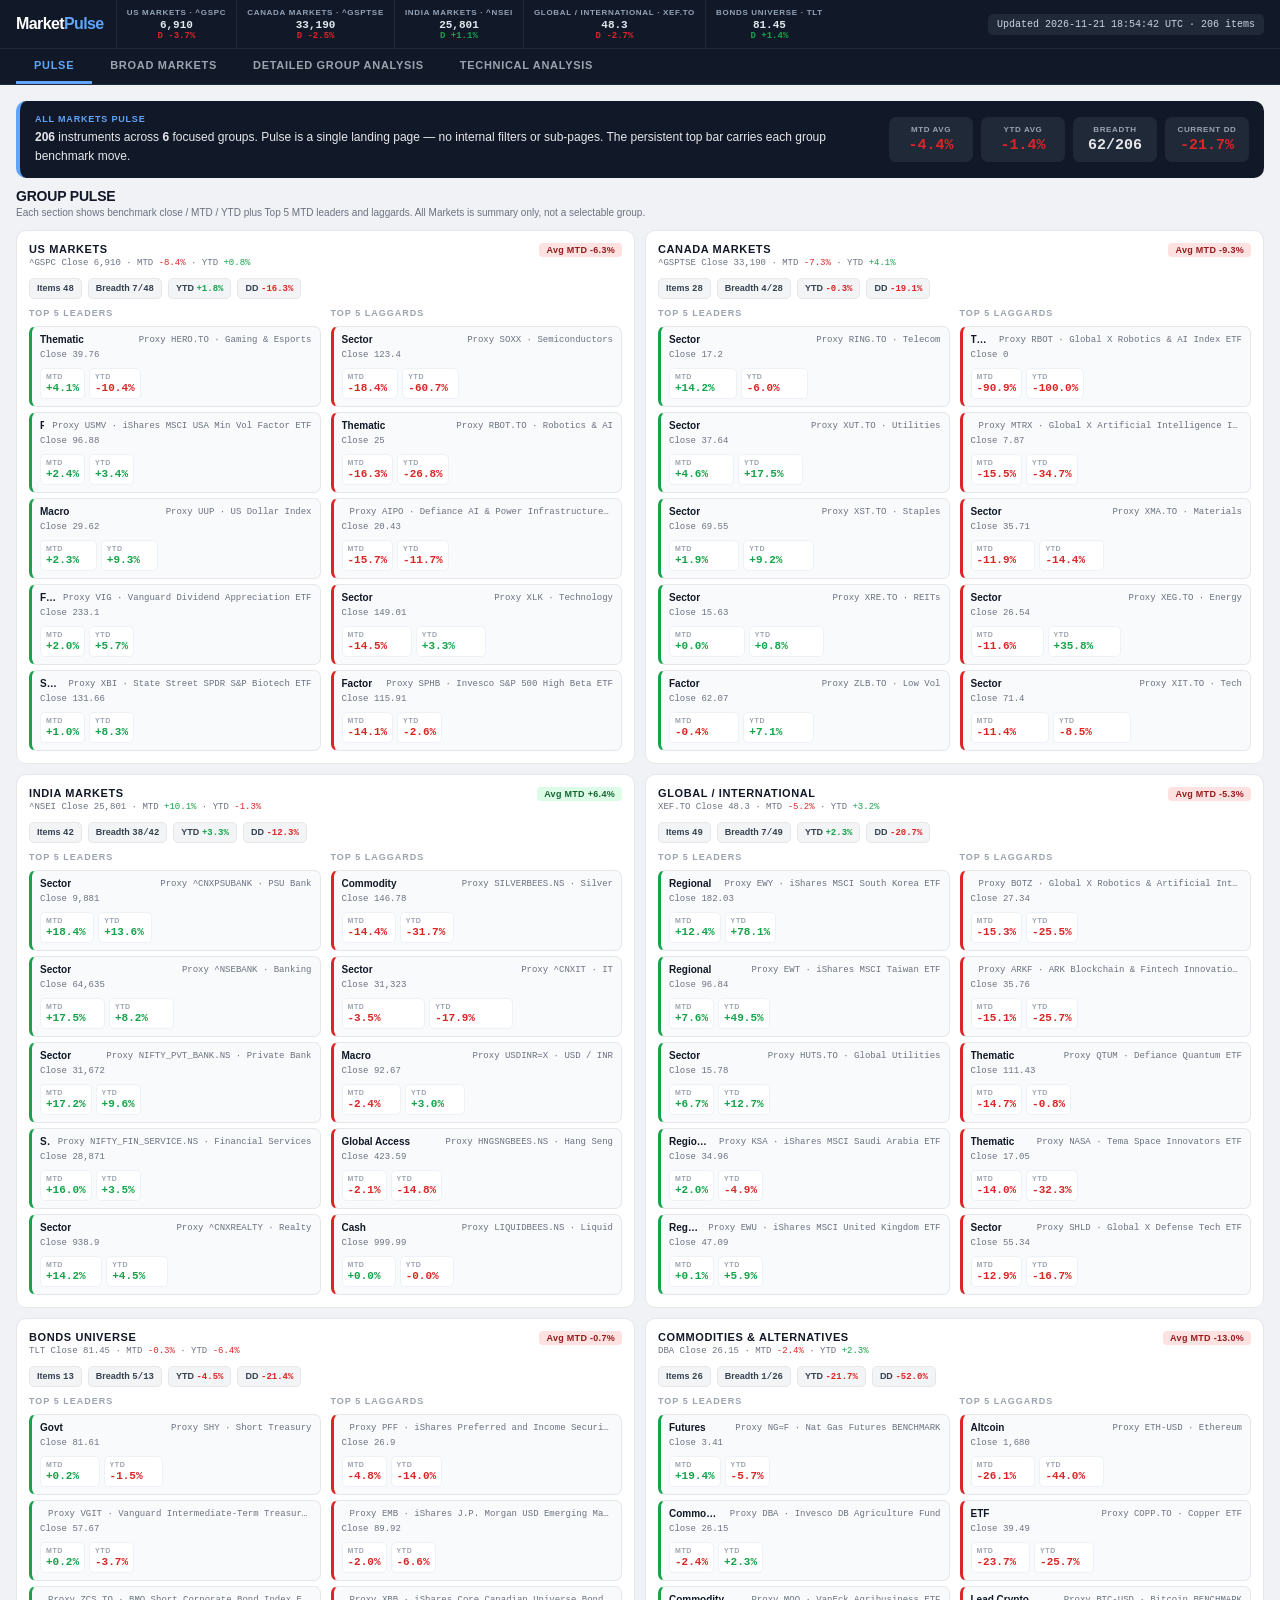
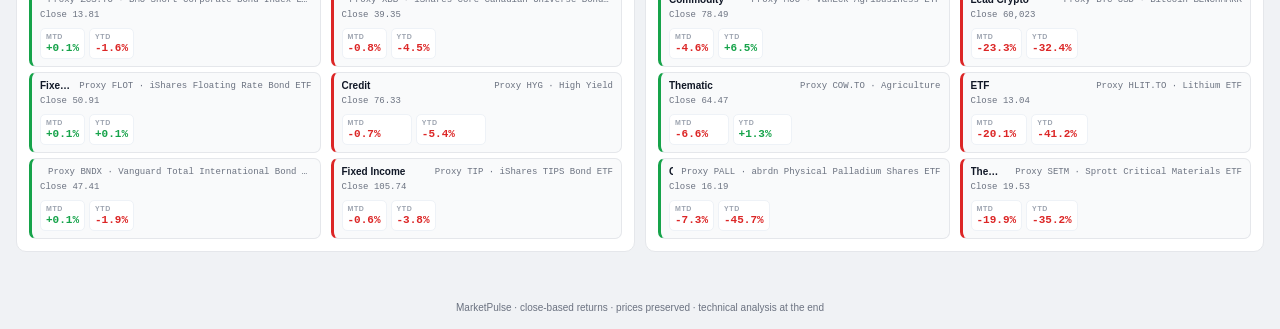
==== index.html @ fd448cfd "Add files via upload" ====
<!DOCTYPE html>
<html lang="en">
<head>
<meta charset="UTF-8" />
<meta name="viewport" content="width=device-width, initial-scale=1.0" />
<title>MarketPulse Dashboard</title>
<style>
*{box-sizing:border-box;margin:0;padding:0}body{background:#f0f2f5;color:#111827;font-family:-apple-system,BlinkMacSystemFont,'Segoe UI',Roboto,Arial,sans-serif;font-size:13px}.topbar{background:#111827;padding:0 16px;display:flex;align-items:stretch;justify-content:space-between;min-height:48px;gap:12px;position:sticky;top:0;z-index:100}.logo{font-size:16px;font-weight:900;color:#fff;letter-spacing:-.6px;display:flex;align-items:center;white-space:nowrap}.logo em{color:#60a5fa;font-style:normal}.mkt-strip{display:flex;align-items:stretch;overflow:auto;flex:1}.ms{padding:0 10px;border-left:1px solid #1e293b;display:flex;flex-direction:column;justify-content:center;min-width:98px;text-align:center;cursor:pointer;transition:background .12s}.ms:hover{background:#1e293b}.ms-n{font-size:8px;color:#94a3b8;text-transform:uppercase;letter-spacing:.7px;font-weight:800;margin-bottom:2px}.ms-p{font-size:11px;font-weight:900;font-family:'Courier New',monospace;color:#e2e8f0}.ms-v{font-size:9px;font-weight:800;font-family:'Courier New',monospace;display:flex;gap:5px;justify-content:center}.p{color:#16a34a}.n{color:#dc2626}.z{color:#9ca3af}.upd{font-size:10px;color:#cbd5e1;background:#1f2937;padding:5px 9px;border-radius:5px;font-family:'Courier New',monospace;align-self:center;white-space:nowrap}.tabs{display:flex;background:#111827;padding:0 16px;border-top:1px solid #1f2937;border-bottom:1px solid #1f2937;overflow:auto;position:sticky;top:48px;z-index:99}.tab{padding:10px 18px;font-size:11px;font-weight:800;cursor:pointer;color:#9ca3af;border-bottom:3px solid transparent;letter-spacing:.7px;text-transform:uppercase;white-space:nowrap}.tab.on{color:#60a5fa;border-bottom-color:#60a5fa}.tab:hover{color:#fff}.subbar{display:none;gap:6px;padding:9px 16px;background:#fff;border-bottom:1px solid #e5e7eb;position:sticky;top:89px;z-index:28;overflow:auto}.subbar.show{display:flex}.subpill{border:1.5px solid #e5e7eb;border-radius:999px;background:#fff;color:#6b7280;font-size:10px;font-weight:800;padding:6px 11px;cursor:pointer;white-space:nowrap}.subpill.on{background:#111827;color:#fff;border-color:#111827}.sectionbar{display:none;gap:0;padding:0 16px;background:#fff;border-bottom:1px solid #e5e7eb;position:sticky;top:130px;z-index:27;overflow:auto}.sectionbar.show{display:flex}.sectab{padding:9px 14px;font-size:11px;font-weight:700;cursor:pointer;color:#6b7280;border-bottom:2px solid transparent;white-space:nowrap}.sectab.on{color:#111827;border-bottom-color:#111827}.cnt{padding:14px 16px 24px}.grid{display:grid;gap:10px}.g2{grid-template-columns:repeat(2,minmax(0,1fr))}.g3{grid-template-columns:repeat(3,minmax(0,1fr))}.g4{grid-template-columns:repeat(4,minmax(0,1fr))}.pnl{background:#fff;border:1px solid #e5e7eb;border-radius:10px;padding:12px;margin-bottom:10px;box-shadow:0 1px 1px rgba(15,23,42,.03)}.ptl{font-size:9px;color:#9ca3af;text-transform:uppercase;letter-spacing:1px;margin-bottom:8px;font-weight:900;display:flex;align-items:center;justify-content:space-between;gap:8px}.note{background:#fffbeb;border:1px solid #fde68a;color:#78350f;border-radius:8px;padding:9px 10px;font-size:11px;font-weight:650;line-height:1.45;margin-bottom:10px}.krow{display:grid;grid-template-columns:repeat(auto-fit,minmax(112px,1fr));gap:8px;margin-bottom:10px}.kpi{background:#fff;border:1px solid #e5e7eb;border-radius:8px;padding:10px 12px;border-left:4px solid #e5e7eb}.kpi.lp{border-left-color:#16a34a}.kpi.ln{border-left-color:#dc2626}.kpi.lb{border-left-color:#2563eb}.kpi.lw{border-left-color:#d97706}.kpi.lg{border-left-color:#6b7280}.kl{font-size:9px;color:#9ca3af;text-transform:uppercase;letter-spacing:.9px;margin-bottom:4px;font-weight:900}.kv{font-size:17px;font-weight:900;font-family:'Courier New',monospace;line-height:1.1}.ks{font-size:10px;color:#6b7280;margin-top:3px;line-height:1.35}.badge{display:inline-flex;align-items:center;gap:4px;padding:2px 7px;border-radius:4px;font-size:9px;font-weight:900;letter-spacing:.3px;background:#f3f4f6;color:#374151}.bd{background:#dcfce7;color:#166534}.br{background:#fee2e2;color:#991b1b}.bb{background:#dbeafe;color:#1e40af}.bw{background:#fef3c7;color:#92400e}.card{background:#fff;border:1px solid #e5e7eb;border-radius:10px;padding:12px}.card-h{display:flex;align-items:flex-start;justify-content:space-between;gap:10px;margin-bottom:8px}.card-title{font-size:13px;font-weight:900;letter-spacing:-.2px}.card-sub{font-size:10px;color:#6b7280;margin-top:2px;font-family:'Courier New',monospace}.metric-row{display:grid;grid-template-columns:repeat(3,1fr);gap:6px;margin-top:8px}.metric{background:#f9fafb;border:1px solid #f3f4f6;border-radius:7px;padding:7px}.ml{font-size:8px;color:#9ca3af;text-transform:uppercase;font-weight:900;letter-spacing:.6px}.mv{font-size:13px;font-family:'Courier New',monospace;font-weight:900;margin-top:2px}.controls{display:flex;align-items:center;gap:8px;flex-wrap:wrap;margin-bottom:10px}.search,.select{border:1px solid #e5e7eb;border-radius:7px;padding:8px 10px;min-width:180px;font-size:12px;background:#fff}.table-wrap{overflow:auto;border:1px solid #e5e7eb;border-radius:8px;background:#fff}table{border-collapse:collapse;width:100%;font-size:11px}th{background:#f9fafb;color:#6b7280;text-transform:uppercase;letter-spacing:.5px;font-size:9px;font-weight:900;text-align:right;padding:7px 8px;border-bottom:1px solid #e5e7eb;white-space:nowrap;cursor:pointer;position:sticky;top:0;z-index:1}th:first-child,td:first-child{text-align:left}td{padding:7px 8px;border-bottom:1px solid #f3f4f6;text-align:right;font-weight:650;white-space:nowrap}td.sym{text-align:left;font-weight:900;color:#111827}tr:hover td{background:#f9fafb}.hm{border-collapse:separate;border-spacing:2px;width:100%;font-size:10px}.hm th{position:static;text-align:center;cursor:default;background:#fff;border:0;color:#9ca3af;padding:4px;font-size:9px}.hm th:first-child{text-align:left}.hm td{border:0;border-radius:3px;text-align:center;font-family:'Courier New',monospace;font-weight:900;min-width:42px;padding:5px 4px}.hm td.name{font-family:-apple-system,sans-serif;text-align:left;min-width:132px;background:#fff;color:#111827;font-weight:900}.zone{font-size:9px;font-weight:900;border-radius:4px;padding:3px 6px;display:inline-block}.zone.good{background:#dbeafe;color:#1e40af}.zone.better{background:#dcfce7;color:#166534}.zone.best{background:#d1fae5;color:#065f46}.zone.watch{background:#fef3c7;color:#92400e}.zone.risk{background:#ede9fe;color:#5b21b6}.zone.neutral{background:#f3f4f6;color:#4b5563}.zone.bad{background:#fee2e2;color:#991b1b}.small{font-size:10px;color:#6b7280}.mono{font-family:'Courier New',monospace}.footer{padding:16px;color:#6b7280;font-size:10px;text-align:center}.loading{padding:28px;text-align:center;color:#6b7280}.err{background:#fef2f2;border:1px solid #fecaca;color:#7f1d1d;border-radius:10px;padding:14px;font-size:12px;line-height:1.5}.now-banner{background:#111827;border-radius:10px;padding:13px 15px;margin-bottom:10px;display:flex;align-items:center;gap:14px;flex-wrap:wrap;color:#e5e7eb}.now-metric{text-align:center}.now-label{font-size:9px;color:#9ca3af;text-transform:uppercase;letter-spacing:.8px;font-weight:800;margin-bottom:3px}.now-val{font-size:18px;font-weight:900;font-family:'Courier New',monospace}.now-sub{font-size:9px;color:#9ca3af;margin-top:2px}.now-div{width:1px;height:42px;background:#374151;flex-shrink:0}.intel{background:#111827;color:#e5e7eb;border-radius:10px;padding:13px 15px;margin-bottom:10px;border-left:4px solid #3b82f6}.intel-l{font-size:9px;color:#60a5fa;text-transform:uppercase;letter-spacing:.8px;font-weight:900;margin-bottom:4px}.intel-t{font-size:12px;line-height:1.6}.intel-t b{color:#fff}.pulse-groups{display:grid;grid-template-columns:repeat(2,minmax(0,1fr));gap:10px}.pulse-group{background:#fff;border:1px solid #e5e7eb;border-radius:10px;padding:12px}.pg-hdr{display:flex;align-items:flex-start;justify-content:space-between;gap:8px;margin-bottom:8px}.pg-lbl{font-size:11px;font-weight:900;color:#111827;text-transform:uppercase;letter-spacing:.6px}.pg-brd{font-size:9px;color:#6b7280;font-family:'Courier New',monospace;margin-top:2px}.tile-grid{display:grid;grid-template-columns:repeat(5,minmax(0,1fr));gap:5px}.tile{border-radius:7px;padding:7px 8px;border:1px solid #e5e7eb;background:#f9fafb;min-width:0}.tile.win{border-left:3px solid #16a34a}.tile.lose{border-left:3px solid #dc2626}.tile-nm{font-size:10px;font-weight:900;white-space:nowrap;overflow:hidden;text-overflow:ellipsis}.tile-tk{font-size:9px;color:#6b7280;font-family:'Courier New',monospace;margin-top:1px;white-space:nowrap;overflow:hidden;text-overflow:ellipsis}.tile-ret{font-size:14px;font-weight:900;font-family:'Courier New',monospace;margin-top:3px}.tile-price{font-size:9px;color:#6b7280;margin-top:2px;font-family:'Courier New',monospace}.tile-metrics{display:grid;grid-template-columns:1fr 1fr;gap:4px;margin-top:5px}.tile-metric{background:#fff;border:1px solid #eef2f7;border-radius:5px;padding:4px 5px}.tile-metric .ml{font-size:7px}.tile-metric .mv{font-size:11px}.proxy-line{font-size:8px;color:#64748b;font-family:'Courier New',monospace;margin-top:2px;white-space:nowrap;overflow:hidden;text-overflow:ellipsis}.asset-hero{display:grid;grid-template-columns:1.4fr .6fr;gap:10px;margin-bottom:10px}.bar-row{display:grid;grid-template-columns:100px 1fr 70px;gap:8px;align-items:center;margin:6px 0}.bar-track{height:8px;background:#f3f4f6;border-radius:999px;overflow:hidden}.bar-fill{height:100%;border-radius:999px;background:#111827}.seas-grid{display:grid;grid-template-columns:repeat(12,1fr);gap:4px}.seas-card{border:1px solid #e5e7eb;border-radius:7px;padding:7px;background:#fff;text-align:center}.seas-m{font-size:8px;color:#9ca3af;text-transform:uppercase;font-weight:900}.seas-v{font-size:12px;font-family:'Courier New',monospace;font-weight:900;margin-top:4px}.year-grid{display:grid;grid-template-columns:repeat(auto-fill,minmax(82px,1fr));gap:5px}.year-card{border-radius:6px;padding:7px;text-align:center;font-family:'Courier New',monospace;font-weight:900}.year-card .yr{font-size:9px;opacity:.75}.year-card .rv{font-size:13px;margin-top:2px}.datawarn{background:#fef2f2;border:1px solid #fecaca;color:#7f1d1d;border-radius:8px;padding:9px 10px;font-size:11px;font-weight:650;margin-bottom:10px}.hide{display:none!important}@media(max-width:1000px){.g2,.g3,.g4,.pulse-groups,.asset-hero{grid-template-columns:1fr}.tile-grid{grid-template-columns:repeat(2,minmax(0,1fr))}.metric-row{grid-template-columns:repeat(2,1fr)}.topbar{flex-wrap:wrap;height:auto}.upd{margin:6px 0}.tabs{top:72px}.subbar{top:113px}.sectionbar{top:154px}.cnt{padding:10px}.mkt-strip{order:3;flex-basis:100%}.ms{min-width:108px}.search,.select{min-width:100%;width:100%}}

/* Pulse page 1 only: index(16)-style tile dashboard */
.pulse-wrap{padding:2px 0 10px}
.pulse-title-row{display:flex;align-items:flex-start;justify-content:space-between;gap:12px;margin-bottom:10px;flex-wrap:wrap}
.pulse-title{font-size:14px;font-weight:900;letter-spacing:-.2px;color:#111827;text-transform:uppercase}
.pulse-sub{font-size:10px;color:#6b7280;margin-top:2px;line-height:1.35}
.pulse-summary{background:#111827;color:#e5e7eb;border-radius:10px;padding:13px 15px;margin-bottom:10px;border-left:4px solid #60a5fa;display:flex;gap:16px;align-items:center;flex-wrap:wrap}
.pulse-summary .ps-main{min-width:220px;flex:1}.ps-label{font-size:9px;color:#60a5fa;text-transform:uppercase;letter-spacing:.8px;font-weight:900;margin-bottom:4px}.ps-text{font-size:12px;line-height:1.55;color:#e5e7eb}.ps-metrics{display:grid;grid-template-columns:repeat(4,minmax(82px,1fr));gap:8px;min-width:360px}.ps-box{background:#1f2937;border-radius:7px;padding:8px 10px;text-align:center}.ps-box-l{font-size:8px;color:#9ca3af;text-transform:uppercase;font-weight:900;letter-spacing:.6px}.ps-box-v{font-size:15px;font-weight:900;font-family:'Courier New',monospace;margin-top:3px}.pulse-only-groups{display:grid;grid-template-columns:repeat(2,minmax(0,1fr));gap:10px}.pulse-leader-wrap{display:grid;grid-template-columns:1fr 1fr;gap:10px}.tile-list{display:grid;grid-template-columns:1fr;gap:5px}.tile-list .tile{display:grid;grid-template-columns:minmax(0,1.2fr) auto;gap:3px 8px;align-items:center}.tile-list .tile-ret{text-align:right;margin-top:0}.tile-list .tile-price{grid-column:1 / -1}.pg-stats{display:flex;gap:6px;flex-wrap:wrap;margin:7px 0 9px}.pg-stat{background:#f3f4f6;border:1px solid #e5e7eb;border-radius:5px;padding:4px 7px;font-size:9px;font-weight:800;color:#374151}.pg-stat .mono{font-weight:900}.pg-benchmarks{font-size:9px;color:#6b7280;font-family:'Courier New',monospace;margin-top:2px;line-height:1.45}
@media(max-width:1000px){.pulse-only-groups,.pulse-leader-wrap{grid-template-columns:1fr}.ps-metrics{grid-template-columns:repeat(2,minmax(82px,1fr));min-width:0;width:100%}}

</style>
</head>
<body>
<div class="topbar"><div class="logo">Market<em>Pulse</em></div><div class="mkt-strip" id="mktStrip"></div><div class="upd" id="updated">Loading…</div></div>
<div class="tabs" id="tabs"><div class="tab on" data-view="pulse">Pulse</div><div class="tab" data-view="broad">Broad Markets</div><div class="tab" data-view="detail">Detailed Group Analysis</div><div class="tab" data-view="technical">Technical Analysis</div></div>
<div class="subbar" id="subbar"></div><div class="sectionbar" id="sectionbar"></div><div class="cnt" id="app"><div class="loading">Loading MarketPulse JSON…</div></div><div class="footer">MarketPulse · close-based returns · prices preserved · technical analysis at the end</div>
<script>
const DATA_PATHS=['data/market_pulse_combined.json','./data/market_pulse_combined.json','market_pulse_combined.json','./market_pulse_combined.json'];
const LAST_PATHS=['data/last_updated.json','./data/last_updated.json','last_updated.json','./last_updated.json'];
const TECH_PATHS=['data/technical_summary.json','./data/technical_summary.json','technical_summary.json','./technical_summary.json'];
const MONTHS=['Jan','Feb','Mar','Apr','May','Jun','Jul','Aug','Sep','Oct','Nov','Dec'];
const GROUP_ORDER=['US Markets','Canada Markets','India Markets','Global / International','Gold','Silver & Other Metals','Crude Oil & Commodities','Natural Gas','Bonds Universe','Crypto'];
const GROUP_LABELS={
  US:'US Markets','US Markets':'US Markets',
  Canada:'Canada Markets','Canada Markets':'Canada Markets',
  India:'India Markets','India Markets':'India Markets',
  Global:'Global / International','Global / International':'Global / International',
  Gold:'Gold',
  SilverMetals:'Silver & Other Metals','Silver & Metals':'Silver & Other Metals','Silver & Other Metals':'Silver & Other Metals',
  CrudeOil:'Crude Oil & Commodities','Crude Oil':'Crude Oil & Commodities','Crude Oil & Commodities':'Crude Oil & Commodities',
  NaturalGas:'Natural Gas','Natural Gas':'Natural Gas',
  Bonds:'Bonds Universe','Bonds Universe':'Bonds Universe',
  Crypto:'Crypto'
};
const BENCH={
  'US Markets':'^GSPC','Canada Markets':'^GSPTSE','India Markets':'^NSEI','Global / International':'XEF.TO',
  Gold:'GC=F','Silver & Other Metals':'SI=F','Crude Oil & Commodities':'CL=F','Natural Gas':'NG=F','Bonds Universe':'TLT',Crypto:'BTC-USD',
  US:'^GSPC',Canada:'^GSPTSE',India:'^NSEI',Global:'XEF.TO',SilverMetals:'SI=F',CrudeOil:'CL=F',NaturalGas:'NG=F',Bonds:'TLT'
};
const MAJOR_SYMS=['^GSPC','^GSPTSE','^NSEI','XEF.TO','GC=F','SI=F','CL=F','NG=F','TLT','SHY','BTC-USD','ETH-USD'];
let STATE={ma18Group:'ALL',data:null,last:null,techRaw:null,techMap:{},groups:[],items:[],view:'pulse',group:'ALL',broadKey:'CROSS',broadSection:'overview',techGroup:'ALL',techTf:'monthly',techCoverage:'complete',sort:{},filter:''};
async function fetchFirst(paths,optional=false){let e;for(const p of paths){try{const r=await fetch(p+'?v='+Date.now(),{cache:'no-store'});if(r.ok)return await r.json();e=new Error(p+' '+r.status)}catch(x){e=x}}if(optional)return null;throw e||new Error('No JSON found')}
function num(v){if(v===null||v===undefined||v==='')return null;if(typeof v==='number')return isFinite(v)?v:null;const n=parseFloat(String(v).replace('%','').replace('+','').replace(/,/g,''));return isFinite(n)?n:null}
function get(o,paths,f=null){for(const p of paths){let x=o;for(const k of p.split('.')){if(x&&Object.prototype.hasOwnProperty.call(x,k))x=x[k];else{x=undefined;break}}if(x!==undefined&&x!==null&&x!=='')return x}return f}
function fmt(v,d=1){const n=num(v);return n===null?'—':(n>=0?'+':'')+n.toFixed(d)+'%'}function money(v){const n=num(v);if(n===null)return'—';return n>=1000?n.toLocaleString(undefined,{maximumFractionDigits:0}):n.toLocaleString(undefined,{maximumFractionDigits:2})}function cls(v){const n=num(v);return n===null?'z':n>=0?'p':'n'}function avg(a){const x=a.map(num).filter(v=>v!==null);return x.length?x.reduce((p,c)=>p+c,0)/x.length:null}function esc(s){return String(s??'').replace(/[&<>"']/g,m=>({'&':'&amp;','<':'&lt;','>':'&gt;','"':'&quot;',"'":'&#39;'}[m]))}
function cy(){return new Date().getFullYear()}function cm(){return new Date().getMonth()}function itemName(i){return i.name||i.display_name||i.long_name||i.symbol||'Unknown'}function sectorTargetName(i){return get(i,['variant','exposure_detail','sector_name','display_sector','mapped_sector','target_sector','proxy_for','underlying_sector','classification.sector','meta.sector_name','sector_group','subsector'],null)}function proxyLine(i){const target=sectorTargetName(i),nm=itemName(i);if(target&&String(target)!==String(nm))return `${esc(target)} · ${esc(i.symbol)} / ${esc(nm)}`;return `${esc(i.symbol)}`}function normKey(x){return String(x||'').toLowerCase().replace(/[^a-z0-9]/g,'')}function canonicalGroupKey(x){const k=normKey(x);for(const [raw,label] of Object.entries(GROUP_LABELS)){if(normKey(raw)===k||normKey(label)===k)return label}return x||'Group'}function groupName(g){return canonicalGroupKey(g?.market_group||g?.display_name||g?.name||'Group')}function groupBenchSymbol(g){const key=canonicalGroupKey(g?.market_group||g?.display_name||g?.name);return BENCH[key]||BENCH[g?.market_group]||g?.benchmark_symbol}function safeSym(s){return String(s||'').replace(/\^/g,'').replace(/=/g,'').replace(/\./g,'_').toUpperCase()}
function ret(i,k){return num(get(i,[`returns.${k}`,`returns.${k.toUpperCase()}`,`kpi.${k}`,`kpi.${k.toUpperCase()}`,k,`${k}_pct`,`return_${k}`]))}function mtd(i){return ret(i,'mtd')}function ytd(i){return ret(i,'ytd')}function r1m(i){return ret(i,'r1m')}function r3m(i){return ret(i,'r3m')}function close(i){return num(get(i,['last_close','close','price','last_price','current_price','Current_Price','kpi.close','kpi.last_close']))}function daily(i){return num(get(i,['returns.r1d','returns.d1','returns.day','returns.daily','returns.daily_pct','returns.one_day','returns.1d','kpi.r1d','kpi.d1','kpi.day','kpi.daily','r1d','d1','day_change_pct','daily_change_pct','pct_change','change_pct','regularMarketChangePercent','price_change_pct']))}
function dd(i){return num(get(i,['drawdown.current_drawdown','drawdown.current_drawdown_pct','drawdown.current_dd','drawdown.current_dd_pct','drawdown.curdd','drawdown.curdd_pct','kpi.curdd','kpi.current_dd','kpi.current_drawdown','current_dd','current_drawdown','curdd','dd','drawdown.max_drawdown','maxdd','kpi.maxdd']))}
function maxdd(i){return num(get(i,['drawdown.max_drawdown','drawdown.max_drawdown_pct','drawdown.maxdd','drawdown.maxdd_pct','kpi.maxdd','maxdd','max_drawdown']))}
function signal(i,tf=STATE.techTf){const raw=get(i,[`signals.${tf}.combined_signal`,`signals.${tf}.technical_signal`,`signals.${tf}.signal`,`technicals.${tf}.technical_signal`,`technicals.${tf}.signal`,`technical.${tf}.technical_signal`,`technical.${tf}.signal`,'signals.primary','signals.signal','signals.zone','signal','technicals.signal','technical.signal','zone','technical.zone','support_zone'],null);if(raw&&String(raw)!=='—')return raw;const loc=(typeof priceVsLevels==='function')?priceVsLevels(i):{label:'Level unavailable'};if(loc.label&&loc.label!=='Level unavailable')return loc.label;const m=num(mtd(i)),y=num(ytd(i)),d=num(dd(i));if(m!==null||y!==null){if((m??0)>0&&(y??0)>0)return 'Positive momentum';if((m??0)<0&&(y??0)<0)return 'Weak momentum';if((m??0)>0&&(y??0)<0)return 'Short-term rebound';if((m??0)<0&&(y??0)>0)return 'Pullback in uptrend'}if(d!==null&&d<-20)return 'Deep drawdown';return 'Data pending'}
function monthAvg(i){const mi=cm(),m=MONTHS[mi].toLowerCase();let v=num(get(i,[`seasonality.monthly_avg.${m}`,`seasonality.monthly_average.${m}`,`seasonality.avg_by_month.${m}`,`seasonality.avg.${mi}`,`seasonality.${m}.avg`,`seas.avg.${mi}`,`seas.monthly_avg.${m}`,`seasonality.current_month_avg`,`seasonality.selected_month_avg`]));if(v!==null)return v;const years=get(i,['monthly_returns_by_year','monthly_returns','monthly'],null);if(years&&typeof years==='object'){return avg(Object.keys(years).filter(y=>+y<cy()).map(y=>{const r=years[y];return Array.isArray(r)?r[mi]:(r[MONTHS[mi]]??r[m]??r[String(mi+1)])}))}return null}
function posRate(i,mi=cm()){const m=MONTHS[mi].toLowerCase();return num(get(i,[`seasonality.pos_rate.${m}`,`seasonality.positive_rate.${m}`,`seasonality.monthly_pos_rate.${m}`,`seas.posRate.${mi}`,`seasonality.posRate.${mi}`]))}
function avgAnnual(i){let v=num(get(i,['annual_return_stats.average','annual_return_stats.avg','annual_return_stats.mean','returns.avg_annual','avg_annual','kpi.avg_annual']));if(v!==null)return v;const y=get(i,['annual_returns_by_year','annual_returns','annual'],null);return y&&typeof y==='object'?avg(Object.values(y)):null}
function annualObj(i){return get(i,['annual_returns_by_year','annual_returns','annual'],{})||{}}function monthlyObj(i){return get(i,['monthly_returns_by_year','monthly_returns','monthly'],{})||{}}
function annual(i,yr){return num(annualObj(i)[yr])}function monthly(i,yr,mi){const row=monthlyObj(i)[yr];if(!row)return null;return num(Array.isArray(row)?row[mi]:(row[MONTHS[mi]]??row[MONTHS[mi].toLowerCase()]??row[String(mi+1)]))}
function heatColor(v){const n=num(v);if(n===null)return'background:#f3f4f6;color:#9ca3af';const a=Math.min(Math.abs(n),12)/12;return n>=0?`background:rgba(22,163,74,${.12+a*.55});color:#14532d`:`background:rgba(220,38,38,${.12+a*.55});color:#7f1d1d`}
function zbadge(s){const x=String(s||'').toLowerCase();if(x.includes('best'))return'<span class="zone best">Best Buy</span>';if(x.includes('better'))return'<span class="zone better">Better Buy</span>';if(x.includes('good'))return'<span class="zone good">Good Buy</span>';if(x.includes('risk'))return'<span class="zone risk">Risk On</span>';if(x.includes('watch'))return'<span class="zone watch">Watch</span>';if(x.includes('below')||x.includes('weak'))return'<span class="zone bad">'+esc(s)+'</span>';return'<span class="zone neutral">'+esc(s||'—')+'</span>'}
function norm(d){let groups=(d.groups||[]).map(g=>({...g,market_group:g.market_group||g.name||g.display_name}));if(!groups.length&&Array.isArray(d.items)){const by={};d.items.forEach(i=>{const mg=i.market_group||i.group||'Other';(by[mg]||(by[mg]={market_group:mg,display_name:mg,items:[]})).items.push(i)});groups=Object.values(by)}const items=[];groups.forEach(g=>(g.items||[]).forEach(it=>items.push({...it,market_group:canonicalGroupKey(it.market_group||g.market_group),sector_group:it.sector_group||it.category||it.type||g.sector_group,group_display_name:groupName(g),group_benchmark_symbol:groupBenchSymbol(g)})));groups=groups.map(g=>({...g,market_group:canonicalGroupKey(g.market_group),display_name:groupName(g),benchmark_symbol:groupBenchSymbol(g)}));return{groups,items}}
function buildTechMap(raw){
  const map={};
  const add=(record,fallbackSymbol)=>{
    if(!record||typeof record!=='object'||Array.isArray(record))return;
    const symbol=record.symbol||record.ticker||record.Symbol||record.Ticker||fallbackSymbol;
    // Only index complete technical-summary records. Nested rotation objects
    // may repeat the symbol but must never replace the parent technical record.
    if(!symbol||!record.technicals)return;
    map[String(symbol).toUpperCase()]=record;
    map[safeSym(symbol)]=record;
  };
  if(raw&&raw.items&&typeof raw.items==='object'&&!Array.isArray(raw.items)){
    Object.entries(raw.items).forEach(([symbol,record])=>add(record,symbol));
    return map;
  }
  if(Array.isArray(raw)){raw.forEach(record=>add(record));return map;}
  if(raw&&typeof raw==='object')Object.entries(raw).forEach(([symbol,record])=>add(record,symbol));
  return map;
}
function techRec(i){return STATE.techMap[String(i.symbol||'').toUpperCase()]||STATE.techMap[safeSym(i.symbol)]||{}}
function techVal(i,k,tf=STATE.techTf){const r=techRec(i);const paths=[`technical.${tf}.levels.${k}`,`technical.${tf}.${k}`,`technicals.${tf}.levels.${k}`,`technicals.${tf}.${k}`,`technical.levels.${k}`,`technical.${k}`,`technicals.levels.${k}`,`technicals.${k}`,`levels.${tf}.${k}`,`levels.${k}`,`pivot_points.${tf}.${k}`,`pivot_points.${k}`,`${tf}.${k}`,k,k.toUpperCase()];const v=get(i,paths,null);if(v!==null)return v;return get(r,paths,null)}
function level(i,k,tf=STATE.techTf){return num(techVal(i,k,tf))}
function cprText(i,tf=STATE.techTf){const lo=level(i,'cpr_low',tf)??level(i,'bc',tf)??level(i,'bottom_central',tf);const hi=level(i,'cpr_high',tf)??level(i,'tc',tf)??level(i,'top_central',tf);const pos=techVal(i,'cpr_position',tf)||techVal(i,'position',tf)||techVal(i,'cpr',tf);if(lo!==null&&hi!==null)return `${money(lo)}–${money(hi)}`;return pos||'—'}
function priceVsLevels(i){const c=num(close(i)),p=level(i,'pivot'),s1=level(i,'s1'),s2=level(i,'s2'),r1=level(i,'r1'),r2=level(i,'r2');if(c===null||p===null||s1===null||s2===null||r1===null||r2===null)return{label:'Level unavailable',cls:'muted',detail:''};if(c>r2)return{label:'Above R2',cls:'pos',detail:`Close ${money(c)} > R2 ${money(r2)}`};if(c>r1)return{label:'Between R1-R2',cls:'pos',detail:`R1 ${money(r1)} < Close ${money(c)} < R2 ${money(r2)}`};if(c>p)return{label:'Between Pivot-R1',cls:'neu',detail:`Pivot ${money(p)} < Close ${money(c)} < R1 ${money(r1)}`};if(c>=s1)return{label:'Between S1-Pivot',cls:'warn',detail:`S1 ${money(s1)} <= Close ${money(c)} <= Pivot ${money(p)}`};if(c>=s2)return{label:'Between S2-S1',cls:'neg',detail:`S2 ${money(s2)} <= Close ${money(c)} < S1 ${money(s1)}`};return{label:'Below S2',cls:'neg',detail:`Close ${money(c)} < S2 ${money(s2)}`}}
function hasClose(i){return close(i)!==null}
function hasReturns(i){return ['daily','mtd','ytd','r1m','r3m','r6m','r1y','weekly','monthly','annual'].some(k=>ret(i,k)!==null)}
function hasTechLevels(i,tf=STATE.techTf){return ['pivot','s1','s2','r1','r2','bc','tc','cpr_low','cpr_high'].some(k=>level(i,k,tf)!==null)}
function techCoverage(i,tf=STATE.techTf){const c=hasClose(i),r=hasReturns(i),t=hasTechLevels(i,tf);if(c&&r&&t)return 'complete';if(c||r||t)return 'partial';return 'pending'}
function coverageSummary(items,tf=STATE.techTf){return items.reduce((a,i)=>{a[techCoverage(i,tf)]++;return a},{complete:0,partial:0,pending:0})}

function setUpdated(){const ts=STATE.last?.generated_at||STATE.data?.generated_at,count=STATE.last?.universe_count||STATE.data?.universe_count||STATE.items.length;document.getElementById('updated').textContent=ts?`Updated ${String(ts).replace('T',' ').replace('+00:00',' UTC')} · ${count} items`:`${count} items`}
function groupBench(g){const sym=groupBenchSymbol(g);return (g.items||[]).find(i=>String(i.symbol)===String(sym))||(g.items||[]).find(i=>String(i.benchmark_ticker)===String(sym))||(g.items||[]).find(i=>String(i.role||'').toLowerCase().includes('benchmark'))||(g.items||[]).find(i=>MAJOR_SYMS.includes(String(i.symbol)))||(g.items||[])[0]}
function benchmarks(){return STATE.groups.map(g=>{const b=groupBench(g);return b?{...b,display_group:groupName(g),asset_key:(g.market_group+'_'+b.symbol).replace(/[^A-Za-z0-9_]/g,'_')}:null}).filter(Boolean)}
function broadAssets(){const arr=[];const seen=new Set();function add(i,label){if(!i||!i.symbol)return;const key=String(i.symbol).toUpperCase();if(seen.has(key))return;seen.add(key);arr.push({...i,display_group:label||i.group_display_name||i.market_group,asset_key:safeSym(i.symbol)})}benchmarks().forEach(b=>add(b,b.display_group));STATE.items.forEach(i=>{const role=String(i.role||i.type||i.category||'').toLowerCase();if(MAJOR_SYMS.includes(String(i.symbol))||role.includes('benchmark')||role.includes('major')||role.includes('market')||role.includes('index'))add(i,i.group_display_name)});return arr}
function groupByAny(names){const set=names.map(normKey);return STATE.groups.find(g=>set.includes(normKey(g.market_group))||set.includes(normKey(groupName(g)))||set.includes(normKey(canonicalGroupKey(g.market_group))))}
function topStripItems(){const order=[
  {label:'US Markets',names:['US Markets','US']},{label:'Canada Markets',names:['Canada Markets','Canada','TSX']},{label:'India Markets',names:['India Markets','India']},{label:'Global / International',names:['Global / International','Global']},
  {label:'Gold',names:['Gold']},{label:'Silver & Other Metals',names:['Silver & Other Metals','SilverMetals','Silver','Metals']},{label:'Crude Oil & Commodities',names:['Crude Oil & Commodities','CrudeOil','Crude Oil','Oil']},
  {label:'Natural Gas',names:['Natural Gas','NaturalGas','Nat Gas']},{label:'Bonds Universe',names:['Bonds Universe','Bonds','Bond']},{label:'Crypto',names:['Crypto']}
];
  const seen=new Set(),out=[];
  order.forEach(o=>{const g=groupByAny(o.names);const b=g?groupBench(g):null;if(b&&b.symbol&&!seen.has(String(b.symbol).toUpperCase())){seen.add(String(b.symbol).toUpperCase());out.push({...b,display_group:o.label,asset_key:safeSym(b.symbol)})}});
  return out;
}
function buildStrip(){const benches=topStripItems();const el=document.getElementById('mktStrip');if(!el)return;el.innerHTML=benches.map(b=>{const d=daily(b);return`<div class="ms" onclick="showBroadAsset('${esc(b.asset_key)}')"><div class="ms-n">${esc(b.display_group||b.market_group)} · ${esc(b.symbol)}</div><div class="ms-p">${money(close(b))}</div><div class="ms-v ${cls(d)}">D ${fmt(d)}</div></div>`}).join('')}
function kpi(label,val,sub='',type='lg',pct=true){return`<div class="kpi ${type}"><div class="kl">${label}</div><div class="kv ${pct?cls(val):''}">${pct?fmt(val):esc(val)}</div>${sub?`<div class="ks">${sub}</div>`:''}</div>`}
function itemsForGroupKey(key){if(key==='ALL')return STATE.items;return STATE.items.filter(i=>i.market_group===key)}function summaries(items){return{m:avg(items.map(mtd)),y:avg(items.map(ytd)),ma:avg(items.map(monthAvg)),aa:avg(items.map(avgAnnual)),cd:avg(items.map(dd)),md:avg(items.map(maxdd)),pos:items.filter(i=>num(mtd(i))>=0).length,neg:items.filter(i=>num(mtd(i))<0).length,top:[...items].filter(i=>mtd(i)!==null).sort((a,b)=>mtd(b)-mtd(a)),bot:[...items].filter(i=>mtd(i)!==null).sort((a,b)=>mtd(a)-mtd(b))}}
function assetLabel(i){const sym=String(i.symbol||'');const map={'^GSPC':'S&P 500','^GSPTSE':'TSX Composite','^NSEI':'Nifty 50','XEF.TO':'Global EAFE','GC=F':'Gold','SI=F':'Silver','CL=F':'Crude Oil','NG=F':'Natural Gas','TLT':'Long Bonds','SHY':'Short Bonds','BTC-USD':'Bitcoin','ETH-USD':'Ethereum'};return map[sym]||i.display_group||groupName(i)||i.market_group||sym}
function renderSubbars(){const sb=document.getElementById('subbar'),sec=document.getElementById('sectionbar');sb.className='subbar';sec.className='sectionbar';sb.innerHTML='';sec.innerHTML='';if(STATE.view==='broad'){const assets=broadAssets();sb.classList.add('show');sb.innerHTML=`<button class="subpill ${STATE.broadKey==='CROSS'?'on':''}" onclick="setBroadAsset('CROSS')">Cross-Asset</button>`+assets.map(a=>`<button class="subpill ${STATE.broadKey===a.asset_key?'on':''}" onclick="setBroadAsset('${esc(a.asset_key)}')">${esc(assetLabel(a))}</button>`).join('')}else if(STATE.view==='detail'){sb.classList.add('show');sb.innerHTML=STATE.groups.map(g=>`<button class="subpill ${STATE.group===g.market_group?'on':''}" onclick="setGroup('${esc(g.market_group)}')">${esc(groupName(g))}</button>`).join('')}}
function setView(v){STATE.view=v;STATE.filter='';if(v==='detail'&&(STATE.group==='ALL'||!STATE.groups.some(g=>g.market_group===STATE.group)))STATE.group=STATE.groups[0]?.market_group||'ALL';document.querySelectorAll('.tab').forEach(t=>t.classList.toggle('on',t.dataset.view===v));render()}function setGroup(g){STATE.group=g;STATE.filter='';render()}function setBroadAsset(k){STATE.broadKey=k;STATE.filter='';render()}function setBroadSection(s){STATE.broadSection=s;render()}function showBroadAsset(k){STATE.view='broad';STATE.broadKey=k;document.querySelectorAll('.tab').forEach(t=>t.classList.toggle('on',t.dataset.view==='broad'));render()}document.getElementById('tabs').addEventListener('click',e=>{const t=e.target.closest('.tab');if(t)setView(t.dataset.view)});window.setGroup=setGroup;window.setBroadAsset=setBroadAsset;window.setBroadSection=setBroadSection;window.showBroadAsset=showBroadAsset;
function render(){buildStrip();renderSubbars();if(STATE.view==='pulse')renderPulse();if(STATE.view==='broad')renderBroad();if(STATE.view==='detail')renderDetail();if(STATE.view==='technical')renderTechnical()}
function renderPulse(){const all=summaries(STATE.items),pg=pulseGroups();document.getElementById('app').innerHTML=`<div class="pulse-wrap"><div class="pulse-summary"><div class="ps-main"><div class="ps-label">All Markets Pulse</div><div class="ps-text"><b>${STATE.items.length}</b> instruments across <b>${STATE.groups.length}</b> focused groups. Pulse is a single landing page — no internal filters or sub-pages. The persistent top bar carries each group benchmark move.</div></div><div class="ps-metrics"><div class="ps-box"><div class="ps-box-l">MTD Avg</div><div class="ps-box-v ${cls(all.m)}">${fmt(all.m)}</div></div><div class="ps-box"><div class="ps-box-l">YTD Avg</div><div class="ps-box-v ${cls(all.y)}">${fmt(all.y)}</div></div><div class="ps-box"><div class="ps-box-l">Breadth</div><div class="ps-box-v">${all.pos}/${STATE.items.length}</div></div><div class="ps-box"><div class="ps-box-l">Current DD</div><div class="ps-box-v ${cls(all.cd)}">${fmt(all.cd)}</div></div></div></div><div class="pulse-title-row"><div><div class="pulse-title">Group Pulse</div><div class="pulse-sub">Each section shows benchmark close / MTD / YTD plus Top 5 MTD leaders and laggards. All Markets is summary only, not a selectable group.</div></div></div><div class="pulse-only-groups">${pg.map(groupPulse).join('')}</div></div>`}
function benchmarkGrid(items){return`<div class="grid g4">${items.map(i=>`<div class="card"><div class="card-h"><div><div class="card-title">${esc(i.display_group||i.market_group)}</div><div class="card-sub">${esc(i.symbol)} · Close ${money(close(i))}</div></div><span class="badge ${mtd(i)>=0?'bd':'br'}">MTD ${fmt(mtd(i))}</span></div><div class="metric-row"><div class="metric"><div class="ml">YTD</div><div class="mv ${cls(ytd(i))}">${fmt(ytd(i))}</div></div><div class="metric"><div class="ml">Cur DD</div><div class="mv ${cls(dd(i))}">${fmt(dd(i))}</div></div><div class="metric"><div class="ml">Signal</div><div class="mv">${zbadge(signal(i))}</div></div></div></div>`).join('')}</div>`}
function pulseGroups(){
  const ordered=[...STATE.groups].sort((a,b)=>{
    const ai=GROUP_ORDER.indexOf(groupName(a)),bi=GROUP_ORDER.indexOf(groupName(b));
    return (ai<0?99:ai)-(bi<0?99:bi);
  });
  return ordered.map(g=>({...g,pulse_label:groupName(g),benchmarks:[groupBench(g)].filter(Boolean)}));
}
function benchmarkLineForPulse(g){const bs=(g.benchmarks&&g.benchmarks.length?g.benchmarks:[groupBench(g)].filter(Boolean));if(!bs.length)return'Benchmark —';return bs.slice(0,4).map(b=>`${esc(b.symbol)} Close ${money(close(b))} · MTD <span class="${cls(mtd(b))}">${fmt(mtd(b))}</span> · YTD <span class="${cls(ytd(b))}">${fmt(ytd(b))}</span>`).join('<br>')}
function groupPulse(g){const items=g.items||[],s=summaries(items);return`<div class="pulse-group"><div class="pg-hdr"><div><div class="pg-lbl">${esc(g.pulse_label||groupName(g))}</div><div class="pg-benchmarks">${benchmarkLineForPulse(g)}</div></div><span class="badge ${s.m>=0?'bd':'br'}">Avg MTD ${fmt(s.m)}</span></div><div class="pg-stats"><span class="pg-stat">Items <span class="mono">${items.length}</span></span><span class="pg-stat">Breadth <span class="mono">${s.pos}/${items.length}</span></span><span class="pg-stat">YTD <span class="mono ${cls(s.y)}">${fmt(s.y)}</span></span><span class="pg-stat">DD <span class="mono ${cls(s.cd)}">${fmt(s.cd)}</span></span></div><div class="pulse-leader-wrap"><div><div class="ptl">Top 5 leaders</div><div class="tile-list">${tiles(s.top.slice(0,5),'win')}</div></div><div><div class="ptl">Top 5 laggards</div><div class="tile-list">${tiles(s.bot.slice(0,5),'lose')}</div></div></div></div>`}
function pulseDisplayName(i){return get(i,['sector_name','sector_group','display_sector','mapped_sector','target_sector','proxy_for','underlying_sector','classification.sector','meta.sector_name'],null)||itemName(i)}
function pulseProxyLine(i){const title=pulseDisplayName(i),nm=itemName(i);const proxy=get(i,['proxy_symbol','proxy_ticker','using_proxy','proxy_used'],null);if(String(title)!==String(nm))return `Proxy ${esc(i.symbol)} · ${esc(nm)}`;if(proxy)return `Proxy ${esc(proxy)}`;return esc(i.symbol)}
function tiles(items,type){return items.length?items.map(i=>`<div class="tile ${type}"><div class="tile-nm">${esc(pulseDisplayName(i))}</div><div class="tile-tk">${pulseProxyLine(i)}</div><div class="tile-price">Close ${money(close(i))}</div><div class="tile-metrics"><div class="tile-metric"><div class="ml">MTD</div><div class="mv ${cls(mtd(i))}">${fmt(mtd(i))}</div></div><div class="tile-metric"><div class="ml">YTD</div><div class="mv ${cls(ytd(i))}">${fmt(ytd(i))}</div></div></div></div>`).join(''):'<div class="small">No data</div>'}
function selectedAsset(){return broadAssets().find(a=>a.asset_key===STATE.broadKey)||broadAssets()[0]}
function renderBroad(){if(STATE.broadKey==='CROSS')return renderCrossAsset();const i=selectedAsset();if(!i){document.getElementById('app').innerHTML='<div class="err">No broad market assets found.</div>';return}renderBroadOverview(i)}
function assetHero(i){return`<div class="now-banner"><div class="now-metric"><div class="now-label">${esc(i.display_group||i.market_group)}</div><div class="now-val">${esc(i.symbol)}</div><div class="now-sub">${esc(itemName(i))}</div></div><div class="now-div"></div><div class="now-metric"><div class="now-label">Close</div><div class="now-val">${money(close(i))}</div><div class="now-sub">latest price</div></div><div class="now-metric"><div class="now-label">MTD</div><div class="now-val ${cls(mtd(i))}">${fmt(mtd(i))}</div><div class="now-sub">current month</div></div><div class="now-metric"><div class="now-label">YTD</div><div class="now-val ${cls(ytd(i))}">${fmt(ytd(i))}</div><div class="now-sub">current year</div></div><div class="now-metric"><div class="now-label">Current DD</div><div class="now-val ${cls(dd(i))}">${fmt(dd(i))}</div><div class="now-sub">drawdown now</div></div></div>`}
function renderBroadOverview(i){document.getElementById('app').innerHTML=`${assetHero(i)}<div class="note"><b>Broad Markets overview:</b> one page per benchmark/asset. This page combines current metrics, now-vs-history, calendar returns, monthly heatmap, seasonality, drawdown, and support levels.</div><div class="grid g3"><div class="pnl"><div class="ptl">Current metrics</div><div class="krow">${kpi('MTD',mtd(i),'Close-based','lb')}${kpi('YTD',ytd(i),'Close-based','lb')}${kpi(MONTHS[cm()]+' Avg',monthAvg(i),'Historical month','lw')}${kpi('Avg annual',avgAnnual(i),'Historical annual','lg')}${kpi('Current DD',dd(i),'Now','ln')}${kpi('Max DD',maxdd(i),'Worst historical','ln')}</div></div><div class="pnl"><div class="ptl">Now vs history</div>${compareRows(i)}</div><div class="pnl"><div class="ptl">Signal / support snapshot</div>${supportTable([i])}</div></div><div class="pnl"><div class="ptl">Calendar year + monthly heatmap — recent years first</div>${singleCalendarHeatmap(i)}</div><div class="grid g2"><div class="pnl"><div class="ptl">Seasonality</div>${seasonalityGrid(i)}</div><div class="pnl"><div class="ptl">Drawdown profile</div><div class="krow">${kpi('Current DD',dd(i),'Now','ln')}${kpi('Max DD',maxdd(i),'Historical max','ln')}${kpi('MTD',mtd(i),'Momentum','lb')}${kpi('YTD',ytd(i),'Trend','lb')}</div></div></div>`}
function compareRows(i){const pairs=[['MTD vs month avg',mtd(i),monthAvg(i)],['YTD vs avg annual',ytd(i),avgAnnual(i)],['Current DD vs Max DD',dd(i),maxdd(i)]];return pairs.map(p=>{const d=(num(p[1])!==null&&num(p[2])!==null)?num(p[1])-num(p[2]):null;return`<div class="bar-row"><div class="small"><b>${p[0]}</b></div><div class="bar-track"><div class="bar-fill" style="width:${Math.min(100,Math.abs(d??0)*3+8)}%;background:${(d??0)>=0?'#16a34a':'#dc2626'}"></div></div><div class="mono ${cls(d)}">${fmt(d)}</div></div>`}).join('')}
function renderBroadHistory(i){document.getElementById('app').innerHTML=`${assetHero(i)}<div class="grid g2"><div class="pnl"><div class="ptl">Now vs history</div>${compareRows(i)}<div class="krow" style="margin-top:10px">${kpi('Current YTD',ytd(i),'vs historical avg','lb')}${kpi('Avg annual',avgAnnual(i),'Long-term','lg')}${kpi('Current MTD',mtd(i),'vs current month avg','lb')}${kpi(MONTHS[cm()]+' avg',monthAvg(i),'Seasonal','lw')}</div></div><div class="pnl"><div class="ptl">Recent annual returns</div>${yearCards(i)}</div></div>`}
function renderBroadCalendar(i){document.getElementById('app').innerHTML=`${assetHero(i)}<div class="pnl"><div class="ptl">Calendar year returns — recent years first</div>${yearCards(i)}</div><div class="pnl"><div class="ptl">Monthly heatmap — recent years first</div>${monthlyHeatmap([i],true)}</div>`}
function renderBroadSeasonality(i){document.getElementById('app').innerHTML=`${assetHero(i)}<div class="pnl"><div class="ptl">Monthly seasonality</div>${seasonalityGrid(i)}</div><div class="pnl"><div class="ptl">Current month context</div><div class="krow">${kpi('Current MTD',mtd(i),'Current month','lb')}${kpi(MONTHS[cm()]+' avg',monthAvg(i),'Historical average','lw')}${kpi('Positive rate',posRate(i),MONTHS[cm()]+' history','lg')}${kpi('MTD - Avg',(mtd(i)??0)-(monthAvg(i)??0),'Above/below normal','lb')}</div></div>`}
function renderBroadDrawdown(i){document.getElementById('app').innerHTML=`${assetHero(i)}<div class="grid g2"><div class="pnl"><div class="ptl">Drawdown profile</div><div class="krow">${kpi('Current DD',dd(i),'Now','ln')}${kpi('Max DD',maxdd(i),'Historical max','ln')}${kpi('MTD',mtd(i),'Momentum','lb')}${kpi('YTD',ytd(i),'Trend','lb')}</div></div><div class="pnl"><div class="ptl">Support / technical snapshot</div>${supportTable([i])}</div></div>`}
function renderCrossAsset(){const assets=broadAssets(),rows=assets.map(i=>({Asset:assetLabel(i),Symbol:i.symbol,Close:close(i),MTD:mtd(i),YTD:ytd(i),MonthAvg:monthAvg(i),AvgAnnual:avgAnnual(i),CurrentDD:dd(i),MaxDD:maxdd(i),Signal:signal(i),_item:i}));document.getElementById('app').innerHTML=`<div class="note"><b>Cross-Asset:</b> Annual + Monthly Snapshot for broad assets only. This excludes the full detailed instrument universe.</div><div class="pnl"><div class="ptl">Cross-Asset comparison <span>${rows.length} broad assets</span></div>${sortableTable(rows,'cross')}</div><div class="pnl"><div class="ptl">Annual + monthly snapshot — broad assets only</div>${monthlyHeatmap(assets,false)}</div>`}
function miniRows(items,fn){return items.map(i=>`<div style="display:flex;justify-content:space-between;border-bottom:1px solid #f3f4f6;padding:6px 0"><span><b>${esc(i.display_group||itemName(i))}</b> <span class="small mono">${esc(i.symbol)}</span> <span class="small">Close ${money(close(i))}</span></span><b class="${cls(fn(i))} mono">${fmt(fn(i))}</b></div>`).join('')||'<div class="small">No data available.</div>'}
function yearCards(i){const yrs=Object.keys(annualObj(i)).map(Number).filter(Boolean).sort((a,b)=>b-a);return`<div class="year-grid">${yrs.slice(0,28).map(y=>{const v=annual(i,y);return`<div class="year-card" style="${heatColor(v)}"><div class="yr">${y}</div><div class="rv">${fmt(v)}</div></div>`}).join('')||'<div class="small">No annual data.</div>'}</div>`}
function seasonalityGrid(i){return`<div class="seas-grid">${MONTHS.map((m,mi)=>{let v=num(get(i,[`seasonality.monthly_avg.${m.toLowerCase()}`,`seas.avg.${mi}`,`seasonality.avg.${mi}`]));if(v===null){const yrs=monthlyObj(i);v=avg(Object.keys(yrs).filter(y=>+y<cy()).map(y=>monthly(i,y,mi)))}return`<div class="seas-card"><div class="seas-m">${m}</div><div class="seas-v ${cls(v)}">${fmt(v)}</div><div class="small">${posRate(i,mi)!==null?fmt(posRate(i,mi),0):''}</div></div>`}).join('')}</div>`}
function singleCalendarHeatmap(i){return`<div class="grid g2"><div>${yearCards(i)}</div><div>${monthlyHeatmap([i],true)}</div></div>`}
function monthlyHeatmap(items,single=false){const years=single?Object.keys(monthlyObj(items[0]||{})).map(Number).filter(Boolean).sort((a,b)=>b-a).slice(0,16):[cy()];return`<div class="table-wrap"><table class="hm"><tr><th>${single?'Year':'Instrument'}</th>${single?'': '<th>Close</th><th>YTD</th>'}${MONTHS.map(m=>`<th>${m}</th>`).join('')}</tr>${single?years.map(y=>`<tr><td class="name">${y}</td>${MONTHS.map((m,mi)=>{const v=monthly(items[0],y,mi);return`<td style="${heatColor(v)}">${v===null?'—':fmt(v)}</td>`}).join('')}</tr>`).join(''):items.map(i=>`<tr><td class="name">${esc(i.symbol)}<div class="small">${esc(i.display_group||itemName(i)).slice(0,36)}</div></td><td>${money(close(i))}</td><td style="${heatColor(ytd(i))}">${fmt(ytd(i))}</td>${MONTHS.map((m,mi)=>{const v=monthly(i,cy(),mi),show=v??(mi===cm()?mtd(i):null);return`<td style="${heatColor(show)}">${show===null?'—':fmt(show)}</td>`}).join('')}</tr>`).join('')}</table></div>`}
function renderDetail(){const g=STATE.groups.find(x=>x.market_group===STATE.group)||STATE.groups[0],items=g?.items||[],bench=groupBench(g||{});const leaders=[...items].filter(i=>mtd(i)!==null).sort((a,b)=>mtd(b)-mtd(a)).slice(0,10),lags=[...items].filter(i=>mtd(i)!==null).sort((a,b)=>mtd(a)-mtd(b)).slice(0,10);const rows=items.map(i=>({Symbol:i.symbol,Name:itemName(i),Close:close(i),MTD:mtd(i),YTD:ytd(i),'MTD vs Benchmark':bench?(mtd(i)-mtd(bench)):null,MonthAvg:monthAvg(i),AvgAnnual:avgAnnual(i),CurrentDD:dd(i),Signal:signal(i),_item:i}));const s=summaries(items);document.getElementById('app').innerHTML=`<div class="intel"><div class="intel-l">${esc(groupName(g))} intelligence summary</div><div class="intel-t"><b>${esc(groupName(g))}</b> average MTD is <b class="${cls(s.m)}">${fmt(s.m)}</b> versus benchmark <b>${esc(bench?.symbol||'—')}</b> MTD <b class="${cls(mtd(bench||{}))}">${fmt(mtd(bench||{}))}</b>. Breadth is <b>${s.pos}/${items.length}</b> positive. Current average drawdown is <b class="${cls(s.cd)}">${fmt(s.cd)}</b>. Benchmark close: <b>${money(close(bench||{}))}</b>.</div></div><div class="grid g2"><div class="pnl"><div class="ptl">Top 10 leaders <span>Close + MTD</span></div>${leaderList(leaders,bench)}</div><div class="pnl"><div class="ptl">Top 10 laggards <span>Close + MTD</span></div>${leaderList(lags,bench)}</div></div><div class="pnl"><div class="ptl">Group instruments — returns, MTD vs benchmark, drawdown, zones</div>${controls('detail')}${sortableTable(rows,'detail')}</div><div class="pnl"><div class="ptl">Combined Annual + Monthly heatmap — ${esc(groupName(g))}</div>${monthlyHeatmap(items.slice(0,80),false)}</div><div class="grid g2"><div class="pnl"><div class="ptl">Drawdown analysis</div>${drawdownTable(items)}</div><div class="pnl"><div class="ptl">Support zones</div>${supportTable(items)}</div></div>`}
function leaderList(items,bench){return items.length?items.map((i,idx)=>{const rel=bench?(mtd(i)-mtd(bench)):null;return`<div style="display:grid;grid-template-columns:28px 1fr 76px 76px 82px;gap:8px;align-items:center;border-bottom:1px solid #f3f4f6;padding:6px 0"><b class="small">${idx+1}</b><span><b>${esc(sectorTargetName(i)||itemName(i))}</b><br><span class="small mono">${proxyLine(i)} · Close ${money(close(i))}</span></span><b class="mono ${cls(mtd(i))}">${fmt(mtd(i))}</b><span class="mono">${money(close(i))}</span><b class="mono ${cls(rel)}">${fmt(rel)}</b></div>`}).join(''):'<div class="small">No data available.</div>'}
function controls(scope){return`<div class="controls"><input class="search" placeholder="Filter symbol/name…" value="${esc(STATE.filter)}" oninput="STATE.filter=this.value;render()"></div>`}



function technicalSignalRecord(i,key){
  const r=techRec(i);
  const t=r?.technicals||{};
  return t[key]||null;
}
function compactPivot(rec){
  if(!rec)return '—';
  const vals=[rec.r2,rec.r1,rec.pivot,rec.s1,rec.s2];
  if(vals.some(v=>v===null||v===undefined||!Number.isFinite(Number(v))))return '—';
  return vals.map(v=>Number(v).toFixed(2)).join('-');
}

function rotationRecord(i){return techRec(i)?.rotation||null}
function rrgPoint(rrg){return rrg&&typeof rrg==='object'?rrg:null}
function rotationDirection(rrg){
  const trail=Array.isArray(rrg?.trail)?rrg.trail:[];
  if(trail.length<2)return '—';
  const a=trail[trail.length-2],b=trail[trail.length-1];
  if(a.quadrant!==b.quadrant)return `${String(a.quadrant||'').replace('_',' ')} → ${String(b.quadrant||'').replace('_',' ')}`;
  const dx=num(b.rs_ratio)-num(a.rs_ratio),dy=num(b.rs_momentum)-num(a.rs_momentum);
  if(dx>0&&dy>0)return 'Strengthening';
  if(dx<0&&dy<0)return 'Weakening';
  if(dx>0&&dy<0)return 'Mixed · RS up';
  if(dx<0&&dy>0)return 'Mixed · Momentum up';
  return 'Stable';
}
function combinedInterpretation(daily,weekly,quadrant){
  const bull=s=>['Risk On','Good Buy','Better Buy','Best Buy'].includes(String(s||''));
  const bear=s=>['Risk Off'].includes(String(s||''));
  const db=bull(daily),wb=bull(weekly),dw=bear(daily),ww=bear(weekly);
  if(!quadrant)return 'Rotation unavailable';
  if(quadrant==='leading'&&db&&wb)return 'Aligned strength · daily, weekly and relative trend';
  if(quadrant==='improving'&&db)return 'Emerging strength · daily confirmation';
  if(quadrant==='weakening'&&(db||wb))return 'Technical strength · relative momentum fading';
  if(quadrant==='lagging'&&dw&&ww)return 'Aligned weakness · technical and relative trend';
  if((quadrant==='leading'||quadrant==='improving')&&!(db&&wb))return 'Relative strength positive · technical confirmation pending';
  if((quadrant==='lagging'||quadrant==='weakening')&&(db||wb))return 'Technical rebound · relative trend remains weak';
  return 'Mixed signals · wait for confirmation';
}
function rrgQuadrantLabel(q){return q?String(q).replaceAll('_',' ').replace(/\b\w/g,c=>c.toUpperCase()):'Unavailable'}
function renderTechnical(){
  const groups=['ALL',...STATE.groups.map(g=>g.market_group)];
  let base=STATE.techGroup==='ALL'?STATE.items:STATE.items.filter(i=>i.market_group===STATE.techGroup);
  const cov=coverageSummary(base,STATE.techTf);
  let items=base;
  if(STATE.techCoverage&&STATE.techCoverage!=='all')items=base.filter(i=>techCoverage(i,STATE.techTf)===STATE.techCoverage);
  const rows=items.map(i=>{
    const daily=technicalSignalRecord(i,'daily_signal');
    const weekly=technicalSignalRecord(i,'weekly_signal');
    const rotation=rotationRecord(i);
    const priceRrg=rrgPoint(rotation?.return_rrg);
    const volumeRrg=rrgPoint(rotation?.volume_rrg);
    const q=priceRrg?.quadrant||null;
    return {
      Group:i.market_group,
      Symbol:i.symbol,
      'Name ▲':itemName(i),
      Close:close(i),
      MTD:mtd(i),
      YTD:ytd(i),
      CurrentDD:dd(i),
      MaxDD:maxdd(i),
      'Daily Signal ▲':daily?.signal||'Watch',
      'Daily Signal Levels':daily?.signal_level||'Unavailable',
      'Weekly Signal ▲':weekly?.signal||'Watch',
      'Weekly Signal Levels':weekly?.signal_level||'Unavailable',
      'Daily Pivot':compactPivot(daily),
      'Weekly Pivot':compactPivot(weekly),
      Coverage:techCoverage(i,STATE.techTf),
      'Price RRG':rrgQuadrantLabel(q),
      'RS-Ratio':priceRrg?.rs_ratio??null,
      'RS-Momentum':priceRrg?.rs_momentum??null,
      'Volume RRG':rrgQuadrantLabel(volumeRrg?.quadrant),
      'Rotation Direction':techRec(i)?.combined_interpretation?.rotation_direction?.replaceAll('_',' ')||rotationDirection(priceRrg),
      'Combined Interpretation':techRec(i)?.combined_interpretation?.interpretation||combinedInterpretation(daily?.signal,weekly?.signal,q),
      _item:i
    };
  });
  const rotationCount=base.filter(i=>rotationRecord(i)?.return_rrg).length;
  document.getElementById('app').innerHTML=`
    <div class="pnl">
      <div class="ptl">
        Technical Analysis — one table, table-level filters
        <span>${rows.length} shown · ${cov.complete} complete · ${cov.partial} partial · ${cov.pending} pending · ${rotationCount}/${base.length} with price Rotation</span>
      </div>
      <div class="controls">
        <select class="select" onchange="STATE.techGroup=this.value;STATE.filter='';render()">
          ${groups.map(g=>`<option value="${esc(g)}" ${STATE.techGroup===g?'selected':''}>${esc(g==='ALL'?'All Markets':g)}</option>`).join('')}
        </select>
        <select class="select" onchange="STATE.techTf=this.value;render()">
          <option value="weekly" ${STATE.techTf==='weekly'?'selected':''}>Weekly</option>
          <option value="monthly" ${STATE.techTf==='monthly'?'selected':''}>Monthly</option>
          <option value="annual" ${STATE.techTf==='annual'?'selected':''}>Annual</option>
        </select>
        <select class="select" onchange="STATE.techCoverage=this.value;STATE.filter='';render()">
          <option value="complete" ${STATE.techCoverage==='complete'?'selected':''}>Complete technical rows</option>
          <option value="partial" ${STATE.techCoverage==='partial'?'selected':''}>Partial / price rows</option>
          <option value="pending" ${STATE.techCoverage==='pending'?'selected':''}>Data pending rows</option>
          <option value="all" ${STATE.techCoverage==='all'?'selected':''}>All ${base.length} instruments</option>
        </select>
        <input class="search" placeholder="Filter symbol/name/rotation…" value="${esc(STATE.filter)}" oninput="STATE.filter=this.value;render()">
      </div>
      ${sortableTable(rows,'technical')}
    </div>`;
}
function sortableTable(rows,key){const f=(STATE.filter||'').toLowerCase();if(f)rows=rows.filter(r=>Object.values(r).some(v=>String(v??'').toLowerCase().includes(f)));const cols=Object.keys(rows[0]||{}).filter(c=>c!=='_item'),sort=STATE.sort[key]||{col:null,dir:1};if(sort.col)rows=[...rows].sort((a,b)=>{const av=a[sort.col],bv=b[sort.col],an=num(av),bn=num(bv);if(an!==null&&bn!==null)return(an-bn)*sort.dir;return String(av??'').localeCompare(String(bv??''))*sort.dir});return`<div class="table-wrap"><table><tr>${cols.map(c=>`<th onclick="sortTable('${key}','${esc(c)}')">${esc(c)} ${sort.col===c?(sort.dir>0?'▲':'▼'):''}</th>`).join('')}</tr>${rows.map(r=>`<tr>${cols.map(c=>cell(c,r[c])).join('')}</tr>`).join('')||'<tr><td>No rows</td></tr>'}</table></div>`}
function cell(c,v){
  if(c==='Signal'||c==='Price vs Levels'||c==='Daily Signal ▲'||c==='Weekly Signal ▲')
    return `<td>${zbadge(v)}</td>`;

  if(c==='Daily Signal Levels'||c==='Weekly Signal Levels')
    return `<td class="small muted">${esc(v||'Unavailable')}</td>`;

  if(c==='Daily Pivot'||c==='Weekly Pivot')
    return `<td class="mono">${esc(v??'—')}</td>`;

  if(c==='RS-Ratio'||c==='RS-Momentum')
    return `<td class="mono">${v===null||v===undefined?'—':num(v).toFixed(2)}</td>`;

  if(c==='Price RRG'||c==='Volume RRG')
    return `<td>${v==='Unavailable'?'—':`<span class="zone ${String(v).toLowerCase()==='leading'?'best':String(v).toLowerCase()==='improving'?'better':String(v).toLowerCase()==='weakening'?'watch':String(v).toLowerCase()==='lagging'?'bad':'neutral'}">${esc(v)}</span>`}</td>`;

  if(c==='Rotation Direction'||c==='Combined Interpretation')
    return `<td class="small" style="text-align:left;white-space:normal;min-width:170px;max-width:280px">${esc(v||'—')}</td>`;

  if(c==='Level Detail')
    return `<td class="small muted">${esc(v||'')}</td>`;

  if(['Close','Pivot','S1','S2','R1','R2'].includes(c))
    return `<td class="mono">${money(v)}</td>`;

  if(['MTD','YTD','MonthAvg','AvgAnnual','CurrentDD','MaxDD','DD','MTD vs Benchmark'].includes(c))
    return `<td class="${cls(v)} mono">${fmt(v)}</td>`;

  if(['Name','Name ▲','Symbol','Benchmark','Asset'].includes(c))
    return `<td class="sym ${c.startsWith('Name')||c==='Asset'?'':'mono'}">${esc(v)}</td>`;

  return `<td>${esc(v??'—')}</td>`;
}function sortTable(key,col){const s=STATE.sort[key]||{};STATE.sort[key]={col,dir:s.col===col?-(s.dir||1):-1};render()}window.sortTable=sortTable;
function drawdownTable(items){return sortableTable(items.map(i=>({Symbol:i.symbol,Name:itemName(i),Close:close(i),CurrentDD:dd(i),MaxDD:maxdd(i),MTD:mtd(i),YTD:ytd(i),_item:i})).sort((a,b)=>(a.CurrentDD??0)-(b.CurrentDD??0)).slice(0,30),'drawdown')}
function supportTable(items){return sortableTable(items.map(i=>({Symbol:i.symbol,Close:close(i),Signal:signal(i),Pivot:level(i,'pivot'),S1:level(i,'s1'),S2:level(i,'s2'),R1:level(i,'r1'),R2:level(i,'r2'),CPR:cprText(i),_item:i})).slice(0,50),'support')}
async function init(){try{const[data,last,tech]=await Promise.all([fetchFirst(DATA_PATHS),fetchFirst(LAST_PATHS,true),fetchFirst(TECH_PATHS,true)]);const n=norm(data);STATE.data=data;STATE.last=last;STATE.techRaw=tech;STATE.techMap=buildTechMap(tech);STATE.groups=n.groups;STATE.items=n.items;STATE.group=STATE.groups[0]?.market_group||'ALL';setUpdated();buildStrip();render()}catch(e){document.getElementById('app').innerHTML=`<div class="err"><b>Unable to load MarketPulse data.</b><br>${esc(e.message)}<br><br>Expected JSON paths: ${DATA_PATHS.join(', ')}</div>`}}init();
</script>
</body></html>
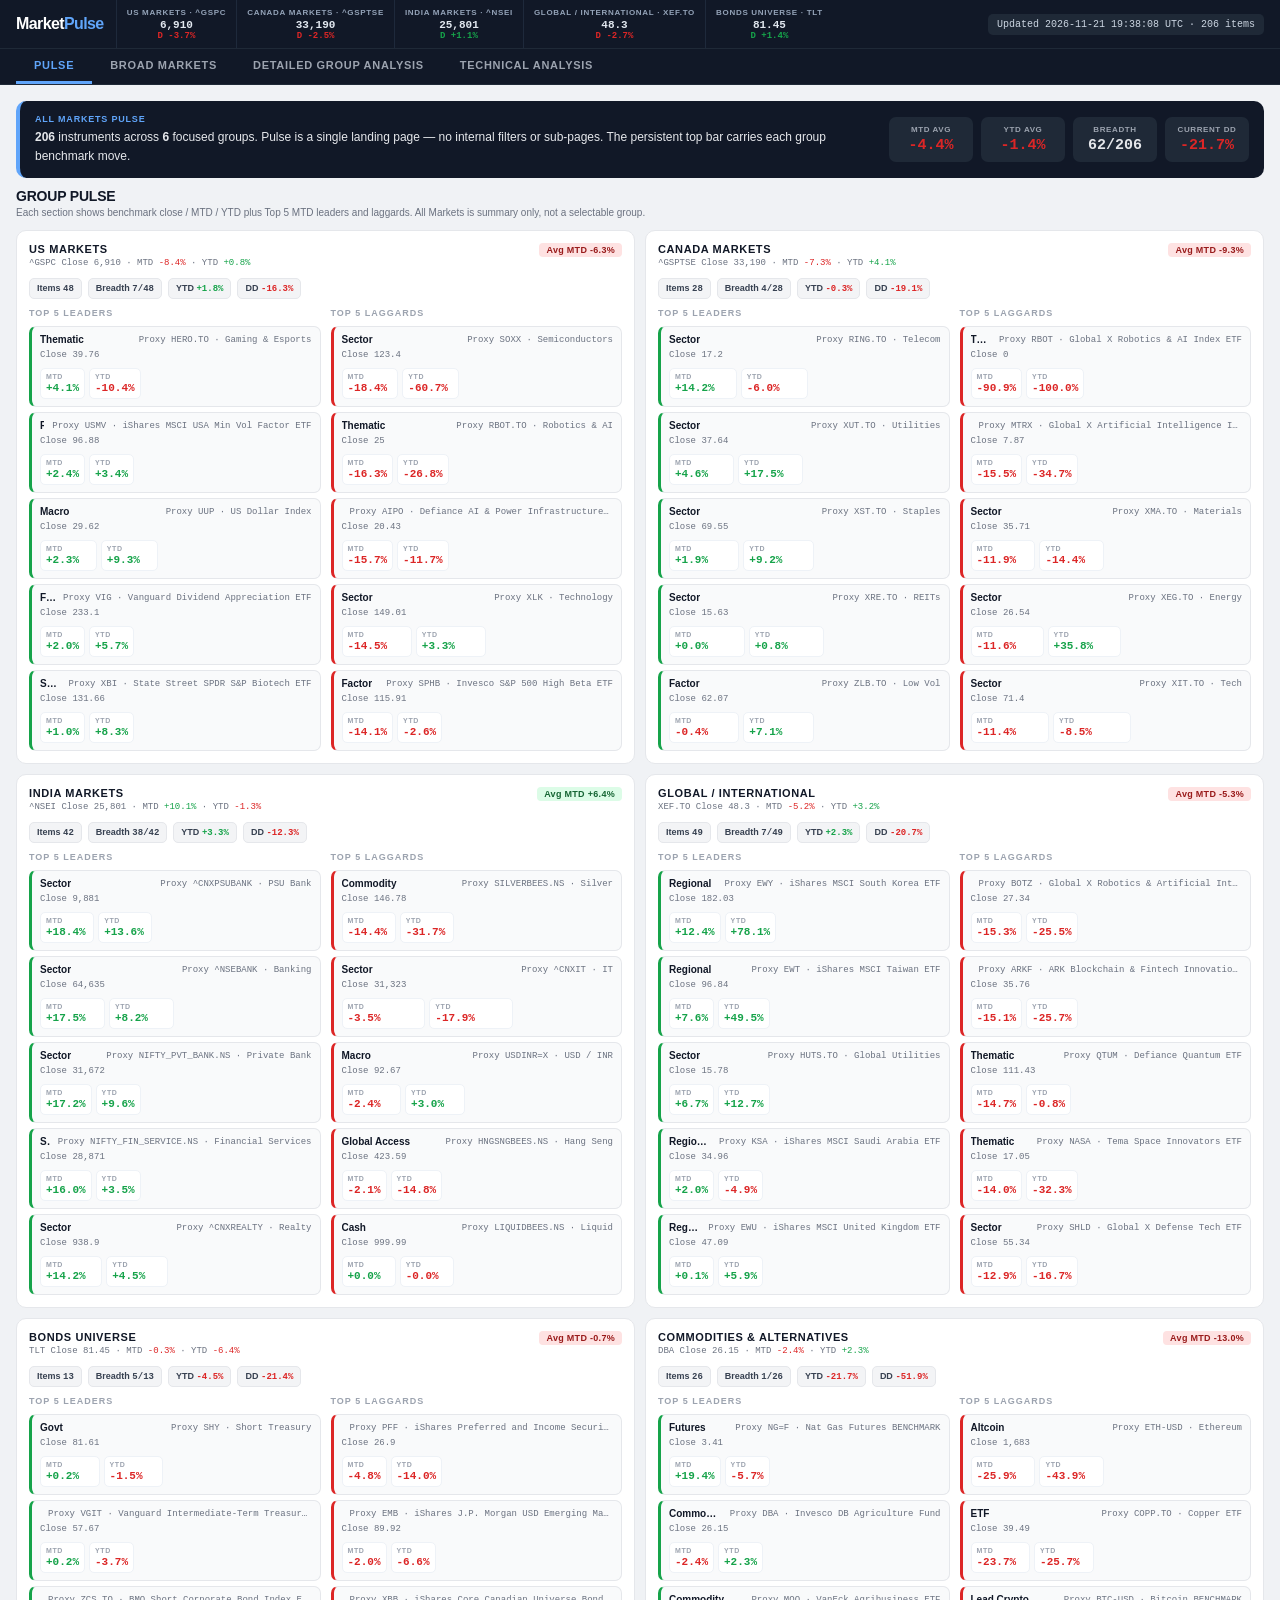
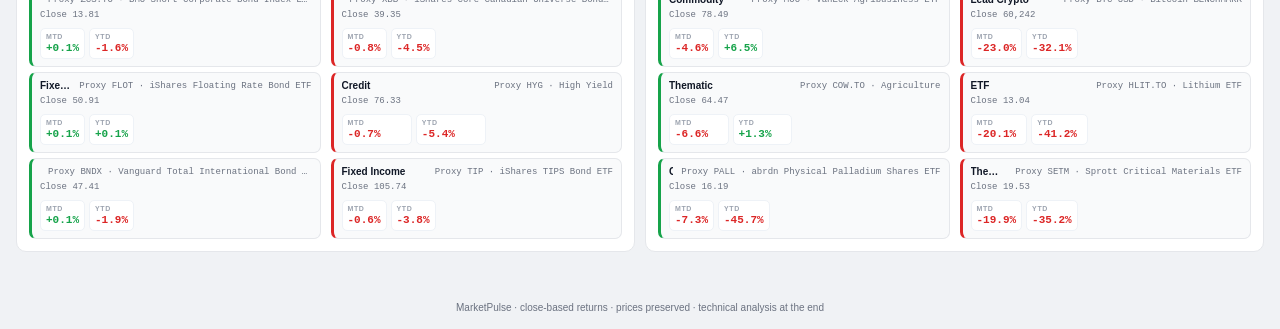
==== commit d99bd220: "Add files via upload" ====
--- a/index.html
+++ b/index.html
@@ -16,6 +16,18 @@
 .pulse-summary .ps-main{min-width:220px;flex:1}.ps-label{font-size:9px;color:#60a5fa;text-transform:uppercase;letter-spacing:.8px;font-weight:900;margin-bottom:4px}.ps-text{font-size:12px;line-height:1.55;color:#e5e7eb}.ps-metrics{display:grid;grid-template-columns:repeat(4,minmax(82px,1fr));gap:8px;min-width:360px}.ps-box{background:#1f2937;border-radius:7px;padding:8px 10px;text-align:center}.ps-box-l{font-size:8px;color:#9ca3af;text-transform:uppercase;font-weight:900;letter-spacing:.6px}.ps-box-v{font-size:15px;font-weight:900;font-family:'Courier New',monospace;margin-top:3px}.pulse-only-groups{display:grid;grid-template-columns:repeat(2,minmax(0,1fr));gap:10px}.pulse-leader-wrap{display:grid;grid-template-columns:1fr 1fr;gap:10px}.tile-list{display:grid;grid-template-columns:1fr;gap:5px}.tile-list .tile{display:grid;grid-template-columns:minmax(0,1.2fr) auto;gap:3px 8px;align-items:center}.tile-list .tile-ret{text-align:right;margin-top:0}.tile-list .tile-price{grid-column:1 / -1}.pg-stats{display:flex;gap:6px;flex-wrap:wrap;margin:7px 0 9px}.pg-stat{background:#f3f4f6;border:1px solid #e5e7eb;border-radius:5px;padding:4px 7px;font-size:9px;font-weight:800;color:#374151}.pg-stat .mono{font-weight:900}.pg-benchmarks{font-size:9px;color:#6b7280;font-family:'Courier New',monospace;margin-top:2px;line-height:1.45}
 @media(max-width:1000px){.pulse-only-groups,.pulse-leader-wrap{grid-template-columns:1fr}.ps-metrics{grid-template-columns:repeat(2,minmax(82px,1fr));min-width:0;width:100%}}
 
+
+/* Technical Analysis index table: presentation-only layout improvements */
+.index-table-wrap{max-height:calc(100vh - 250px);min-height:320px;overflow:auto;overscroll-behavior:contain}
+.index-table{border-collapse:separate;border-spacing:0;width:max-content;min-width:100%}
+.index-table th{position:sticky;top:0;z-index:5;background:#f9fafb}
+.index-table th:first-child{position:sticky;left:0;top:0;z-index:8;background:#eef2f7;text-align:left;box-shadow:2px 0 0 #e5e7eb;min-width:112px}
+.index-table td:first-child{position:sticky;left:0;z-index:3;background:#fff;text-align:left;box-shadow:2px 0 0 #eef2f7;min-width:112px;font-family:'Courier New',monospace;font-weight:900}
+.index-table tr:hover td:first-child{background:#f9fafb}
+.index-table td{background:#fff}
+.index-table .sym{cursor:help}
+.index-table th:last-child,.index-table td:last-child{padding-left:12px;padding-right:12px}
+@media(max-width:1000px){.index-table-wrap{max-height:calc(100vh - 220px)}}
 </style>
 </head>
 <body>
@@ -204,8 +216,8 @@
     const volumeRrg=rrgPoint(rotation?.volume_rrg);
     const q=priceRrg?.quadrant||null;
     return {
+      Symbol:i.symbol,
       Group:i.market_group,
-      Symbol:i.symbol,
       'Name ▲':itemName(i),
       Close:close(i),
       MTD:mtd(i),
@@ -255,7 +267,7 @@
       ${sortableTable(rows,'technical')}
     </div>`;
 }
-function sortableTable(rows,key){const f=(STATE.filter||'').toLowerCase();if(f)rows=rows.filter(r=>Object.values(r).some(v=>String(v??'').toLowerCase().includes(f)));const cols=Object.keys(rows[0]||{}).filter(c=>c!=='_item'),sort=STATE.sort[key]||{col:null,dir:1};if(sort.col)rows=[...rows].sort((a,b)=>{const av=a[sort.col],bv=b[sort.col],an=num(av),bn=num(bv);if(an!==null&&bn!==null)return(an-bn)*sort.dir;return String(av??'').localeCompare(String(bv??''))*sort.dir});return`<div class="table-wrap"><table><tr>${cols.map(c=>`<th onclick="sortTable('${key}','${esc(c)}')">${esc(c)} ${sort.col===c?(sort.dir>0?'▲':'▼'):''}</th>`).join('')}</tr>${rows.map(r=>`<tr>${cols.map(c=>cell(c,r[c])).join('')}</tr>`).join('')||'<tr><td>No rows</td></tr>'}</table></div>`}
+function sortableTable(rows,key){const f=(STATE.filter||'').toLowerCase();if(f)rows=rows.filter(r=>Object.values(r).some(v=>String(v??'').toLowerCase().includes(f)));const cols=Object.keys(rows[0]||{}).filter(c=>c!=='_item'),sort=STATE.sort[key]||{col:null,dir:1};if(sort.col)rows=[...rows].sort((a,b)=>{const av=a[sort.col],bv=b[sort.col],an=num(av),bn=num(bv);if(an!==null&&bn!==null)return(an-bn)*sort.dir;return String(av??'').localeCompare(String(bv??''))*sort.dir});const indexTable=key==='technical';const tableClass=indexTable?' class="index-table"':'';const wrapClass=indexTable?'table-wrap index-table-wrap':'table-wrap';return`<div class="${wrapClass}"><table${tableClass}><tr>${cols.map(c=>`<th onclick="sortTable('${key}','${esc(c)}')">${esc(c)} ${sort.col===c?(sort.dir>0?'▲':'▼'):''}</th>`).join('')}</tr>${rows.map(r=>`<tr${indexTable&&r.Symbol?` title="Symbol: ${esc(r.Symbol)}"`:''}>${cols.map(c=>{const html=cell(c,r[c]);return indexTable&&(c==='Name ▲'||c==='Name')&&r.Symbol?html.replace('<td',`<td title="Symbol: ${esc(r.Symbol)}"`,1):html}).join('')}</tr>`).join('')||'<tr><td>No rows</td></tr>'}</table></div>`}
 function cell(c,v){
   if(c==='Signal'||c==='Price vs Levels'||c==='Daily Signal ▲'||c==='Weekly Signal ▲')
     return `<td>${zbadge(v)}</td>`;
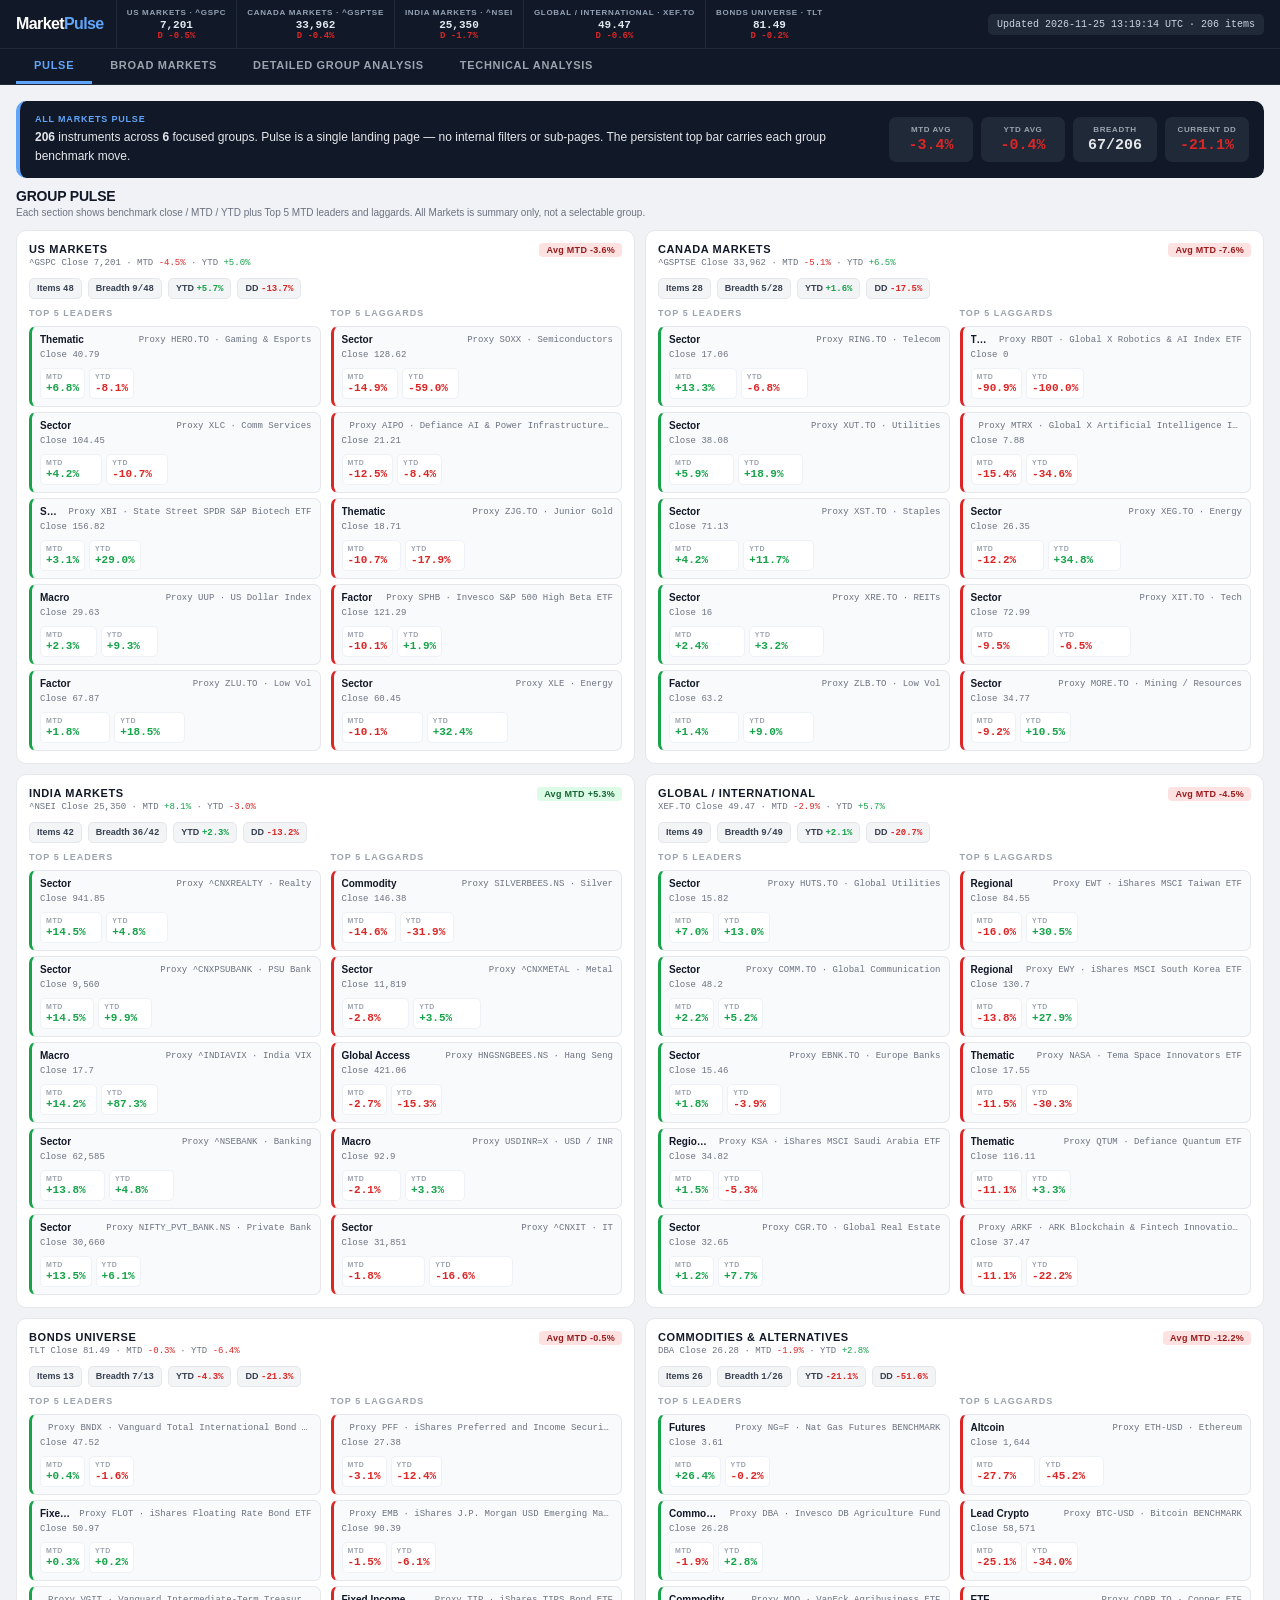
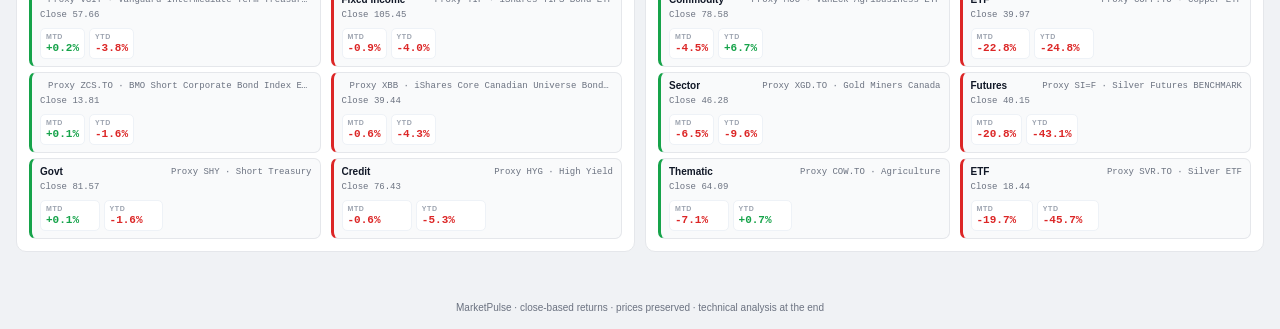
==== commit 96e5c679: "Add files via upload" ====
--- a/index.html
+++ b/index.html
@@ -5,19 +5,8 @@
 <meta name="viewport" content="width=device-width, initial-scale=1.0" />
 <title>MarketPulse Dashboard</title>
 <style>
-*{box-sizing:border-box;margin:0;padding:0}body{background:#f0f2f5;color:#111827;font-family:-apple-system,BlinkMacSystemFont,'Segoe UI',Roboto,Arial,sans-serif;font-size:13px}.topbar{background:#111827;padding:0 16px;display:flex;align-items:stretch;justify-content:space-between;min-height:48px;gap:12px;position:sticky;top:0;z-index:100}.logo{font-size:16px;font-weight:900;color:#fff;letter-spacing:-.6px;display:flex;align-items:center;white-space:nowrap}.logo em{color:#60a5fa;font-style:normal}.mkt-strip{display:flex;align-items:stretch;overflow:auto;flex:1}.ms{padding:0 10px;border-left:1px solid #1e293b;display:flex;flex-direction:column;justify-content:center;min-width:98px;text-align:center;cursor:pointer;transition:background .12s}.ms:hover{background:#1e293b}.ms-n{font-size:8px;color:#94a3b8;text-transform:uppercase;letter-spacing:.7px;font-weight:800;margin-bottom:2px}.ms-p{font-size:11px;font-weight:900;font-family:'Courier New',monospace;color:#e2e8f0}.ms-v{font-size:9px;font-weight:800;font-family:'Courier New',monospace;display:flex;gap:5px;justify-content:center}.p{color:#16a34a}.n{color:#dc2626}.z{color:#9ca3af}.upd{font-size:10px;color:#cbd5e1;background:#1f2937;padding:5px 9px;border-radius:5px;font-family:'Courier New',monospace;align-self:center;white-space:nowrap}.tabs{display:flex;background:#111827;padding:0 16px;border-top:1px solid #1f2937;border-bottom:1px solid #1f2937;overflow:auto;position:sticky;top:48px;z-index:99}.tab{padding:10px 18px;font-size:11px;font-weight:800;cursor:pointer;color:#9ca3af;border-bottom:3px solid transparent;letter-spacing:.7px;text-transform:uppercase;white-space:nowrap}.tab.on{color:#60a5fa;border-bottom-color:#60a5fa}.tab:hover{color:#fff}.subbar{display:none;gap:6px;padding:9px 16px;background:#fff;border-bottom:1px solid #e5e7eb;position:sticky;top:89px;z-index:28;overflow:auto}.subbar.show{display:flex}.subpill{border:1.5px solid #e5e7eb;border-radius:999px;background:#fff;color:#6b7280;font-size:10px;font-weight:800;padding:6px 11px;cursor:pointer;white-space:nowrap}.subpill.on{background:#111827;color:#fff;border-color:#111827}.sectionbar{display:none;gap:0;padding:0 16px;background:#fff;border-bottom:1px solid #e5e7eb;position:sticky;top:130px;z-index:27;overflow:auto}.sectionbar.show{display:flex}.sectab{padding:9px 14px;font-size:11px;font-weight:700;cursor:pointer;color:#6b7280;border-bottom:2px solid transparent;white-space:nowrap}.sectab.on{color:#111827;border-bottom-color:#111827}.cnt{padding:14px 16px 24px}.grid{display:grid;gap:10px}.g2{grid-template-columns:repeat(2,minmax(0,1fr))}.g3{grid-template-columns:repeat(3,minmax(0,1fr))}.g4{grid-template-columns:repeat(4,minmax(0,1fr))}.pnl{background:#fff;border:1px solid #e5e7eb;border-radius:10px;padding:12px;margin-bottom:10px;box-shadow:0 1px 1px rgba(15,23,42,.03)}.ptl{font-size:9px;color:#9ca3af;text-transform:uppercase;letter-spacing:1px;margin-bottom:8px;font-weight:900;display:flex;align-items:center;justify-content:space-between;gap:8px}.note{background:#fffbeb;border:1px solid #fde68a;color:#78350f;border-radius:8px;padding:9px 10px;font-size:11px;font-weight:650;line-height:1.45;margin-bottom:10px}.krow{display:grid;grid-template-columns:repeat(auto-fit,minmax(112px,1fr));gap:8px;margin-bottom:10px}.kpi{background:#fff;border:1px solid #e5e7eb;border-radius:8px;padding:10px 12px;border-left:4px solid #e5e7eb}.kpi.lp{border-left-color:#16a34a}.kpi.ln{border-left-color:#dc2626}.kpi.lb{border-left-color:#2563eb}.kpi.lw{border-left-color:#d97706}.kpi.lg{border-left-color:#6b7280}.kl{font-size:9px;color:#9ca3af;text-transform:uppercase;letter-spacing:.9px;margin-bottom:4px;font-weight:900}.kv{font-size:17px;font-weight:900;font-family:'Courier New',monospace;line-height:1.1}.ks{font-size:10px;color:#6b7280;margin-top:3px;line-height:1.35}.badge{display:inline-flex;align-items:center;gap:4px;padding:2px 7px;border-radius:4px;font-size:9px;font-weight:900;letter-spacing:.3px;background:#f3f4f6;color:#374151}.bd{background:#dcfce7;color:#166534}.br{background:#fee2e2;color:#991b1b}.bb{background:#dbeafe;color:#1e40af}.bw{background:#fef3c7;color:#92400e}.card{background:#fff;border:1px solid #e5e7eb;border-radius:10px;padding:12px}.card-h{display:flex;align-items:flex-start;justify-content:space-between;gap:10px;margin-bottom:8px}.card-title{font-size:13px;font-weight:900;letter-spacing:-.2px}.card-sub{font-size:10px;color:#6b7280;margin-top:2px;font-family:'Courier New',monospace}.metric-row{display:grid;grid-template-columns:repeat(3,1fr);gap:6px;margin-top:8px}.metric{background:#f9fafb;border:1px solid #f3f4f6;border-radius:7px;padding:7px}.ml{font-size:8px;color:#9ca3af;text-transform:uppercase;font-weight:900;letter-spacing:.6px}.mv{font-size:13px;font-family:'Courier New',monospace;font-weight:900;margin-top:2px}.controls{display:flex;align-items:center;gap:8px;flex-wrap:wrap;margin-bottom:10px}.search,.select{border:1px solid #e5e7eb;border-radius:7px;padding:8px 10px;min-width:180px;font-size:12px;background:#fff}.table-wrap{overflow:auto;border:1px solid #e5e7eb;border-radius:8px;background:#fff}table{border-collapse:collapse;width:100%;font-size:11px}th{background:#f9fafb;color:#6b7280;text-transform:uppercase;letter-spacing:.5px;font-size:9px;font-weight:900;text-align:right;padding:7px 8px;border-bottom:1px solid #e5e7eb;white-space:nowrap;cursor:pointer;position:sticky;top:0;z-index:1}th:first-child,td:first-child{text-align:left}td{padding:7px 8px;border-bottom:1px solid #f3f4f6;text-align:right;font-weight:650;white-space:nowrap}td.sym{text-align:left;font-weight:900;color:#111827}tr:hover td{background:#f9fafb}.hm{border-collapse:separate;border-spacing:2px;width:100%;font-size:10px}.hm th{position:static;text-align:center;cursor:default;background:#fff;border:0;color:#9ca3af;padding:4px;font-size:9px}.hm th:first-child{text-align:left}.hm td{border:0;border-radius:3px;text-align:center;font-family:'Courier New',monospace;font-weight:900;min-width:42px;padding:5px 4px}.hm td.name{font-family:-apple-system,sans-serif;text-align:left;min-width:132px;background:#fff;color:#111827;font-weight:900}.zone{font-size:9px;font-weight:900;border-radius:4px;padding:3px 6px;display:inline-block}.zone.good{background:#dbeafe;color:#1e40af}.zone.better{background:#dcfce7;color:#166534}.zone.best{background:#d1fae5;color:#065f46}.zone.watch{background:#fef3c7;color:#92400e}.zone.risk{background:#ede9fe;color:#5b21b6}.zone.neutral{background:#f3f4f6;color:#4b5563}.zone.bad{background:#fee2e2;color:#991b1b}.small{font-size:10px;color:#6b7280}.mono{font-family:'Courier New',monospace}.footer{padding:16px;color:#6b7280;font-size:10px;text-align:center}.loading{padding:28px;text-align:center;color:#6b7280}.err{background:#fef2f2;border:1px solid #fecaca;color:#7f1d1d;border-radius:10px;padding:14px;font-size:12px;line-height:1.5}.now-banner{background:#111827;border-radius:10px;padding:13px 15px;margin-bottom:10px;display:flex;align-items:center;gap:14px;flex-wrap:wrap;color:#e5e7eb}.now-metric{text-align:center}.now-label{font-size:9px;color:#9ca3af;text-transform:uppercase;letter-spacing:.8px;font-weight:800;margin-bottom:3px}.now-val{font-size:18px;font-weight:900;font-family:'Courier New',monospace}.now-sub{font-size:9px;color:#9ca3af;margin-top:2px}.now-div{width:1px;height:42px;background:#374151;flex-shrink:0}.intel{background:#111827;color:#e5e7eb;border-radius:10px;padding:13px 15px;margin-bottom:10px;border-left:4px solid #3b82f6}.intel-l{font-size:9px;color:#60a5fa;text-transform:uppercase;letter-spacing:.8px;font-weight:900;margin-bottom:4px}.intel-t{font-size:12px;line-height:1.6}.intel-t b{color:#fff}.pulse-groups{display:grid;grid-template-columns:repeat(2,minmax(0,1fr));gap:10px}.pulse-group{background:#fff;border:1px solid #e5e7eb;border-radius:10px;padding:12px}.pg-hdr{display:flex;align-items:flex-start;justify-content:space-between;gap:8px;margin-bottom:8px}.pg-lbl{font-size:11px;font-weight:900;color:#111827;text-transform:uppercase;letter-spacing:.6px}.pg-brd{font-size:9px;color:#6b7280;font-family:'Courier New',monospace;margin-top:2px}.tile-grid{display:grid;grid-template-columns:repeat(5,minmax(0,1fr));gap:5px}.tile{border-radius:7px;padding:7px 8px;border:1px solid #e5e7eb;background:#f9fafb;min-width:0}.tile.win{border-left:3px solid #16a34a}.tile.lose{border-left:3px solid #dc2626}.tile-nm{font-size:10px;font-weight:900;white-space:nowrap;overflow:hidden;text-overflow:ellipsis}.tile-tk{font-size:9px;color:#6b7280;font-family:'Courier New',monospace;margin-top:1px;white-space:nowrap;overflow:hidden;text-overflow:ellipsis}.tile-ret{font-size:14px;font-weight:900;font-family:'Courier New',monospace;margin-top:3px}.tile-price{font-size:9px;color:#6b7280;margin-top:2px;font-family:'Courier New',monospace}.tile-metrics{display:grid;grid-template-columns:1fr 1fr;gap:4px;margin-top:5px}.tile-metric{background:#fff;border:1px solid #eef2f7;border-radius:5px;padding:4px 5px}.tile-metric .ml{font-size:7px}.tile-metric .mv{font-size:11px}.proxy-line{font-size:8px;color:#64748b;font-family:'Courier New',monospace;margin-top:2px;white-space:nowrap;overflow:hidden;text-overflow:ellipsis}.asset-hero{display:grid;grid-template-columns:1.4fr .6fr;gap:10px;margin-bottom:10px}.bar-row{display:grid;grid-template-columns:100px 1fr 70px;gap:8px;align-items:center;margin:6px 0}.bar-track{height:8px;background:#f3f4f6;border-radius:999px;overflow:hidden}.bar-fill{height:100%;border-radius:999px;background:#111827}.seas-grid{display:grid;grid-template-columns:repeat(12,1fr);gap:4px}.seas-card{border:1px solid #e5e7eb;border-radius:7px;padding:7px;background:#fff;text-align:center}.seas-m{font-size:8px;color:#9ca3af;text-transform:uppercase;font-weight:900}.seas-v{font-size:12px;font-family:'Courier New',monospace;font-weight:900;margin-top:4px}.year-grid{display:grid;grid-template-columns:repeat(auto-fill,minmax(82px,1fr));gap:5px}.year-card{border-radius:6px;padding:7px;text-align:center;font-family:'Courier New',monospace;font-weight:900}.year-card .yr{font-size:9px;opacity:.75}.year-card .rv{font-size:13px;margin-top:2px}.datawarn{background:#fef2f2;border:1px solid #fecaca;color:#7f1d1d;border-radius:8px;padding:9px 10px;font-size:11px;font-weight:650;margin-bottom:10px}.hide{display:none!important}@media(max-width:1000px){.g2,.g3,.g4,.pulse-groups,.asset-hero{grid-template-columns:1fr}.tile-grid{grid-template-columns:repeat(2,minmax(0,1fr))}.metric-row{grid-template-columns:repeat(2,1fr)}.topbar{flex-wrap:wrap;height:auto}.upd{margin:6px 0}.tabs{top:72px}.subbar{top:113px}.sectionbar{top:154px}.cnt{padding:10px}.mkt-strip{order:3;flex-basis:100%}.ms{min-width:108px}.search,.select{min-width:100%;width:100%}}
-
-/* Pulse page 1 only: index(16)-style tile dashboard */
-.pulse-wrap{padding:2px 0 10px}
-.pulse-title-row{display:flex;align-items:flex-start;justify-content:space-between;gap:12px;margin-bottom:10px;flex-wrap:wrap}
-.pulse-title{font-size:14px;font-weight:900;letter-spacing:-.2px;color:#111827;text-transform:uppercase}
-.pulse-sub{font-size:10px;color:#6b7280;margin-top:2px;line-height:1.35}
-.pulse-summary{background:#111827;color:#e5e7eb;border-radius:10px;padding:13px 15px;margin-bottom:10px;border-left:4px solid #60a5fa;display:flex;gap:16px;align-items:center;flex-wrap:wrap}
-.pulse-summary .ps-main{min-width:220px;flex:1}.ps-label{font-size:9px;color:#60a5fa;text-transform:uppercase;letter-spacing:.8px;font-weight:900;margin-bottom:4px}.ps-text{font-size:12px;line-height:1.55;color:#e5e7eb}.ps-metrics{display:grid;grid-template-columns:repeat(4,minmax(82px,1fr));gap:8px;min-width:360px}.ps-box{background:#1f2937;border-radius:7px;padding:8px 10px;text-align:center}.ps-box-l{font-size:8px;color:#9ca3af;text-transform:uppercase;font-weight:900;letter-spacing:.6px}.ps-box-v{font-size:15px;font-weight:900;font-family:'Courier New',monospace;margin-top:3px}.pulse-only-groups{display:grid;grid-template-columns:repeat(2,minmax(0,1fr));gap:10px}.pulse-leader-wrap{display:grid;grid-template-columns:1fr 1fr;gap:10px}.tile-list{display:grid;grid-template-columns:1fr;gap:5px}.tile-list .tile{display:grid;grid-template-columns:minmax(0,1.2fr) auto;gap:3px 8px;align-items:center}.tile-list .tile-ret{text-align:right;margin-top:0}.tile-list .tile-price{grid-column:1 / -1}.pg-stats{display:flex;gap:6px;flex-wrap:wrap;margin:7px 0 9px}.pg-stat{background:#f3f4f6;border:1px solid #e5e7eb;border-radius:5px;padding:4px 7px;font-size:9px;font-weight:800;color:#374151}.pg-stat .mono{font-weight:900}.pg-benchmarks{font-size:9px;color:#6b7280;font-family:'Courier New',monospace;margin-top:2px;line-height:1.45}
-@media(max-width:1000px){.pulse-only-groups,.pulse-leader-wrap{grid-template-columns:1fr}.ps-metrics{grid-template-columns:repeat(2,minmax(82px,1fr));min-width:0;width:100%}}
-
-
-/* Technical Analysis index table: presentation-only layout improvements */
+*{box-sizing:border-box;margin:0;padding:0}body{background:#f0f2f5;color:#111827;font-family:-apple-system,BlinkMacSystemFont,'Segoe UI',Roboto,Arial,sans-serif;font-size:13px}.topbar{background:#111827;padding:0 16px;display:flex;align-items:stretch;justify-content:space-between;min-height:48px;gap:12px;position:sticky;top:0;z-index:100}.logo{font-size:16px;font-weight:900;color:#fff;letter-spacing:-.6px;display:flex;align-items:center;white-space:nowrap}.logo em{color:#60a5fa;font-style:normal}.mkt-strip{display:flex;align-items:stretch;overflow:auto;flex:1}.ms{padding:0 10px;border-left:1px solid #1e293b;display:flex;flex-direction:column;justify-content:center;min-width:98px;text-align:center;cursor:pointer;transition:background .12s}.ms:hover{background:#1e293b}.ms-n{font-size:8px;color:#94a3b8;text-transform:uppercase;letter-spacing:.7px;font-weight:800;margin-bottom:2px}.ms-p{font-size:11px;font-weight:900;font-family:'Courier New',monospace;color:#e2e8f0}.ms-v{font-size:9px;font-weight:800;font-family:'Courier New',monospace;display:flex;gap:5px;justify-content:center}.p{color:#16a34a}.n{color:#dc2626}.z{color:#9ca3af}.upd{font-size:10px;color:#cbd5e1;background:#1f2937;padding:5px 9px;border-radius:5px;font-family:'Courier New',monospace;align-self:center;white-space:nowrap}.tabs{display:flex;background:#111827;padding:0 16px;border-top:1px solid #1f2937;border-bottom:1px solid #1f2937;overflow:auto;position:sticky;top:48px;z-index:99}.tab{padding:10px 18px;font-size:11px;font-weight:800;cursor:pointer;color:#9ca3af;border-bottom:3px solid transparent;letter-spacing:.7px;text-transform:uppercase;white-space:nowrap}.tab.on{color:#60a5fa;border-bottom-color:#60a5fa}.tab:hover{color:#fff}.subbar{display:none;gap:6px;padding:9px 16px;background:#fff;border-bottom:1px solid #e5e7eb;position:sticky;top:89px;z-index:28;overflow:auto}.subbar.show{display:flex}.subpill{border:1.5px solid #e5e7eb;border-radius:999px;background:#fff;color:#6b7280;font-size:10px;font-weight:800;padding:6px 11px;cursor:pointer;white-space:nowrap}.subpill.on{background:#111827;color:#fff;border-color:#111827}.sectionbar{display:none;gap:0;padding:0 16px;background:#fff;border-bottom:1px solid #e5e7eb;position:sticky;top:130px;z-index:27;overflow:auto}.sectionbar.show{display:flex}.sectab{padding:9px 14px;font-size:11px;font-weight:700;cursor:pointer;color:#6b7280;border-bottom:2px solid transparent;white-space:nowrap}.sectab.on{color:#111827;border-bottom-color:#111827}.cnt{padding:14px 16px 24px}.grid{display:grid;gap:10px}.g2{grid-template-columns:repeat(2,minmax(0,1fr))}.g3{grid-template-columns:repeat(3,minmax(0,1fr))}.g4{grid-template-columns:repeat(4,minmax(0,1fr))}.pnl{background:#fff;border:1px solid #e5e7eb;border-radius:10px;padding:12px;margin-bottom:10px;box-shadow:0 1px 1px rgba(15,23,42,.03)}.ptl{font-size:9px;color:#9ca3af;text-transform:uppercase;letter-spacing:1px;margin-bottom:8px;font-weight:900;display:flex;align-items:center;justify-content:space-between;gap:8px}.note{background:#fffbeb;border:1px solid #fde68a;color:#78350f;border-radius:8px;padding:9px 10px;font-size:11px;font-weight:650;line-height:1.45;margin-bottom:10px}.krow{display:grid;grid-template-columns:repeat(auto-fit,minmax(112px,1fr));gap:8px;margin-bottom:10px}.kpi{background:#fff;border:1px solid #e5e7eb;border-radius:8px;padding:10px 12px;border-left:4px solid #e5e7eb}.kpi.lp{border-left-color:#16a34a}.kpi.ln{border-left-color:#dc2626}.kpi.lb{border-left-color:#2563eb}.kpi.lw{border-left-color:#d97706}.kpi.lg{border-left-color:#6b7280}.kl{font-size:9px;color:#9ca3af;text-transform:uppercase;letter-spacing:.9px;margin-bottom:4px;font-weight:900}.kv{font-size:17px;font-weight:900;font-family:'Courier New',monospace;line-height:1.1}.ks{font-size:10px;color:#6b7280;margin-top:3px;line-height:1.35}.badge{display:inline-flex;align-items:center;gap:4px;padding:2px 7px;border-radius:4px;font-size:9px;font-weight:900;letter-spacing:.3px;background:#f3f4f6;color:#374151}.bd{background:#dcfce7;color:#166534}.br{background:#fee2e2;color:#991b1b}.bb{background:#dbeafe;color:#1e40af}.bw{background:#fef3c7;color:#92400e}.card{background:#fff;border:1px solid #e5e7eb;border-radius:10px;padding:12px}.card-h{display:flex;align-items:flex-start;justify-content:space-between;gap:10px;margin-bottom:8px}.card-title{font-size:13px;font-weight:900;letter-spacing:-.2px}.card-sub{font-size:10px;color:#6b7280;margin-top:2px;font-family:'Courier New',monospace}.metric-row{display:grid;grid-template-columns:repeat(3,1fr);gap:6px;margin-top:8px}.metric{background:#f9fafb;border:1px solid #f3f4f6;border-radius:7px;padding:7px}.ml{font-size:8px;color:#9ca3af;text-transform:uppercase;font-weight:900;letter-spacing:.6px}.mv{font-size:13px;font-family:'Courier New',monospace;font-weight:900;margin-top:2px}.controls{display:flex;align-items:center;gap:8px;flex-wrap:wrap;margin-bottom:10px}.search,.select{border:1px solid #e5e7eb;border-radius:7px;padding:8px 10px;min-width:180px;font-size:12px;background:#fff}.table-wrap{overflow:auto;border:1px solid #e5e7eb;border-radius:8px;background:#fff}
+/* Technical Analysis index table: frozen Symbol column and sticky header */
 .index-table-wrap{max-height:calc(100vh - 250px);min-height:320px;overflow:auto;overscroll-behavior:contain}
 .index-table{border-collapse:separate;border-spacing:0;width:max-content;min-width:100%}
 .index-table th{position:sticky;top:0;z-index:5;background:#f9fafb}
@@ -27,7 +16,38 @@
 .index-table td{background:#fff}
 .index-table .sym{cursor:help}
 .index-table th:last-child,.index-table td:last-child{padding-left:12px;padding-right:12px}
-@media(max-width:1000px){.index-table-wrap{max-height:calc(100vh - 220px)}}
+@media(max-width:1000px){.index-table-wrap{max-height:calc(100vh - 220px)}}table{border-collapse:collapse;width:100%;font-size:11px}th{background:#f9fafb;color:#6b7280;text-transform:uppercase;letter-spacing:.5px;font-size:9px;font-weight:900;text-align:right;padding:7px 8px;border-bottom:1px solid #e5e7eb;white-space:nowrap;cursor:pointer;position:sticky;top:0;z-index:1}th:first-child,td:first-child{text-align:left}td{padding:7px 8px;border-bottom:1px solid #f3f4f6;text-align:right;font-weight:650;white-space:nowrap}td.sym{text-align:left;font-weight:900;color:#111827}tr:hover td{background:#f9fafb}.hm{border-collapse:separate;border-spacing:2px;width:100%;font-size:10px}.hm th{position:static;text-align:center;cursor:default;background:#fff;border:0;color:#9ca3af;padding:4px;font-size:9px}.hm th:first-child{text-align:left}.hm td{border:0;border-radius:3px;text-align:center;font-family:'Courier New',monospace;font-weight:900;min-width:42px;padding:5px 4px}.hm td.name{font-family:-apple-system,sans-serif;text-align:left;min-width:132px;background:#fff;color:#111827;font-weight:900}.zone{font-size:9px;font-weight:900;border-radius:4px;padding:3px 6px;display:inline-block}.zone.good{background:#dbeafe;color:#1e40af}.zone.better{background:#dcfce7;color:#166534}.zone.best{background:#d1fae5;color:#065f46}.zone.watch{background:#fef3c7;color:#92400e}.zone.risk{background:#ede9fe;color:#5b21b6}.zone.neutral{background:#f3f4f6;color:#4b5563}.zone.bad{background:#fee2e2;color:#991b1b}.small{font-size:10px;color:#6b7280}.mono{font-family:'Courier New',monospace}.footer{padding:16px;color:#6b7280;font-size:10px;text-align:center}.loading{padding:28px;text-align:center;color:#6b7280}.err{background:#fef2f2;border:1px solid #fecaca;color:#7f1d1d;border-radius:10px;padding:14px;font-size:12px;line-height:1.5}.now-banner{background:#111827;border-radius:10px;padding:13px 15px;margin-bottom:10px;display:flex;align-items:center;gap:14px;flex-wrap:wrap;color:#e5e7eb}.now-metric{text-align:center}.now-label{font-size:9px;color:#9ca3af;text-transform:uppercase;letter-spacing:.8px;font-weight:800;margin-bottom:3px}.now-val{font-size:18px;font-weight:900;font-family:'Courier New',monospace}.now-sub{font-size:9px;color:#9ca3af;margin-top:2px}.now-div{width:1px;height:42px;background:#374151;flex-shrink:0}.intel{background:#111827;color:#e5e7eb;border-radius:10px;padding:13px 15px;margin-bottom:10px;border-left:4px solid #3b82f6}.intel-l{font-size:9px;color:#60a5fa;text-transform:uppercase;letter-spacing:.8px;font-weight:900;margin-bottom:4px}.intel-t{font-size:12px;line-height:1.6}.intel-t b{color:#fff}.pulse-groups{display:grid;grid-template-columns:repeat(2,minmax(0,1fr));gap:10px}.pulse-group{background:#fff;border:1px solid #e5e7eb;border-radius:10px;padding:12px}.pg-hdr{display:flex;align-items:flex-start;justify-content:space-between;gap:8px;margin-bottom:8px}.pg-lbl{font-size:11px;font-weight:900;color:#111827;text-transform:uppercase;letter-spacing:.6px}.pg-brd{font-size:9px;color:#6b7280;font-family:'Courier New',monospace;margin-top:2px}.tile-grid{display:grid;grid-template-columns:repeat(5,minmax(0,1fr));gap:5px}.tile{border-radius:7px;padding:7px 8px;border:1px solid #e5e7eb;background:#f9fafb;min-width:0}.tile.win{border-left:3px solid #16a34a}.tile.lose{border-left:3px solid #dc2626}.tile-nm{font-size:10px;font-weight:900;white-space:nowrap;overflow:hidden;text-overflow:ellipsis}.tile-tk{font-size:9px;color:#6b7280;font-family:'Courier New',monospace;margin-top:1px;white-space:nowrap;overflow:hidden;text-overflow:ellipsis}.tile-ret{font-size:14px;font-weight:900;font-family:'Courier New',monospace;margin-top:3px}.tile-price{font-size:9px;color:#6b7280;margin-top:2px;font-family:'Courier New',monospace}.tile-metrics{display:grid;grid-template-columns:1fr 1fr;gap:4px;margin-top:5px}.tile-metric{background:#fff;border:1px solid #eef2f7;border-radius:5px;padding:4px 5px}.tile-metric .ml{font-size:7px}.tile-metric .mv{font-size:11px}.proxy-line{font-size:8px;color:#64748b;font-family:'Courier New',monospace;margin-top:2px;white-space:nowrap;overflow:hidden;text-overflow:ellipsis}.asset-hero{display:grid;grid-template-columns:1.4fr .6fr;gap:10px;margin-bottom:10px}.bar-row{display:grid;grid-template-columns:100px 1fr 70px;gap:8px;align-items:center;margin:6px 0}.bar-track{height:8px;background:#f3f4f6;border-radius:999px;overflow:hidden}.bar-fill{height:100%;border-radius:999px;background:#111827}.seas-grid{display:grid;grid-template-columns:repeat(12,1fr);gap:4px}.seas-card{border:1px solid #e5e7eb;border-radius:7px;padding:7px;background:#fff;text-align:center}.seas-m{font-size:8px;color:#9ca3af;text-transform:uppercase;font-weight:900}.seas-v{font-size:12px;font-family:'Courier New',monospace;font-weight:900;margin-top:4px}.year-grid{display:grid;grid-template-columns:repeat(auto-fill,minmax(82px,1fr));gap:5px}.year-card{border-radius:6px;padding:7px;text-align:center;font-family:'Courier New',monospace;font-weight:900}.year-card .yr{font-size:9px;opacity:.75}.year-card .rv{font-size:13px;margin-top:2px}.datawarn{background:#fef2f2;border:1px solid #fecaca;color:#7f1d1d;border-radius:8px;padding:9px 10px;font-size:11px;font-weight:650;margin-bottom:10px}.hide{display:none!important}@media(max-width:1000px){.g2,.g3,.g4,.pulse-groups,.asset-hero{grid-template-columns:1fr}.tile-grid{grid-template-columns:repeat(2,minmax(0,1fr))}.metric-row{grid-template-columns:repeat(2,1fr)}.topbar{flex-wrap:wrap;height:auto}.upd{margin:6px 0}.tabs{top:72px}.subbar{top:113px}.sectionbar{top:154px}.cnt{padding:10px}.mkt-strip{order:3;flex-basis:100%}.ms{min-width:108px}.search,.select{min-width:100%;width:100%}}
+
+/* Pulse page 1 only: index(16)-style tile dashboard */
+.pulse-wrap{padding:2px 0 10px}
+.pulse-title-row{display:flex;align-items:flex-start;justify-content:space-between;gap:12px;margin-bottom:10px;flex-wrap:wrap}
+.pulse-title{font-size:14px;font-weight:900;letter-spacing:-.2px;color:#111827;text-transform:uppercase}
+.pulse-sub{font-size:10px;color:#6b7280;margin-top:2px;line-height:1.35}
+.pulse-summary{background:#111827;color:#e5e7eb;border-radius:10px;padding:13px 15px;margin-bottom:10px;border-left:4px solid #60a5fa;display:flex;gap:16px;align-items:center;flex-wrap:wrap}
+.pulse-summary .ps-main{min-width:220px;flex:1}.ps-label{font-size:9px;color:#60a5fa;text-transform:uppercase;letter-spacing:.8px;font-weight:900;margin-bottom:4px}.ps-text{font-size:12px;line-height:1.55;color:#e5e7eb}.ps-metrics{display:grid;grid-template-columns:repeat(4,minmax(82px,1fr));gap:8px;min-width:360px}.ps-box{background:#1f2937;border-radius:7px;padding:8px 10px;text-align:center}.ps-box-l{font-size:8px;color:#9ca3af;text-transform:uppercase;font-weight:900;letter-spacing:.6px}.ps-box-v{font-size:15px;font-weight:900;font-family:'Courier New',monospace;margin-top:3px}.pulse-only-groups{display:grid;grid-template-columns:repeat(2,minmax(0,1fr));gap:10px}.pulse-leader-wrap{display:grid;grid-template-columns:1fr 1fr;gap:10px}.tile-list{display:grid;grid-template-columns:1fr;gap:5px}.tile-list .tile{display:grid;grid-template-columns:minmax(0,1.2fr) auto;gap:3px 8px;align-items:center}.tile-list .tile-ret{text-align:right;margin-top:0}.tile-list .tile-price{grid-column:1 / -1}.pg-stats{display:flex;gap:6px;flex-wrap:wrap;margin:7px 0 9px}.pg-stat{background:#f3f4f6;border:1px solid #e5e7eb;border-radius:5px;padding:4px 7px;font-size:9px;font-weight:800;color:#374151}.pg-stat .mono{font-weight:900}.pg-benchmarks{font-size:9px;color:#6b7280;font-family:'Courier New',monospace;margin-top:2px;line-height:1.45}
+@media(max-width:1000px){.pulse-only-groups,.pulse-leader-wrap{grid-template-columns:1fr}.ps-metrics{grid-template-columns:repeat(2,minmax(82px,1fr));min-width:0;width:100%}}
+
+
+/* AI Quant panel */
+details.ai{background:#fff;border:1px solid #e5e7eb;border-left:4px solid #7c3aed;border-radius:10px;margin-bottom:10px;overflow:hidden}
+details.ai>summary{cursor:pointer;list-style:none;padding:10px 14px;display:flex;gap:10px;align-items:center;flex-wrap:wrap;background:#faf5ff}
+details.ai>summary::-webkit-details-marker{display:none}
+.ai-t{font-size:10px;font-weight:900;letter-spacing:.8px;text-transform:uppercase;color:#7c3aed}
+.ai-reg{font-size:13px;font-weight:800;color:#111827;flex:1;min-width:160px}
+.ai-conf{font-size:10px;font-weight:800;padding:2px 8px;border-radius:99px;background:#ede9fe;color:#5b21b6;text-transform:uppercase}
+.ai-conf.high{background:#dcfce7;color:#166534}.ai-conf.low{background:#fee2e2;color:#991b1b}
+.ai-stale{font-size:10px;font-weight:800;padding:2px 8px;border-radius:99px;background:#fef3c7;color:#92400e}
+.ai-body{padding:12px 14px;display:grid;gap:12px;font-size:12px;line-height:1.5;color:#1f2937}
+.ai-thesis{font-size:13px;font-weight:600}
+.ai-g2{display:grid;grid-template-columns:1fr 1fr;gap:12px}
+@media(max-width:800px){.ai-g2{grid-template-columns:1fr}}
+.ai-h{font-size:9px;font-weight:900;letter-spacing:.8px;text-transform:uppercase;color:#6b7280;margin-bottom:4px}
+.ai-body ul{padding-left:16px}.ai-body li{margin:2px 0}
+.ai-none{color:#9ca3af;font-size:11px}
+.ai-tbl{width:100%;border-collapse:collapse;font-size:11px}.ai-tbl th{text-align:left;font-size:9px;text-transform:uppercase;color:#6b7280;padding:4px 6px;border-bottom:1px solid #e5e7eb}.ai-tbl td{padding:5px 6px;border-bottom:1px solid #f3f4f6;vertical-align:top}
+.ai-lv{font-weight:800;white-space:nowrap}
+.ai-foot{font-size:10px;color:#6b7280;border-top:1px solid #f3f4f6;padding-top:8px}
+.ai-go{border:1px solid #7c3aed;color:#5b21b6;background:#fff;border-radius:6px;padding:3px 9px;font-size:11px;font-weight:700;cursor:pointer}
 </style>
 </head>
 <body>
@@ -38,6 +58,7 @@
 const DATA_PATHS=['data/market_pulse_combined.json','./data/market_pulse_combined.json','market_pulse_combined.json','./market_pulse_combined.json'];
 const LAST_PATHS=['data/last_updated.json','./data/last_updated.json','last_updated.json','./last_updated.json'];
 const TECH_PATHS=['data/technical_summary.json','./data/technical_summary.json','technical_summary.json','./technical_summary.json'];
+const AI_PATHS=['data/ai_insights.json','./data/ai_insights.json','ai_insights.json','./ai_insights.json'];
 const MONTHS=['Jan','Feb','Mar','Apr','May','Jun','Jul','Aug','Sep','Oct','Nov','Dec'];
 const GROUP_ORDER=['US Markets','Canada Markets','India Markets','Global / International','Gold','Silver & Other Metals','Crude Oil & Commodities','Natural Gas','Bonds Universe','Crypto'];
 const GROUP_LABELS={
@@ -58,7 +79,7 @@
   US:'^GSPC',Canada:'^GSPTSE',India:'^NSEI',Global:'XEF.TO',SilverMetals:'SI=F',CrudeOil:'CL=F',NaturalGas:'NG=F',Bonds:'TLT'
 };
 const MAJOR_SYMS=['^GSPC','^GSPTSE','^NSEI','XEF.TO','GC=F','SI=F','CL=F','NG=F','TLT','SHY','BTC-USD','ETH-USD'];
-let STATE={ma18Group:'ALL',data:null,last:null,techRaw:null,techMap:{},groups:[],items:[],view:'pulse',group:'ALL',broadKey:'CROSS',broadSection:'overview',techGroup:'ALL',techTf:'monthly',techCoverage:'complete',sort:{},filter:''};
+let STATE={ai:null,aiOpen:true,ma18Group:'ALL',data:null,last:null,techRaw:null,techMap:{},groups:[],items:[],view:'pulse',group:'ALL',broadKey:'CROSS',broadSection:'overview',techGroup:'ALL',techTf:'monthly',techCoverage:'complete',sort:{},filter:''};
 async function fetchFirst(paths,optional=false){let e;for(const p of paths){try{const r=await fetch(p+'?v='+Date.now(),{cache:'no-store'});if(r.ok)return await r.json();e=new Error(p+' '+r.status)}catch(x){e=x}}if(optional)return null;throw e||new Error('No JSON found')}
 function num(v){if(v===null||v===undefined||v==='')return null;if(typeof v==='number')return isFinite(v)?v:null;const n=parseFloat(String(v).replace('%','').replace('+','').replace(/,/g,''));return isFinite(n)?n:null}
 function get(o,paths,f=null){for(const p of paths){let x=o;for(const k of p.split('.')){if(x&&Object.prototype.hasOwnProperty.call(x,k))x=x[k];else{x=undefined;break}}if(x!==undefined&&x!==null&&x!=='')return x}return f}
@@ -126,7 +147,7 @@
 function assetLabel(i){const sym=String(i.symbol||'');const map={'^GSPC':'S&P 500','^GSPTSE':'TSX Composite','^NSEI':'Nifty 50','XEF.TO':'Global EAFE','GC=F':'Gold','SI=F':'Silver','CL=F':'Crude Oil','NG=F':'Natural Gas','TLT':'Long Bonds','SHY':'Short Bonds','BTC-USD':'Bitcoin','ETH-USD':'Ethereum'};return map[sym]||i.display_group||groupName(i)||i.market_group||sym}
 function renderSubbars(){const sb=document.getElementById('subbar'),sec=document.getElementById('sectionbar');sb.className='subbar';sec.className='sectionbar';sb.innerHTML='';sec.innerHTML='';if(STATE.view==='broad'){const assets=broadAssets();sb.classList.add('show');sb.innerHTML=`<button class="subpill ${STATE.broadKey==='CROSS'?'on':''}" onclick="setBroadAsset('CROSS')">Cross-Asset</button>`+assets.map(a=>`<button class="subpill ${STATE.broadKey===a.asset_key?'on':''}" onclick="setBroadAsset('${esc(a.asset_key)}')">${esc(assetLabel(a))}</button>`).join('')}else if(STATE.view==='detail'){sb.classList.add('show');sb.innerHTML=STATE.groups.map(g=>`<button class="subpill ${STATE.group===g.market_group?'on':''}" onclick="setGroup('${esc(g.market_group)}')">${esc(groupName(g))}</button>`).join('')}}
 function setView(v){STATE.view=v;STATE.filter='';if(v==='detail'&&(STATE.group==='ALL'||!STATE.groups.some(g=>g.market_group===STATE.group)))STATE.group=STATE.groups[0]?.market_group||'ALL';document.querySelectorAll('.tab').forEach(t=>t.classList.toggle('on',t.dataset.view===v));render()}function setGroup(g){STATE.group=g;STATE.filter='';render()}function setBroadAsset(k){STATE.broadKey=k;STATE.filter='';render()}function setBroadSection(s){STATE.broadSection=s;render()}function showBroadAsset(k){STATE.view='broad';STATE.broadKey=k;document.querySelectorAll('.tab').forEach(t=>t.classList.toggle('on',t.dataset.view==='broad'));render()}document.getElementById('tabs').addEventListener('click',e=>{const t=e.target.closest('.tab');if(t)setView(t.dataset.view)});window.setGroup=setGroup;window.setBroadAsset=setBroadAsset;window.setBroadSection=setBroadSection;window.showBroadAsset=showBroadAsset;
-function render(){buildStrip();renderSubbars();if(STATE.view==='pulse')renderPulse();if(STATE.view==='broad')renderBroad();if(STATE.view==='detail')renderDetail();if(STATE.view==='technical')renderTechnical()}
+function render(){buildStrip();renderSubbars();if(STATE.view==='pulse')renderPulse();if(STATE.view==='broad')renderBroad();if(STATE.view==='detail')renderDetail();if(STATE.view==='technical')renderTechnical();aiMount()}
 function renderPulse(){const all=summaries(STATE.items),pg=pulseGroups();document.getElementById('app').innerHTML=`<div class="pulse-wrap"><div class="pulse-summary"><div class="ps-main"><div class="ps-label">All Markets Pulse</div><div class="ps-text"><b>${STATE.items.length}</b> instruments across <b>${STATE.groups.length}</b> focused groups. Pulse is a single landing page — no internal filters or sub-pages. The persistent top bar carries each group benchmark move.</div></div><div class="ps-metrics"><div class="ps-box"><div class="ps-box-l">MTD Avg</div><div class="ps-box-v ${cls(all.m)}">${fmt(all.m)}</div></div><div class="ps-box"><div class="ps-box-l">YTD Avg</div><div class="ps-box-v ${cls(all.y)}">${fmt(all.y)}</div></div><div class="ps-box"><div class="ps-box-l">Breadth</div><div class="ps-box-v">${all.pos}/${STATE.items.length}</div></div><div class="ps-box"><div class="ps-box-l">Current DD</div><div class="ps-box-v ${cls(all.cd)}">${fmt(all.cd)}</div></div></div></div><div class="pulse-title-row"><div><div class="pulse-title">Group Pulse</div><div class="pulse-sub">Each section shows benchmark close / MTD / YTD plus Top 5 MTD leaders and laggards. All Markets is summary only, not a selectable group.</div></div></div><div class="pulse-only-groups">${pg.map(groupPulse).join('')}</div></div>`}
 function benchmarkGrid(items){return`<div class="grid g4">${items.map(i=>`<div class="card"><div class="card-h"><div><div class="card-title">${esc(i.display_group||i.market_group)}</div><div class="card-sub">${esc(i.symbol)} · Close ${money(close(i))}</div></div><span class="badge ${mtd(i)>=0?'bd':'br'}">MTD ${fmt(mtd(i))}</span></div><div class="metric-row"><div class="metric"><div class="ml">YTD</div><div class="mv ${cls(ytd(i))}">${fmt(ytd(i))}</div></div><div class="metric"><div class="ml">Cur DD</div><div class="mv ${cls(dd(i))}">${fmt(dd(i))}</div></div><div class="metric"><div class="ml">Signal</div><div class="mv">${zbadge(signal(i))}</div></div></div></div>`).join('')}</div>`}
 function pulseGroups(){
@@ -211,10 +232,11 @@
   const rows=items.map(i=>{
     const daily=technicalSignalRecord(i,'daily_signal');
     const weekly=technicalSignalRecord(i,'weekly_signal');
-    const rotation=rotationRecord(i);
-    const priceRrg=rrgPoint(rotation?.return_rrg);
-    const volumeRrg=rrgPoint(rotation?.volume_rrg);
-    const q=priceRrg?.quadrant||null;
+    const rec=techRec(i), rotation=rec.rotation||{};
+    const weeklyRrg=rrgPoint(rotation.weekly_price_rrg||rotation.return_rrg);
+    const dailyRrg=rrgPoint(rotation.daily_price_rrg);
+    const vsa=rec.vsa||{};
+    const dailyVsa=vsa.daily||{}, weeklyVsa=vsa.weekly||{};
     return {
       Symbol:i.symbol,
       Group:i.market_group,
@@ -231,21 +253,28 @@
       'Daily Pivot':compactPivot(daily),
       'Weekly Pivot':compactPivot(weekly),
       Coverage:techCoverage(i,STATE.techTf),
-      'Price RRG':rrgQuadrantLabel(q),
-      'RS-Ratio':priceRrg?.rs_ratio??null,
-      'RS-Momentum':priceRrg?.rs_momentum??null,
-      'Volume RRG':rrgQuadrantLabel(volumeRrg?.quadrant),
-      'Rotation Direction':techRec(i)?.combined_interpretation?.rotation_direction?.replaceAll('_',' ')||rotationDirection(priceRrg),
-      'Combined Interpretation':techRec(i)?.combined_interpretation?.interpretation||combinedInterpretation(daily?.signal,weekly?.signal,q),
+      'Weekly Price RRG':rrgQuadrantLabel(weeklyRrg?.quadrant),
+      'Weekly RS-Ratio':weeklyRrg?.rs_ratio??null,
+      'Weekly RS-Momentum':weeklyRrg?.rs_momentum??null,
+      'Daily Price RRG':rrgQuadrantLabel(dailyRrg?.quadrant),
+      'Daily RS-Ratio':dailyRrg?.rs_ratio??null,
+      'Daily RS-Momentum':dailyRrg?.rs_momentum??null,
+      'Daily VSA':dailyVsa.signal||'Unavailable',
+      'Weekly VSA':weeklyVsa.signal||'Unavailable',
+      'VSA Confirmation':rec.combined_interpretation?.vsa_confirmation||'Unavailable',
+      'Rotation Direction':rotationDirection(dailyRrg||weeklyRrg),
+      'Combined Interpretation':rec.combined_interpretation?.interpretation||'Rotation/VSA evidence pending',
       _item:i
     };
   });
-  const rotationCount=base.filter(i=>rotationRecord(i)?.return_rrg).length;
+  const rotationCount=base.filter(i=>techRec(i)?.rotation?.weekly_price_rrg||techRec(i)?.rotation?.return_rrg).length;
+  const dailyRrgCount=base.filter(i=>techRec(i)?.rotation?.daily_price_rrg).length;
+  const vsaCount=base.filter(i=>techRec(i)?.vsa?.daily||techRec(i)?.vsa?.weekly).length;
   document.getElementById('app').innerHTML=`
     <div class="pnl">
       <div class="ptl">
         Technical Analysis — one table, table-level filters
-        <span>${rows.length} shown · ${cov.complete} complete · ${cov.partial} partial · ${cov.pending} pending · ${rotationCount}/${base.length} with price Rotation</span>
+        <span>${rows.length} shown · ${cov.complete} complete · ${cov.partial} partial · ${cov.pending} pending · Weekly RRG ${rotationCount}/${base.length} · Daily RRG ${dailyRrgCount}/${base.length} · VSA ${vsaCount}/${base.length}</span>
       </div>
       <div class="controls">
         <select class="select" onchange="STATE.techGroup=this.value;STATE.filter='';render()">
@@ -262,12 +291,12 @@
           <option value="pending" ${STATE.techCoverage==='pending'?'selected':''}>Data pending rows</option>
           <option value="all" ${STATE.techCoverage==='all'?'selected':''}>All ${base.length} instruments</option>
         </select>
-        <input class="search" placeholder="Filter symbol/name/rotation…" value="${esc(STATE.filter)}" oninput="STATE.filter=this.value;render()">
+        <input class="search" placeholder="Filter symbol/name/rotation/VSA…" value="${esc(STATE.filter)}" oninput="STATE.filter=this.value;render()">
       </div>
       ${sortableTable(rows,'technical')}
     </div>`;
 }
-function sortableTable(rows,key){const f=(STATE.filter||'').toLowerCase();if(f)rows=rows.filter(r=>Object.values(r).some(v=>String(v??'').toLowerCase().includes(f)));const cols=Object.keys(rows[0]||{}).filter(c=>c!=='_item'),sort=STATE.sort[key]||{col:null,dir:1};if(sort.col)rows=[...rows].sort((a,b)=>{const av=a[sort.col],bv=b[sort.col],an=num(av),bn=num(bv);if(an!==null&&bn!==null)return(an-bn)*sort.dir;return String(av??'').localeCompare(String(bv??''))*sort.dir});const indexTable=key==='technical';const tableClass=indexTable?' class="index-table"':'';const wrapClass=indexTable?'table-wrap index-table-wrap':'table-wrap';return`<div class="${wrapClass}"><table${tableClass}><tr>${cols.map(c=>`<th onclick="sortTable('${key}','${esc(c)}')">${esc(c)} ${sort.col===c?(sort.dir>0?'▲':'▼'):''}</th>`).join('')}</tr>${rows.map(r=>`<tr${indexTable&&r.Symbol?` title="Symbol: ${esc(r.Symbol)}"`:''}>${cols.map(c=>{const html=cell(c,r[c]);return indexTable&&(c==='Name ▲'||c==='Name')&&r.Symbol?html.replace('<td',`<td title="Symbol: ${esc(r.Symbol)}"`,1):html}).join('')}</tr>`).join('')||'<tr><td>No rows</td></tr>'}</table></div>`}
+function sortableTable(rows,key){const f=(STATE.filter||'').toLowerCase();if(f)rows=rows.filter(r=>Object.values(r).some(v=>String(v??'').toLowerCase().includes(f)));const cols=Object.keys(rows[0]||{}).filter(c=>c!=='_item'),sort=STATE.sort[key]||{col:null,dir:1};if(sort.col)rows=[...rows].sort((a,b)=>{const av=a[sort.col],bv=b[sort.col],an=num(av),bn=num(bv);if(an!==null&&bn!==null)return(an-bn)*sort.dir;return String(av??'').localeCompare(String(bv??''))*sort.dir});const technical=key==='technical';return`<div class="table-wrap ${technical?'index-table-wrap':''}"><table class="${technical?'index-table':''}"><tr>${cols.map(c=>`<th onclick="sortTable('${key}','${esc(c)}')">${esc(c)} ${sort.col===c?(sort.dir>0?'▲':'▼'):''}</th>`).join('')}</tr>${rows.map(r=>`<tr>${cols.map(c=>cell(c,r[c])).join('')}</tr>`).join('')||'<tr><td>No rows</td></tr>'}</table></div>`}
 function cell(c,v){
   if(c==='Signal'||c==='Price vs Levels'||c==='Daily Signal ▲'||c==='Weekly Signal ▲')
     return `<td>${zbadge(v)}</td>`;
@@ -278,13 +307,13 @@
   if(c==='Daily Pivot'||c==='Weekly Pivot')
     return `<td class="mono">${esc(v??'—')}</td>`;
 
-  if(c==='RS-Ratio'||c==='RS-Momentum')
+  if(c==='RS-Ratio'||c==='RS-Momentum'||c==='Weekly RS-Ratio'||c==='Weekly RS-Momentum'||c==='Daily RS-Ratio'||c==='Daily RS-Momentum')
     return `<td class="mono">${v===null||v===undefined?'—':num(v).toFixed(2)}</td>`;
 
-  if(c==='Price RRG'||c==='Volume RRG')
+  if(c==='Weekly Price RRG'||c==='Daily Price RRG')
     return `<td>${v==='Unavailable'?'—':`<span class="zone ${String(v).toLowerCase()==='leading'?'best':String(v).toLowerCase()==='improving'?'better':String(v).toLowerCase()==='weakening'?'watch':String(v).toLowerCase()==='lagging'?'bad':'neutral'}">${esc(v)}</span>`}</td>`;
 
-  if(c==='Rotation Direction'||c==='Combined Interpretation')
+  if(c==='Rotation Direction'||c==='Combined Interpretation'||c==='Daily VSA'||c==='Weekly VSA')
     return `<td class="small" style="text-align:left;white-space:normal;min-width:170px;max-width:280px">${esc(v||'—')}</td>`;
 
   if(c==='Level Detail')
@@ -303,6 +332,39 @@
 }function sortTable(key,col){const s=STATE.sort[key]||{};STATE.sort[key]={col,dir:s.col===col?-(s.dir||1):-1};render()}window.sortTable=sortTable;
 function drawdownTable(items){return sortableTable(items.map(i=>({Symbol:i.symbol,Name:itemName(i),Close:close(i),CurrentDD:dd(i),MaxDD:maxdd(i),MTD:mtd(i),YTD:ytd(i),_item:i})).sort((a,b)=>(a.CurrentDD??0)-(b.CurrentDD??0)).slice(0,30),'drawdown')}
 function supportTable(items){return sortableTable(items.map(i=>({Symbol:i.symbol,Close:close(i),Signal:signal(i),Pivot:level(i,'pivot'),S1:level(i,'s1'),S2:level(i,'s2'),R1:level(i,'r1'),R2:level(i,'r2'),CPR:cprText(i),_item:i})).slice(0,50),'support')}
-async function init(){try{const[data,last,tech]=await Promise.all([fetchFirst(DATA_PATHS),fetchFirst(LAST_PATHS,true),fetchFirst(TECH_PATHS,true)]);const n=norm(data);STATE.data=data;STATE.last=last;STATE.techRaw=tech;STATE.techMap=buildTechMap(tech);STATE.groups=n.groups;STATE.items=n.items;STATE.group=STATE.groups[0]?.market_group||'ALL';setUpdated();buildStrip();render()}catch(e){document.getElementById('app').innerHTML=`<div class="err"><b>Unable to load MarketPulse data.</b><br>${esc(e.message)}<br><br>Expected JSON paths: ${DATA_PATHS.join(', ')}</div>`}}init();
+
+/* ---- AI Quant panel: optional, fail-soft, all text escaped ---- */
+function aiKey(){const v=STATE.view;if(v==='pulse')return'pulse';if(v==='broad')return'broad';if(v==='technical')return'technical';if(v==='detail')return'detail:'+STATE.group;return null}
+function aiUl(a,fn){return a&&a.length?'<ul>'+a.map(fn).join('')+'</ul>':'<div class="ai-none">None flagged</div>'}
+function aiEv(a){return aiUl(a,x=>`<li title="${esc((x.source_fields||[]).join(', '))}">${esc(x.claim)}</li>`)}
+function aiTs(s){return esc(String(s||'').replace('T',' ').replace('+00:00',' UTC'))}
+function aiPanel(key){
+  const ins=STATE.ai&&STATE.ai.insights&&STATE.ai.insights[key];if(!ins||typeof ins!=='object')return'';
+  try{
+    const src=key==='technical'?STATE.techRaw?.generated_at:STATE.data?.generated_at;
+    const stale=!!(src&&ins.data_generated_at&&src!==ins.data_generated_at);
+    const lvl=(ins.confidence&&ins.confidence.level)||'low';
+    const sc=(ins.scenarios||[]).map(s=>`<tr><td><b>${esc(s.symbol||'')}</b> ${esc(s.name||'')}</td><td>${esc(s.trigger||'')}${s.trigger_level!=null?` <span class="ai-lv">${esc(s.trigger_direction)} ${esc(money(s.trigger_level))}</span>`:''}</td><td>${esc(s.confirmation||'')}</td><td>${esc(s.invalidation||'')}${s.invalidation_level!=null?` <span class="ai-lv">${esc(s.invalidation_direction)} ${esc(money(s.invalidation_level))}</span>`:''}</td></tr>`).join('');
+    const rc=(ins.ranked_candidates||[]).map(c=>`<li><b>${esc(c.rank)}. ${esc(c.symbol)}</b> — ${esc(c.reason)}</li>`).join('');
+    const pr=(ins.prior_call_review||[]).map(c=>`<li><b>${esc(c.symbol)}</b> ${esc(c.scenario||'')}: ${esc(String(c.status||'').replace(/_/g,' '))}${c.trigger_date?` (trigger ${esc(c.trigger_date)})`:''}${c.invalidation_date?` (invalidated ${esc(c.invalidation_date)})`:''}</li>`).join('');
+    const nt=ins.next_tab&&ins.next_tab.tab&&ins.next_tab.tab!=='none'?`<div><button class="ai-go" data-tab="${esc(ins.next_tab.tab)}" data-target="${esc(ins.next_tab.target||'')}" onclick="aiGo(this.dataset.tab,this.dataset.target)">Next: ${esc(ins.next_tab.tab)}${ins.next_tab.target?' · '+esc(ins.next_tab.target):''} →</button> <span class="ai-none">${esc(ins.next_tab.why||'')}</span></div>`:'';
+    return `<details class="ai" ${STATE.aiOpen===false?'':'open'} ontoggle="STATE.aiOpen=this.open"><summary><span class="ai-t">AI Quant read</span><span class="ai-reg">${esc(ins.regime||'')}</span><span class="ai-conf ${esc(lvl)}">${esc(lvl)} confidence</span>${stale?'<span class="ai-stale">Stale: data updated since this read</span>':''}</summary><div class="ai-body">`+
+      `<div class="ai-thesis">${esc(ins.thesis||'')}</div>`+
+      (ins.confidence&&ins.confidence.reasons?`<div class="ai-none">Confidence: ${esc(ins.confidence.reasons.join(' · '))}</div>`:'')+
+      `<div class="ai-g2"><div><div class="ai-h">Evidence for</div>${aiEv(ins.evidence_for)}</div><div><div class="ai-h">Evidence against</div>${aiEv(ins.evidence_against)}</div></div>`+
+      `<div><div class="ai-h">Conflicts</div>${aiEv(ins.conflicts)}</div>`+
+      (sc?`<div><div class="ai-h">Scenarios · triggers and invalidation from supplied levels</div><div class="table-wrap"><table class="ai-tbl"><tr><th>Scenario</th><th>Trigger</th><th>Confirmation</th><th>Invalidation</th></tr>${sc}</table></div></div>`:'')+
+      (rc?`<div><div class="ai-h">Ranked</div><ul>${rc}</ul></div>`:'')+
+      `<div class="ai-g2"><div><div class="ai-h">Risks</div>${aiUl(ins.risks,x=>`<li>${esc(x)}</li>`)}</div><div><div class="ai-h">What would change my view</div>${aiUl(ins.what_would_change_my_view,x=>`<li>${esc(x)}</li>`)}</div></div>`+
+      (ins.change_since_last_run?`<div><div class="ai-h">Change since last run</div>${esc(ins.change_since_last_run)}</div>`:'')+
+      (pr?`<div><div class="ai-h">Prior call review · scored by backend</div><ul>${pr}</ul></div>`:'')+
+      (ins.sample_size_flags&&ins.sample_size_flags.length?`<div><div class="ai-h">Sample size / evidence limits</div>${aiUl(ins.sample_size_flags,x=>`<li>${esc(x)}</li>`)}</div>`:'')+
+      nt+
+      `<div class="ai-foot">Model ${esc(ins.model||'?')} · prompt ${esc(ins.prompt_version||'?')} · generated ${aiTs(ins.generated_at)} · data ${aiTs(ins.data_generated_at)}. ${esc((STATE.ai&&STATE.ai.disclaimer)||'Analysis for your own decision. Not trade advice.')}</div></div></details>`;
+  }catch(e){return''}
+}
+function aiMount(){try{const k=aiKey(),h=k?aiPanel(k):'';if(h)document.getElementById('app').insertAdjacentHTML('afterbegin',h)}catch(e){}}
+function aiGo(tab,target){if(tab==='detail'&&target&&STATE.groups.some(g=>g.market_group===target))STATE.group=target;setView(tab)}
+async function init(){try{const[data,last,tech,ai]=await Promise.all([fetchFirst(DATA_PATHS),fetchFirst(LAST_PATHS,true),fetchFirst(TECH_PATHS,true),fetchFirst(AI_PATHS,true).catch(()=>null)]);const n=norm(data);STATE.data=data;STATE.last=last;STATE.techRaw=tech;STATE.ai=ai;STATE.techMap=buildTechMap(tech);STATE.groups=n.groups;STATE.items=n.items;STATE.group=STATE.groups[0]?.market_group||'ALL';setUpdated();buildStrip();render()}catch(e){document.getElementById('app').innerHTML=`<div class="err"><b>Unable to load MarketPulse data.</b><br>${esc(e.message)}<br><br>Expected JSON paths: ${DATA_PATHS.join(', ')}</div>`}}init();
 </script>
 </body></html>
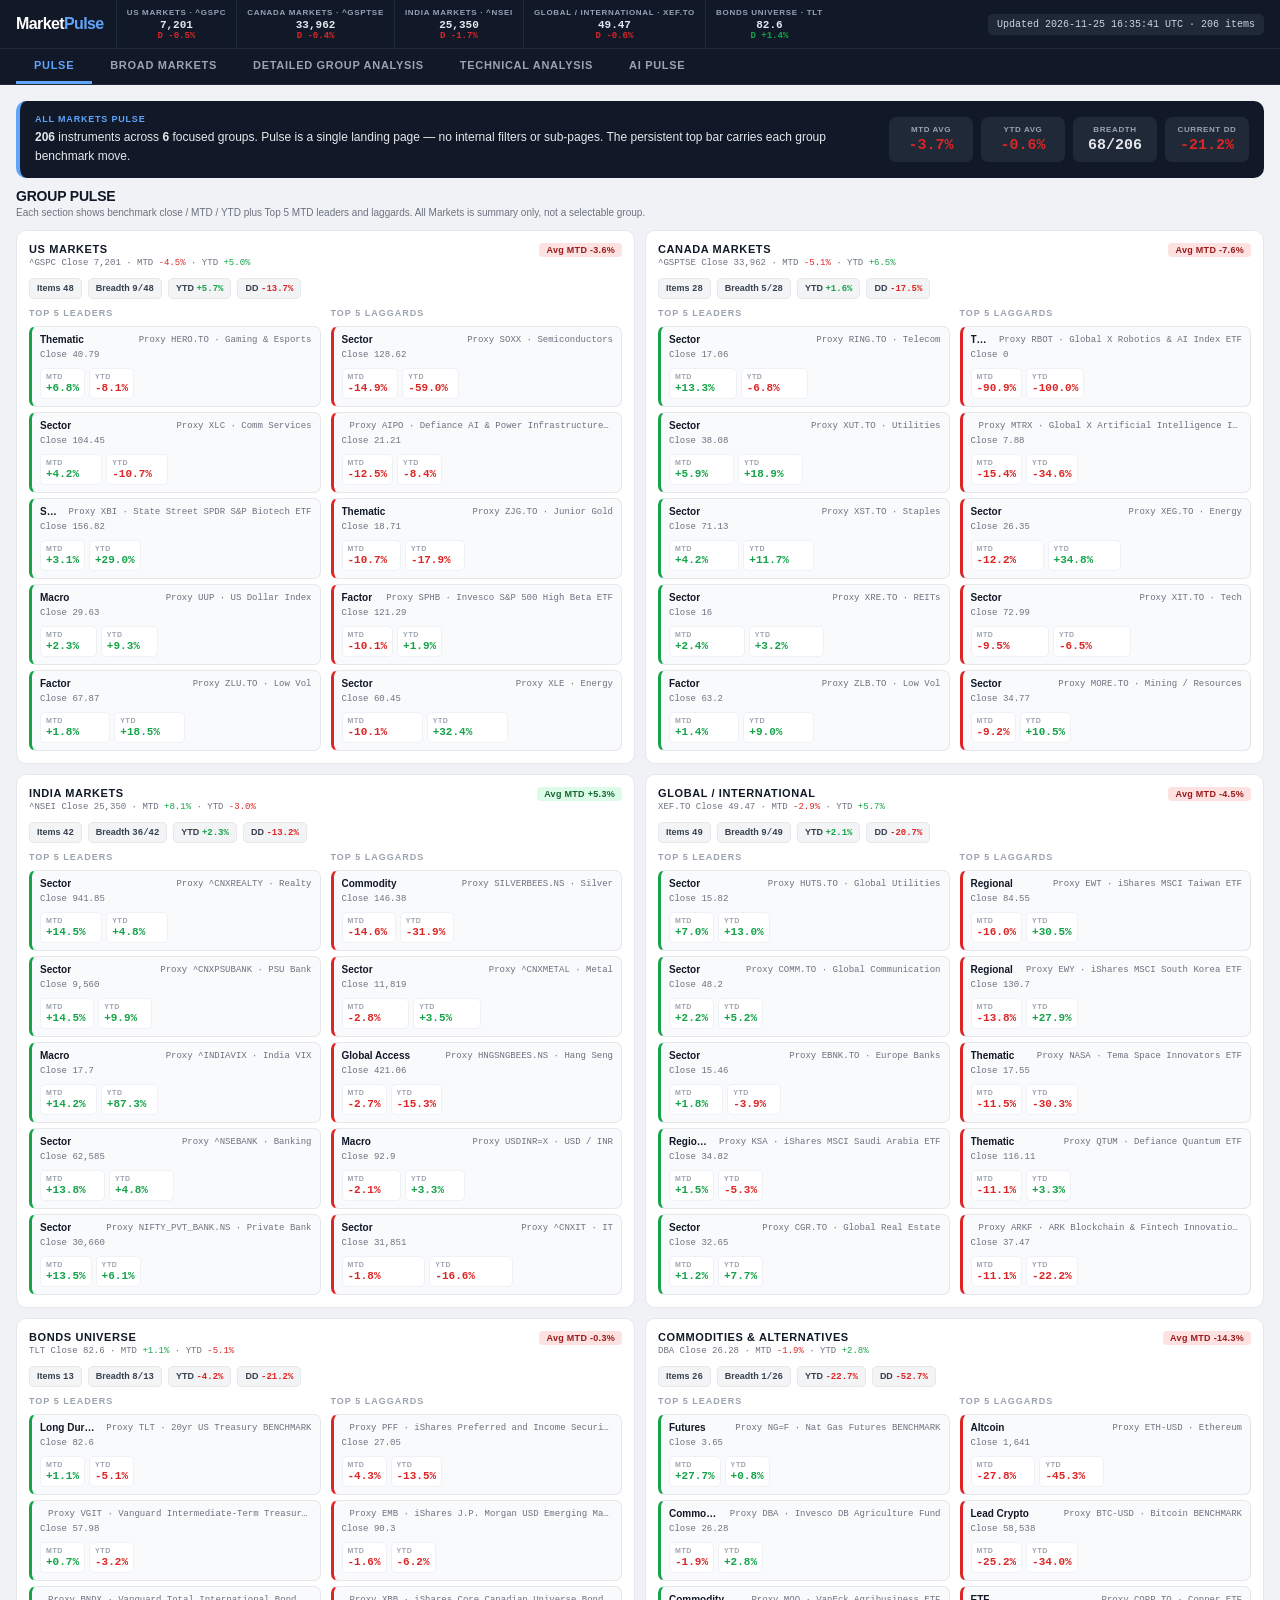
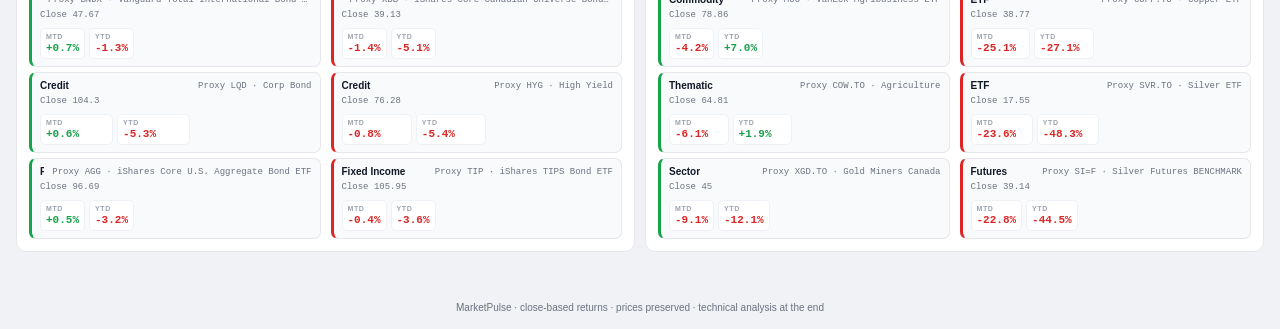
==== commit a03c9add: "Add files via upload" ====
--- a/index.html
+++ b/index.html
@@ -28,37 +28,20 @@
 @media(max-width:1000px){.pulse-only-groups,.pulse-leader-wrap{grid-template-columns:1fr}.ps-metrics{grid-template-columns:repeat(2,minmax(82px,1fr));min-width:0;width:100%}}
 
 
-/* AI Quant panel */
-details.ai{background:#fff;border:1px solid #e5e7eb;border-left:4px solid #7c3aed;border-radius:10px;margin-bottom:10px;overflow:hidden}
-details.ai>summary{cursor:pointer;list-style:none;padding:10px 14px;display:flex;gap:10px;align-items:center;flex-wrap:wrap;background:#faf5ff}
-details.ai>summary::-webkit-details-marker{display:none}
-.ai-t{font-size:10px;font-weight:900;letter-spacing:.8px;text-transform:uppercase;color:#7c3aed}
-.ai-reg{font-size:13px;font-weight:800;color:#111827;flex:1;min-width:160px}
-.ai-conf{font-size:10px;font-weight:800;padding:2px 8px;border-radius:99px;background:#ede9fe;color:#5b21b6;text-transform:uppercase}
-.ai-conf.high{background:#dcfce7;color:#166534}.ai-conf.low{background:#fee2e2;color:#991b1b}
-.ai-stale{font-size:10px;font-weight:800;padding:2px 8px;border-radius:99px;background:#fef3c7;color:#92400e}
-.ai-body{padding:12px 14px;display:grid;gap:12px;font-size:12px;line-height:1.5;color:#1f2937}
-.ai-thesis{font-size:13px;font-weight:600}
-.ai-g2{display:grid;grid-template-columns:1fr 1fr;gap:12px}
-@media(max-width:800px){.ai-g2{grid-template-columns:1fr}}
-.ai-h{font-size:9px;font-weight:900;letter-spacing:.8px;text-transform:uppercase;color:#6b7280;margin-bottom:4px}
-.ai-body ul{padding-left:16px}.ai-body li{margin:2px 0}
-.ai-none{color:#9ca3af;font-size:11px}
-.ai-tbl{width:100%;border-collapse:collapse;font-size:11px}.ai-tbl th{text-align:left;font-size:9px;text-transform:uppercase;color:#6b7280;padding:4px 6px;border-bottom:1px solid #e5e7eb}.ai-tbl td{padding:5px 6px;border-bottom:1px solid #f3f4f6;vertical-align:top}
-.ai-lv{font-weight:800;white-space:nowrap}
-.ai-foot{font-size:10px;color:#6b7280;border-top:1px solid #f3f4f6;padding-top:8px}
-.ai-go{border:1px solid #7c3aed;color:#5b21b6;background:#fff;border-radius:6px;padding:3px 9px;font-size:11px;font-weight:700;cursor:pointer}
+/* AI Pulse dedicated view */
+.ai-pulse-wrap{max-width:1200px;margin:0 auto}.ai-pulse-hero{display:flex;justify-content:space-between;gap:18px;align-items:flex-start;background:#fff;border:1px solid #e5e7eb;border-radius:10px;padding:16px;margin-bottom:10px}.ai-kicker{font-size:9px;font-weight:900;letter-spacing:1px;color:#6b7280}.ai-pulse-hero h2{font-size:20px;margin:3px 0}.ai-regime{font-size:13px;font-weight:900;color:#2563eb;margin:4px 0 7px}.ai-pulse-hero p{font-size:12px;line-height:1.55;max-width:760px}.ai-meta{display:flex;flex-direction:column;gap:5px;min-width:180px;font-size:10px;color:#6b7280}.ai-meta b{color:#111827}.ai-stale{color:#92400e;background:#fef3c7;padding:4px 7px;border-radius:5px}.ai-counts{display:grid;grid-template-columns:repeat(4,minmax(0,1fr));gap:8px;margin-bottom:10px}.ai-count{background:#fff;border:1px solid #e5e7eb;border-radius:8px;padding:10px}.ai-count b{display:block;font:900 18px 'Courier New',monospace}.ai-count span,.ai-muted{font-size:10px;color:#6b7280}.ai-section{background:#fff;border:1px solid #e5e7eb;border-radius:10px;padding:12px;margin-bottom:10px}.ai-section h3{font-size:12px;margin-bottom:7px}.ai-tier-grid{display:grid;grid-template-columns:repeat(auto-fit,minmax(190px,1fr));gap:7px}.ai-tier{border:1px solid #e5e7eb;border-radius:7px;padding:9px;font-size:11px}.ai-tier b{display:block;margin-bottom:3px}.ai-pulse-list{display:grid;grid-template-columns:repeat(auto-fit,minmax(260px,1fr));gap:7px;margin-top:8px}.ai-pulse-row{border:1px solid #e5e7eb;border-radius:7px;padding:9px;font-size:11px;line-height:1.5}.ai-pulse-row-head{display:flex;justify-content:space-between;gap:8px;margin-bottom:4px}.ai-pill{font-size:9px;background:#f3f4f6;border-radius:99px;padding:2px 7px;color:#4b5563}.ai-two{display:grid;grid-template-columns:1fr 1fr;gap:10px}.ai-picks{display:grid;gap:7px}.ai-pick{display:grid;grid-template-columns:100px 1fr;gap:8px;font-size:11px;border-bottom:1px solid #f3f4f6;padding-bottom:6px}.ai-section ul{padding-left:17px;font-size:11px}.ai-section li{margin:3px 0}.ai-foot{font-size:10px;color:#6b7280;padding:5px 2px 12px}
+@media(max-width:800px){.ai-pulse-hero{display:block}.ai-meta{margin-top:12px}.ai-counts{grid-template-columns:repeat(2,minmax(0,1fr))}.ai-two{grid-template-columns:1fr}}
 </style>
 </head>
 <body>
 <div class="topbar"><div class="logo">Market<em>Pulse</em></div><div class="mkt-strip" id="mktStrip"></div><div class="upd" id="updated">Loading…</div></div>
-<div class="tabs" id="tabs"><div class="tab on" data-view="pulse">Pulse</div><div class="tab" data-view="broad">Broad Markets</div><div class="tab" data-view="detail">Detailed Group Analysis</div><div class="tab" data-view="technical">Technical Analysis</div></div>
+<div class="tabs" id="tabs"><div class="tab on" data-view="pulse">Pulse</div><div class="tab" data-view="broad">Broad Markets</div><div class="tab" data-view="detail">Detailed Group Analysis</div><div class="tab" data-view="technical">Technical Analysis</div><div class="tab" data-view="aiPulse">AI Pulse</div></div>
 <div class="subbar" id="subbar"></div><div class="sectionbar" id="sectionbar"></div><div class="cnt" id="app"><div class="loading">Loading MarketPulse JSON…</div></div><div class="footer">MarketPulse · close-based returns · prices preserved · technical analysis at the end</div>
 <script>
 const DATA_PATHS=['data/market_pulse_combined.json','./data/market_pulse_combined.json','market_pulse_combined.json','./market_pulse_combined.json'];
 const LAST_PATHS=['data/last_updated.json','./data/last_updated.json','last_updated.json','./last_updated.json'];
 const TECH_PATHS=['data/technical_summary.json','./data/technical_summary.json','technical_summary.json','./technical_summary.json'];
-const AI_PATHS=['data/ai_insights.json','./data/ai_insights.json','ai_insights.json','./ai_insights.json'];
+const AI_PULSE_PATHS=['data/ai_pulse.json','./data/ai_pulse.json','ai_pulse.json','./ai_pulse.json'];
 const MONTHS=['Jan','Feb','Mar','Apr','May','Jun','Jul','Aug','Sep','Oct','Nov','Dec'];
 const GROUP_ORDER=['US Markets','Canada Markets','India Markets','Global / International','Gold','Silver & Other Metals','Crude Oil & Commodities','Natural Gas','Bonds Universe','Crypto'];
 const GROUP_LABELS={
@@ -79,7 +62,7 @@
   US:'^GSPC',Canada:'^GSPTSE',India:'^NSEI',Global:'XEF.TO',SilverMetals:'SI=F',CrudeOil:'CL=F',NaturalGas:'NG=F',Bonds:'TLT'
 };
 const MAJOR_SYMS=['^GSPC','^GSPTSE','^NSEI','XEF.TO','GC=F','SI=F','CL=F','NG=F','TLT','SHY','BTC-USD','ETH-USD'];
-let STATE={ai:null,aiOpen:true,ma18Group:'ALL',data:null,last:null,techRaw:null,techMap:{},groups:[],items:[],view:'pulse',group:'ALL',broadKey:'CROSS',broadSection:'overview',techGroup:'ALL',techTf:'monthly',techCoverage:'complete',sort:{},filter:''};
+let STATE={aiPulse:null,ma18Group:'ALL',data:null,last:null,techRaw:null,techMap:{},groups:[],items:[],view:'pulse',group:'ALL',broadKey:'CROSS',broadSection:'overview',techGroup:'ALL',techTf:'monthly',techCoverage:'complete',sort:{},filter:''};
 async function fetchFirst(paths,optional=false){let e;for(const p of paths){try{const r=await fetch(p+'?v='+Date.now(),{cache:'no-store'});if(r.ok)return await r.json();e=new Error(p+' '+r.status)}catch(x){e=x}}if(optional)return null;throw e||new Error('No JSON found')}
 function num(v){if(v===null||v===undefined||v==='')return null;if(typeof v==='number')return isFinite(v)?v:null;const n=parseFloat(String(v).replace('%','').replace('+','').replace(/,/g,''));return isFinite(n)?n:null}
 function get(o,paths,f=null){for(const p of paths){let x=o;for(const k of p.split('.')){if(x&&Object.prototype.hasOwnProperty.call(x,k))x=x[k];else{x=undefined;break}}if(x!==undefined&&x!==null&&x!=='')return x}return f}
@@ -147,7 +130,7 @@
 function assetLabel(i){const sym=String(i.symbol||'');const map={'^GSPC':'S&P 500','^GSPTSE':'TSX Composite','^NSEI':'Nifty 50','XEF.TO':'Global EAFE','GC=F':'Gold','SI=F':'Silver','CL=F':'Crude Oil','NG=F':'Natural Gas','TLT':'Long Bonds','SHY':'Short Bonds','BTC-USD':'Bitcoin','ETH-USD':'Ethereum'};return map[sym]||i.display_group||groupName(i)||i.market_group||sym}
 function renderSubbars(){const sb=document.getElementById('subbar'),sec=document.getElementById('sectionbar');sb.className='subbar';sec.className='sectionbar';sb.innerHTML='';sec.innerHTML='';if(STATE.view==='broad'){const assets=broadAssets();sb.classList.add('show');sb.innerHTML=`<button class="subpill ${STATE.broadKey==='CROSS'?'on':''}" onclick="setBroadAsset('CROSS')">Cross-Asset</button>`+assets.map(a=>`<button class="subpill ${STATE.broadKey===a.asset_key?'on':''}" onclick="setBroadAsset('${esc(a.asset_key)}')">${esc(assetLabel(a))}</button>`).join('')}else if(STATE.view==='detail'){sb.classList.add('show');sb.innerHTML=STATE.groups.map(g=>`<button class="subpill ${STATE.group===g.market_group?'on':''}" onclick="setGroup('${esc(g.market_group)}')">${esc(groupName(g))}</button>`).join('')}}
 function setView(v){STATE.view=v;STATE.filter='';if(v==='detail'&&(STATE.group==='ALL'||!STATE.groups.some(g=>g.market_group===STATE.group)))STATE.group=STATE.groups[0]?.market_group||'ALL';document.querySelectorAll('.tab').forEach(t=>t.classList.toggle('on',t.dataset.view===v));render()}function setGroup(g){STATE.group=g;STATE.filter='';render()}function setBroadAsset(k){STATE.broadKey=k;STATE.filter='';render()}function setBroadSection(s){STATE.broadSection=s;render()}function showBroadAsset(k){STATE.view='broad';STATE.broadKey=k;document.querySelectorAll('.tab').forEach(t=>t.classList.toggle('on',t.dataset.view==='broad'));render()}document.getElementById('tabs').addEventListener('click',e=>{const t=e.target.closest('.tab');if(t)setView(t.dataset.view)});window.setGroup=setGroup;window.setBroadAsset=setBroadAsset;window.setBroadSection=setBroadSection;window.showBroadAsset=showBroadAsset;
-function render(){buildStrip();renderSubbars();if(STATE.view==='pulse')renderPulse();if(STATE.view==='broad')renderBroad();if(STATE.view==='detail')renderDetail();if(STATE.view==='technical')renderTechnical();aiMount()}
+function render(){buildStrip();renderSubbars();if(STATE.view==='pulse')renderPulse();if(STATE.view==='broad')renderBroad();if(STATE.view==='detail')renderDetail();if(STATE.view==='technical')renderTechnical();if(STATE.view==='aiPulse')renderAIPulse()}
 function renderPulse(){const all=summaries(STATE.items),pg=pulseGroups();document.getElementById('app').innerHTML=`<div class="pulse-wrap"><div class="pulse-summary"><div class="ps-main"><div class="ps-label">All Markets Pulse</div><div class="ps-text"><b>${STATE.items.length}</b> instruments across <b>${STATE.groups.length}</b> focused groups. Pulse is a single landing page — no internal filters or sub-pages. The persistent top bar carries each group benchmark move.</div></div><div class="ps-metrics"><div class="ps-box"><div class="ps-box-l">MTD Avg</div><div class="ps-box-v ${cls(all.m)}">${fmt(all.m)}</div></div><div class="ps-box"><div class="ps-box-l">YTD Avg</div><div class="ps-box-v ${cls(all.y)}">${fmt(all.y)}</div></div><div class="ps-box"><div class="ps-box-l">Breadth</div><div class="ps-box-v">${all.pos}/${STATE.items.length}</div></div><div class="ps-box"><div class="ps-box-l">Current DD</div><div class="ps-box-v ${cls(all.cd)}">${fmt(all.cd)}</div></div></div></div><div class="pulse-title-row"><div><div class="pulse-title">Group Pulse</div><div class="pulse-sub">Each section shows benchmark close / MTD / YTD plus Top 5 MTD leaders and laggards. All Markets is summary only, not a selectable group.</div></div></div><div class="pulse-only-groups">${pg.map(groupPulse).join('')}</div></div>`}
 function benchmarkGrid(items){return`<div class="grid g4">${items.map(i=>`<div class="card"><div class="card-h"><div><div class="card-title">${esc(i.display_group||i.market_group)}</div><div class="card-sub">${esc(i.symbol)} · Close ${money(close(i))}</div></div><span class="badge ${mtd(i)>=0?'bd':'br'}">MTD ${fmt(mtd(i))}</span></div><div class="metric-row"><div class="metric"><div class="ml">YTD</div><div class="mv ${cls(ytd(i))}">${fmt(ytd(i))}</div></div><div class="metric"><div class="ml">Cur DD</div><div class="mv ${cls(dd(i))}">${fmt(dd(i))}</div></div><div class="metric"><div class="ml">Signal</div><div class="mv">${zbadge(signal(i))}</div></div></div></div>`).join('')}</div>`}
 function pulseGroups(){
@@ -333,38 +316,25 @@
 function drawdownTable(items){return sortableTable(items.map(i=>({Symbol:i.symbol,Name:itemName(i),Close:close(i),CurrentDD:dd(i),MaxDD:maxdd(i),MTD:mtd(i),YTD:ytd(i),_item:i})).sort((a,b)=>(a.CurrentDD??0)-(b.CurrentDD??0)).slice(0,30),'drawdown')}
 function supportTable(items){return sortableTable(items.map(i=>({Symbol:i.symbol,Close:close(i),Signal:signal(i),Pivot:level(i,'pivot'),S1:level(i,'s1'),S2:level(i,'s2'),R1:level(i,'r1'),R2:level(i,'r2'),CPR:cprText(i),_item:i})).slice(0,50),'support')}
 
-/* ---- AI Quant panel: optional, fail-soft, all text escaped ---- */
-function aiKey(){const v=STATE.view;if(v==='pulse')return'pulse';if(v==='broad')return'broad';if(v==='technical')return'technical';if(v==='detail')return'detail:'+STATE.group;return null}
-function aiUl(a,fn){return a&&a.length?'<ul>'+a.map(fn).join('')+'</ul>':'<div class="ai-none">None flagged</div>'}
-function aiEv(a){return aiUl(a,x=>`<li title="${esc((x.source_fields||[]).join(', '))}">${esc(x.claim)}</li>`)}
-function aiTs(s){return esc(String(s||'').replace('T',' ').replace('+00:00',' UTC'))}
-function aiPanel(key){
-  const ins=STATE.ai&&STATE.ai.insights&&STATE.ai.insights[key];if(!ins||typeof ins!=='object')return'';
-  try{
-    const src=key==='technical'?STATE.techRaw?.generated_at:STATE.data?.generated_at;
-    const stale=!!(src&&ins.data_generated_at&&src!==ins.data_generated_at);
-    const lvl=(ins.confidence&&ins.confidence.level)||'low';
-    const sc=(ins.scenarios||[]).map(s=>`<tr><td><b>${esc(s.symbol||'')}</b> ${esc(s.name||'')}</td><td>${esc(s.trigger||'')}${s.trigger_level!=null?` <span class="ai-lv">${esc(s.trigger_direction)} ${esc(money(s.trigger_level))}</span>`:''}</td><td>${esc(s.confirmation||'')}</td><td>${esc(s.invalidation||'')}${s.invalidation_level!=null?` <span class="ai-lv">${esc(s.invalidation_direction)} ${esc(money(s.invalidation_level))}</span>`:''}</td></tr>`).join('');
-    const rc=(ins.ranked_candidates||[]).map(c=>`<li><b>${esc(c.rank)}. ${esc(c.symbol)}</b> — ${esc(c.reason)}</li>`).join('');
-    const pr=(ins.prior_call_review||[]).map(c=>`<li><b>${esc(c.symbol)}</b> ${esc(c.scenario||'')}: ${esc(String(c.status||'').replace(/_/g,' '))}${c.trigger_date?` (trigger ${esc(c.trigger_date)})`:''}${c.invalidation_date?` (invalidated ${esc(c.invalidation_date)})`:''}</li>`).join('');
-    const nt=ins.next_tab&&ins.next_tab.tab&&ins.next_tab.tab!=='none'?`<div><button class="ai-go" data-tab="${esc(ins.next_tab.tab)}" data-target="${esc(ins.next_tab.target||'')}" onclick="aiGo(this.dataset.tab,this.dataset.target)">Next: ${esc(ins.next_tab.tab)}${ins.next_tab.target?' · '+esc(ins.next_tab.target):''} →</button> <span class="ai-none">${esc(ins.next_tab.why||'')}</span></div>`:'';
-    return `<details class="ai" ${STATE.aiOpen===false?'':'open'} ontoggle="STATE.aiOpen=this.open"><summary><span class="ai-t">AI Quant read</span><span class="ai-reg">${esc(ins.regime||'')}</span><span class="ai-conf ${esc(lvl)}">${esc(lvl)} confidence</span>${stale?'<span class="ai-stale">Stale: data updated since this read</span>':''}</summary><div class="ai-body">`+
-      `<div class="ai-thesis">${esc(ins.thesis||'')}</div>`+
-      (ins.confidence&&ins.confidence.reasons?`<div class="ai-none">Confidence: ${esc(ins.confidence.reasons.join(' · '))}</div>`:'')+
-      `<div class="ai-g2"><div><div class="ai-h">Evidence for</div>${aiEv(ins.evidence_for)}</div><div><div class="ai-h">Evidence against</div>${aiEv(ins.evidence_against)}</div></div>`+
-      `<div><div class="ai-h">Conflicts</div>${aiEv(ins.conflicts)}</div>`+
-      (sc?`<div><div class="ai-h">Scenarios · triggers and invalidation from supplied levels</div><div class="table-wrap"><table class="ai-tbl"><tr><th>Scenario</th><th>Trigger</th><th>Confirmation</th><th>Invalidation</th></tr>${sc}</table></div></div>`:'')+
-      (rc?`<div><div class="ai-h">Ranked</div><ul>${rc}</ul></div>`:'')+
-      `<div class="ai-g2"><div><div class="ai-h">Risks</div>${aiUl(ins.risks,x=>`<li>${esc(x)}</li>`)}</div><div><div class="ai-h">What would change my view</div>${aiUl(ins.what_would_change_my_view,x=>`<li>${esc(x)}</li>`)}</div></div>`+
-      (ins.change_since_last_run?`<div><div class="ai-h">Change since last run</div>${esc(ins.change_since_last_run)}</div>`:'')+
-      (pr?`<div><div class="ai-h">Prior call review · scored by backend</div><ul>${pr}</ul></div>`:'')+
-      (ins.sample_size_flags&&ins.sample_size_flags.length?`<div><div class="ai-h">Sample size / evidence limits</div>${aiUl(ins.sample_size_flags,x=>`<li>${esc(x)}</li>`)}</div>`:'')+
-      nt+
-      `<div class="ai-foot">Model ${esc(ins.model||'?')} · prompt ${esc(ins.prompt_version||'?')} · generated ${aiTs(ins.generated_at)} · data ${aiTs(ins.data_generated_at)}. ${esc((STATE.ai&&STATE.ai.disclaimer)||'Analysis for your own decision. Not trade advice.')}</div></div></details>`;
-  }catch(e){return''}
-}
-function aiMount(){try{const k=aiKey(),h=k?aiPanel(k):'';if(h)document.getElementById('app').insertAdjacentHTML('afterbegin',h)}catch(e){}}
-function aiGo(tab,target){if(tab==='detail'&&target&&STATE.groups.some(g=>g.market_group===target))STATE.group=target;setView(tab)}
-async function init(){try{const[data,last,tech,ai]=await Promise.all([fetchFirst(DATA_PATHS),fetchFirst(LAST_PATHS,true),fetchFirst(TECH_PATHS,true),fetchFirst(AI_PATHS,true).catch(()=>null)]);const n=norm(data);STATE.data=data;STATE.last=last;STATE.techRaw=tech;STATE.ai=ai;STATE.techMap=buildTechMap(tech);STATE.groups=n.groups;STATE.items=n.items;STATE.group=STATE.groups[0]?.market_group||'ALL';setUpdated();buildStrip();render()}catch(e){document.getElementById('app').innerHTML=`<div class="err"><b>Unable to load MarketPulse data.</b><br>${esc(e.message)}<br><br>Expected JSON paths: ${DATA_PATHS.join(', ')}</div>`}}init();
+/* ---- Consolidated AI Pulse view ---- */
+function aiList(items){return items&&items.length?'<ul>'+items.map(x=>'<li>'+esc(typeof x==='string'?x:(x.rationale||x.view||x.claim||JSON.stringify(x)))+'</li>').join('')+'</ul>':'<div class="ai-muted">No items flagged in this run.</div>'}
+function aiAnalysisCards(items,limited=false){return items&&items.length?items.map(x=>`<article class="ai-pulse-row"><div class="ai-pulse-row-head"><b>${esc(x.symbol||'')}</b><span class="ai-pill">${esc(x.priority|| (limited?'Limited data':'Full data'))}</span></div><div>${esc(x.view||x.rationale||'')}</div>${x.evidence?`<div class="ai-muted">Evidence: ${esc(Array.isArray(x.evidence)?x.evidence.join(' · '):x.evidence)}</div>`:''}${x.available_evidence?`<div class="ai-muted">Available: ${esc(x.available_evidence.join(', '))}</div>`:''}${x.limitations?`<div class="ai-muted">Unavailable: ${esc(x.limitations.join(', '))}</div>`:''}</article>`).join(''):'<div class="ai-muted">No instrument commentary generated for this section.</div>'}
+function renderAIPulse(){
+ const d=STATE.aiPulse;
+ if(!d){document.getElementById('app').innerHTML='<div class="err">AI Pulse is not available yet. The daily AI workflow may not have completed successfully.</div>';return}
+ const stale=!!(STATE.techRaw?.generated_at&&d.data_generated_at&&STATE.techRaw.generated_at!==d.data_generated_at);
+ const tiers=(d.priority_tiers||[]).map(t=>`<div class="ai-tier"><b>${esc(t.tier||'Priority')}</b><div>${esc(t.description||'')}</div><div class="ai-muted">${esc((t.symbols||[]).join(' · ')||'No symbols listed')}</div></div>`).join('');
+ const picks=(arr)=>arr&&arr.length?'<div class="ai-picks">'+arr.map(x=>`<div class="ai-pick"><b>${esc(x.symbol||'')}</b><span>${esc(x.rationale||'')}</span></div>`).join('')+'</div>':'<div class="ai-muted">No pick identified from the supplied evidence.</div>';
+ document.getElementById('app').innerHTML=`<div class="ai-pulse-wrap"><div class="ai-pulse-hero"><div><div class="ai-kicker">MARKETPULSE · DAILY QUANT READ</div><h2>AI Pulse</h2><div class="ai-regime">${esc(d.market_regime||'Regime not stated')}</div><p>${esc(d.market_overview||'')}</p></div><div class="ai-meta"><b>${esc(d.confidence||'low').toUpperCase()} confidence</b><span>As of ${esc(d.asof||'—')}</span><span>Generated ${esc(String(d.generated_at||'').replace('T',' ').replace('+00:00',' UTC'))}</span>${stale?'<span class="ai-stale">Technical data updated since this AI run</span>':''}</div></div>
+ <div class="ai-counts"><div class="ai-count"><b>${Number(d.meta?.universe_count||0)}</b><span>Instruments</span></div><div class="ai-count"><b>${Number(d.meta?.full_data_count||0)}</b><span>Full-data</span></div><div class="ai-count"><b>${Number(d.meta?.limited_data_count||0)}</b><span>Limited-data</span></div><div class="ai-count"><b>${esc(d.confidence||'—')}</b><span>Confidence</span></div></div>
+ <section class="ai-section"><h3>Priority tiers</h3><div class="ai-tier-grid">${tiers||'<div class="ai-muted">No priority tiers supplied.</div>'}</div></section>
+ <section class="ai-section"><h3>Full-data instrument analysis</h3><p class="ai-muted">Instruments with the required combination of technical, RRG and daily/weekly VSA fields.</p><div class="ai-pulse-list">${aiAnalysisCards(d.full_data_analysis,false)}</div></section>
+ <section class="ai-section"><h3>Limited-data instrument analysis</h3><p class="ai-muted">Interpreted only from available fields; missing evidence is shown rather than inferred.</p><div class="ai-pulse-list">${aiAnalysisCards(d.limited_data_analysis,true)}</div></section>
+ <div class="ai-two"><section class="ai-section"><h3>Daily picks · watchlist</h3>${picks(d.daily_picks)}</section><section class="ai-section"><h3>Weekly picks · watchlist</h3>${picks(d.weekly_picks)}</section></div>
+ <div class="ai-two"><section class="ai-section"><h3>Risks</h3>${aiList(d.risks)}</section><section class="ai-section"><h3>What to watch</h3>${aiList(d.what_to_watch)}</section></div>
+ <section class="ai-section"><h3>Confidence and evidence limits</h3>${aiList(d.confidence_notes)}</section>
+ <div class="ai-foot">Model ${esc(d.model||'—')} · Prompt ${esc(d.prompt_version||'—')} · Data snapshot ${esc(d.data_generated_at||'—')}. ${esc(d.disclaimer||'')}</div></div>`;
+}
+async function init(){try{const[data,last,tech,aiPulse]=await Promise.all([fetchFirst(DATA_PATHS),fetchFirst(LAST_PATHS,true),fetchFirst(TECH_PATHS,true),fetchFirst(AI_PULSE_PATHS,true).catch(()=>null)]);const n=norm(data);STATE.data=data;STATE.last=last;STATE.techRaw=tech;STATE.aiPulse=aiPulse;STATE.techMap=buildTechMap(tech);STATE.groups=n.groups;STATE.items=n.items;STATE.group=STATE.groups[0]?.market_group||'ALL';setUpdated();buildStrip();render()}catch(e){document.getElementById('app').innerHTML=`<div class="err"><b>Unable to load MarketPulse data.</b><br>${esc(e.message)}<br><br>Expected JSON paths: ${DATA_PATHS.join(', ')}</div>`}}init();
 </script>
 </body></html>
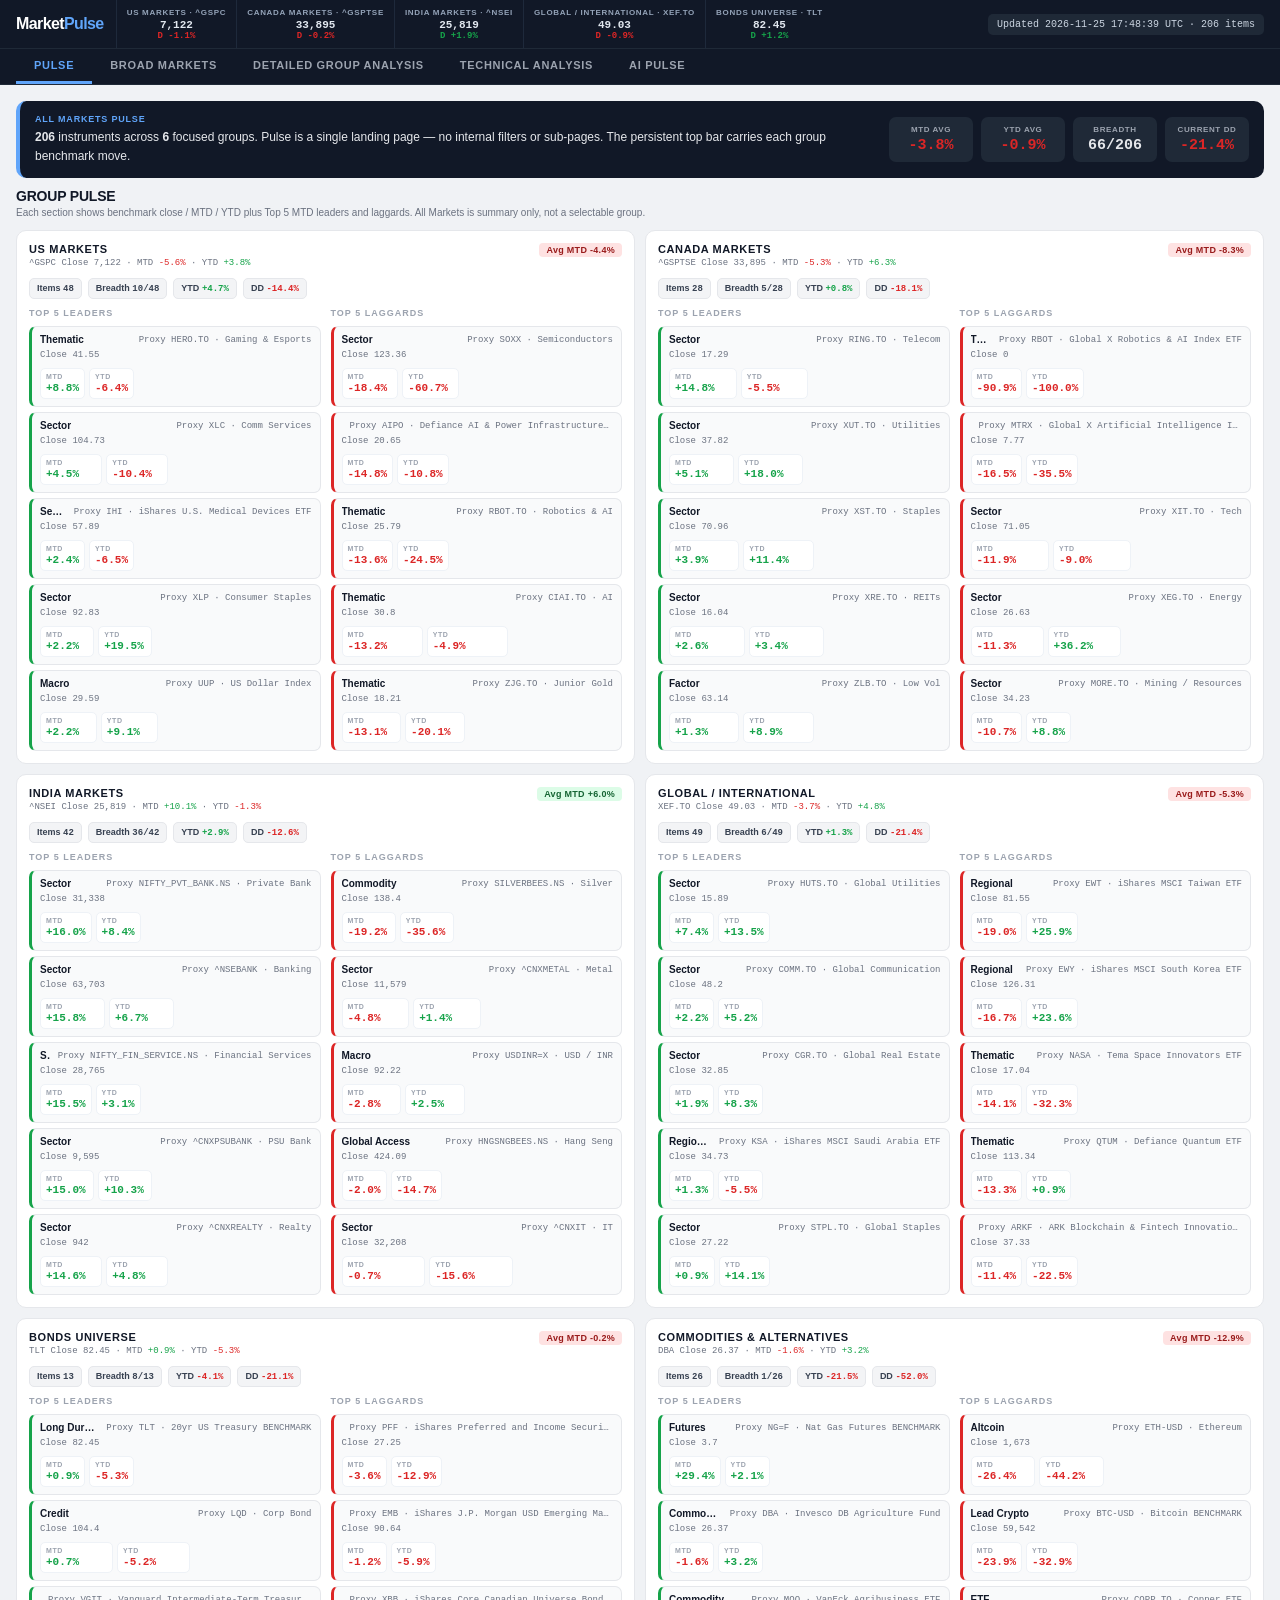
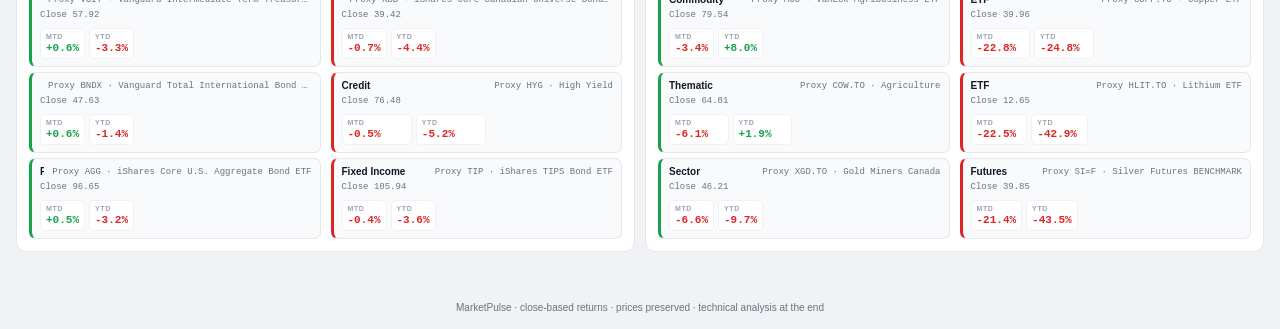
==== commit f69d5c9b: "Add files via upload" ====
--- a/index.html
+++ b/index.html
@@ -31,6 +31,24 @@
 /* AI Pulse dedicated view */
 .ai-pulse-wrap{max-width:1200px;margin:0 auto}.ai-pulse-hero{display:flex;justify-content:space-between;gap:18px;align-items:flex-start;background:#fff;border:1px solid #e5e7eb;border-radius:10px;padding:16px;margin-bottom:10px}.ai-kicker{font-size:9px;font-weight:900;letter-spacing:1px;color:#6b7280}.ai-pulse-hero h2{font-size:20px;margin:3px 0}.ai-regime{font-size:13px;font-weight:900;color:#2563eb;margin:4px 0 7px}.ai-pulse-hero p{font-size:12px;line-height:1.55;max-width:760px}.ai-meta{display:flex;flex-direction:column;gap:5px;min-width:180px;font-size:10px;color:#6b7280}.ai-meta b{color:#111827}.ai-stale{color:#92400e;background:#fef3c7;padding:4px 7px;border-radius:5px}.ai-counts{display:grid;grid-template-columns:repeat(4,minmax(0,1fr));gap:8px;margin-bottom:10px}.ai-count{background:#fff;border:1px solid #e5e7eb;border-radius:8px;padding:10px}.ai-count b{display:block;font:900 18px 'Courier New',monospace}.ai-count span,.ai-muted{font-size:10px;color:#6b7280}.ai-section{background:#fff;border:1px solid #e5e7eb;border-radius:10px;padding:12px;margin-bottom:10px}.ai-section h3{font-size:12px;margin-bottom:7px}.ai-tier-grid{display:grid;grid-template-columns:repeat(auto-fit,minmax(190px,1fr));gap:7px}.ai-tier{border:1px solid #e5e7eb;border-radius:7px;padding:9px;font-size:11px}.ai-tier b{display:block;margin-bottom:3px}.ai-pulse-list{display:grid;grid-template-columns:repeat(auto-fit,minmax(260px,1fr));gap:7px;margin-top:8px}.ai-pulse-row{border:1px solid #e5e7eb;border-radius:7px;padding:9px;font-size:11px;line-height:1.5}.ai-pulse-row-head{display:flex;justify-content:space-between;gap:8px;margin-bottom:4px}.ai-pill{font-size:9px;background:#f3f4f6;border-radius:99px;padding:2px 7px;color:#4b5563}.ai-two{display:grid;grid-template-columns:1fr 1fr;gap:10px}.ai-picks{display:grid;gap:7px}.ai-pick{display:grid;grid-template-columns:100px 1fr;gap:8px;font-size:11px;border-bottom:1px solid #f3f4f6;padding-bottom:6px}.ai-section ul{padding-left:17px;font-size:11px}.ai-section li{margin:3px 0}.ai-foot{font-size:10px;color:#6b7280;padding:5px 2px 12px}
 @media(max-width:800px){.ai-pulse-hero{display:block}.ai-meta{margin-top:12px}.ai-counts{grid-template-columns:repeat(2,minmax(0,1fr))}.ai-two{grid-template-columns:1fr}}
+
+/* AI Pulse executive intelligence redesign — scoped to AI Pulse only */
+.ai-pulse-wrap{max-width:1440px;margin:0 auto;color:#172033}
+.ai-exec-hero{display:grid;grid-template-columns:minmax(0,1.7fr) minmax(220px,.7fr);gap:16px;padding:20px;background:linear-gradient(120deg,#101c31,#172d49);color:#f8fbff;border:1px solid #244565;border-radius:14px;margin-bottom:12px;box-shadow:0 8px 22px rgba(15,23,42,.12)}
+.ai-eyebrow{font-size:9px;font-weight:900;letter-spacing:1.3px;text-transform:uppercase;color:#8fc8ff}
+.ai-exec-hero h2{font-size:23px;letter-spacing:-.5px;margin:5px 0 7px}.ai-exec-hero p{font-size:12px;line-height:1.65;color:#d8e6f5;max-width:900px}
+.ai-regime-line{font-size:15px;font-weight:900;color:#58dfa0;margin:5px 0 8px}.ai-exec-meta{display:grid;align-content:center;gap:8px;border-left:1px solid #38516d;padding-left:16px;font-size:11px;color:#b9cce0}.ai-exec-meta strong{color:#fff;font-size:14px}
+.ai-exec-kpis{display:grid;grid-template-columns:repeat(4,minmax(0,1fr));gap:9px;margin-bottom:12px}.ai-exec-kpi{background:#fff;border:1px solid #e2e8f0;border-radius:10px;padding:11px 13px;box-shadow:0 1px 2px #0f172a08}.ai-exec-kpi span{display:block;font-size:9px;color:#778398;text-transform:uppercase;font-weight:900;letter-spacing:.8px}.ai-exec-kpi b{display:block;font-size:19px;margin-top:4px;color:#172033}.ai-exec-grid{display:grid;grid-template-columns:minmax(0,1.25fr) minmax(320px,.95fr);gap:12px}.ai-exec-panel{background:#fff;border:1px solid #e2e8f0;border-radius:12px;padding:14px;margin-bottom:12px;box-shadow:0 1px 2px #0f172a08;min-width:0}.ai-exec-panel h3{font-size:12px;font-weight:900;margin-bottom:3px;color:#172033}.ai-panel-sub{font-size:10px;color:#718096;margin-bottom:10px;line-height:1.45}.ai-section-head{display:flex;align-items:flex-start;justify-content:space-between;gap:10px;margin-bottom:10px}.ai-section-tag{font-size:9px;font-weight:900;letter-spacing:.7px;text-transform:uppercase;color:#64748b}
+.ai-group-list{display:grid;gap:7px}.ai-group-card{display:grid;grid-template-columns:minmax(110px,.7fr) minmax(0,1.5fr);gap:10px;padding:10px;border:1px solid #e8edf3;border-radius:9px;background:#fbfdff}.ai-group-name{font-size:11px;font-weight:900}.ai-group-tone{font-size:9px;color:#64748b;margin-top:3px}.ai-group-view{font-size:11px;line-height:1.5;color:#344256}.ai-group-evidence{font-size:9px;color:#64748b;margin-top:4px}
+.ai-opportunity-list{display:grid;gap:8px}.ai-opportunity{display:grid;grid-template-columns:30px minmax(0,1fr) auto;gap:9px;align-items:start;padding:11px;border:1px solid #e3eaf2;border-radius:10px;background:#fff}.ai-opportunity-rank{width:27px;height:27px;border-radius:8px;background:#eaf3ff;color:#1d5f9e;font-weight:900;display:grid;place-items:center}.ai-opportunity b{font-size:12px}.ai-opportunity p{font-size:10px;line-height:1.5;color:#5c6b7d;margin-top:3px}.ai-priority{font-size:9px;font-weight:900;border-radius:99px;padding:4px 8px;background:#e8f7ef;color:#187347;white-space:nowrap}.ai-priority.watch{background:#fff5dc;color:#8a5a00}.ai-priority.risk{background:#fdebed;color:#a42b38}
+.ai-picks-grid{display:grid;grid-template-columns:1fr 1fr;gap:9px}.ai-pick-card{padding:11px;border:1px solid #e4eaf1;border-radius:9px;background:#fbfdff}.ai-pick-card b{font-size:12px}.ai-pick-card p{font-size:10px;color:#596a7e;line-height:1.5;margin-top:4px}
+.ai-change-list,.ai-bullet-list{padding:0;margin:0;list-style:none}.ai-change-list li,.ai-bullet-list li{font-size:10px;line-height:1.5;padding:6px 0;border-bottom:1px solid #eef2f6;color:#39485b}.ai-change-list li:last-child,.ai-bullet-list li:last-child{border-bottom:0}
+.ai-analyst{background:linear-gradient(120deg,#10213a,#173a55);color:#f5f9ff;border-radius:12px;padding:16px;border-left:4px solid #2fcf9b}.ai-analyst h3{color:#fff;font-size:13px;margin-bottom:7px}.ai-analyst p{font-size:12px;line-height:1.7;color:#e0edf8}.ai-analyst .ai-panel-sub{color:#9dbbd4}
+.ai-data-note{font-size:9px;color:#7b8797;line-height:1.5;margin-top:9px}.ai-confidence{display:flex;align-items:center;gap:8px;font-size:10px;color:#5b6879}.ai-confidence-dot{width:8px;height:8px;border-radius:50%;background:#16a36a;display:inline-block}.ai-stale{color:#8a5a00;background:#fff4d7;padding:5px 8px;border-radius:6px;font-size:10px}
+.ai-expand{border:1px solid #dce5ef;background:#f8fafc;color:#34516e;border-radius:7px;padding:6px 9px;font-size:10px;font-weight:800;cursor:pointer}.ai-detail{display:none;margin-top:8px;padding:9px;background:#f8fafc;border-radius:8px;font-size:10px;color:#526174;line-height:1.55}.ai-detail.open{display:block}
+@media(max-width:900px){.ai-exec-grid{grid-template-columns:1fr}.ai-exec-hero{grid-template-columns:1fr}.ai-exec-meta{border-left:0;border-top:1px solid #38516d;padding:10px 0 0;grid-template-columns:repeat(2,minmax(0,1fr))}}
+@media(max-width:650px){.ai-exec-kpis{grid-template-columns:repeat(2,minmax(0,1fr))}.ai-picks-grid{grid-template-columns:1fr}.ai-group-card{grid-template-columns:1fr;gap:4px}.ai-opportunity{grid-template-columns:27px minmax(0,1fr)}.ai-opportunity .ai-priority{grid-column:2;justify-self:start}.ai-exec-hero h2{font-size:20px}}
+
 </style>
 </head>
 <body>
@@ -323,18 +341,32 @@
  const d=STATE.aiPulse;
  if(!d){document.getElementById('app').innerHTML='<div class="err">AI Pulse is not available yet. The daily AI workflow may not have completed successfully.</div>';return}
  const stale=!!(STATE.techRaw?.generated_at&&d.data_generated_at&&STATE.techRaw.generated_at!==d.data_generated_at);
- const tiers=(d.priority_tiers||[]).map(t=>`<div class="ai-tier"><b>${esc(t.tier||'Priority')}</b><div>${esc(t.description||'')}</div><div class="ai-muted">${esc((t.symbols||[]).join(' · ')||'No symbols listed')}</div></div>`).join('');
- const picks=(arr)=>arr&&arr.length?'<div class="ai-picks">'+arr.map(x=>`<div class="ai-pick"><b>${esc(x.symbol||'')}</b><span>${esc(x.rationale||'')}</span></div>`).join('')+'</div>':'<div class="ai-muted">No pick identified from the supplied evidence.</div>';
- document.getElementById('app').innerHTML=`<div class="ai-pulse-wrap"><div class="ai-pulse-hero"><div><div class="ai-kicker">MARKETPULSE · DAILY QUANT READ</div><h2>AI Pulse</h2><div class="ai-regime">${esc(d.market_regime||'Regime not stated')}</div><p>${esc(d.market_overview||'')}</p></div><div class="ai-meta"><b>${esc(d.confidence||'low').toUpperCase()} confidence</b><span>As of ${esc(d.asof||'—')}</span><span>Generated ${esc(String(d.generated_at||'').replace('T',' ').replace('+00:00',' UTC'))}</span>${stale?'<span class="ai-stale">Technical data updated since this AI run</span>':''}</div></div>
- <div class="ai-counts"><div class="ai-count"><b>${Number(d.meta?.universe_count||0)}</b><span>Instruments</span></div><div class="ai-count"><b>${Number(d.meta?.full_data_count||0)}</b><span>Full-data</span></div><div class="ai-count"><b>${Number(d.meta?.limited_data_count||0)}</b><span>Limited-data</span></div><div class="ai-count"><b>${esc(d.confidence||'—')}</b><span>Confidence</span></div></div>
- <section class="ai-section"><h3>Priority tiers</h3><div class="ai-tier-grid">${tiers||'<div class="ai-muted">No priority tiers supplied.</div>'}</div></section>
- <section class="ai-section"><h3>Full-data instrument analysis</h3><p class="ai-muted">Instruments with the required combination of technical, RRG and daily/weekly VSA fields.</p><div class="ai-pulse-list">${aiAnalysisCards(d.full_data_analysis,false)}</div></section>
- <section class="ai-section"><h3>Limited-data instrument analysis</h3><p class="ai-muted">Interpreted only from available fields; missing evidence is shown rather than inferred.</p><div class="ai-pulse-list">${aiAnalysisCards(d.limited_data_analysis,true)}</div></section>
- <div class="ai-two"><section class="ai-section"><h3>Daily picks · watchlist</h3>${picks(d.daily_picks)}</section><section class="ai-section"><h3>Weekly picks · watchlist</h3>${picks(d.weekly_picks)}</section></div>
- <div class="ai-two"><section class="ai-section"><h3>Risks</h3>${aiList(d.risks)}</section><section class="ai-section"><h3>What to watch</h3>${aiList(d.what_to_watch)}</section></div>
- <section class="ai-section"><h3>Confidence and evidence limits</h3>${aiList(d.confidence_notes)}</section>
- <div class="ai-foot">Model ${esc(d.model||'—')} · Prompt ${esc(d.prompt_version||'—')} · Data snapshot ${esc(d.data_generated_at||'—')}. ${esc(d.disclaimer||'')}</div></div>`;
-}
+ const groupRows=Array.isArray(d.group_analysis)?d.group_analysis:[];
+ const full=Array.isArray(d.full_data_analysis)?d.full_data_analysis:[];
+ const limited=Array.isArray(d.limited_data_analysis)?d.limited_data_analysis:[];
+ const opportunities=[...full].filter(x=>x&&x.symbol).sort((a,b)=>priorityRank(a.priority)-priorityRank(b.priority)).slice(0,6);
+ const picks=(arr)=>Array.isArray(arr)&&arr.length?arr.slice(0,4).map(x=>`<div class="ai-pick-card"><b>${esc(x.symbol||'Candidate')}</b><p>${esc(x.rationale||'No rationale supplied.')}</p></div>`).join(''):'<div class="ai-muted">No candidates identified from the supplied evidence.</div>';
+ const list=(arr)=>Array.isArray(arr)&&arr.length?`<ul class="ai-bullet-list">${arr.slice(0,6).map(x=>`<li>${esc(typeof x==='string'?x:(x.view||x.rationale||JSON.stringify(x)))}</li>`).join('')}</ul>`:'<div class="ai-muted">No material items reported.</div>';
+ const groups=groupRows.length?groupRows.map((g,i)=>`<article class="ai-group-card"><div><div class="ai-group-name">${esc(g.group||g.market_group||'Market group')}</div><div class="ai-group-tone">${esc(g.regime||g.assessment||'AI assessment')}</div></div><div><div class="ai-group-view">${esc(g.interpretation||g.summary||g.view||'No group interpretation supplied.')}</div>${g.strengths?.length?`<div class="ai-group-evidence"><b>Strengths:</b> ${esc(g.strengths.join(' · '))}</div>`:''}${g.weaknesses?.length?`<div class="ai-group-evidence"><b>Weaknesses:</b> ${esc(g.weaknesses.join(' · '))}</div>`:''}${g.what_to_watch?.length?`<div class="ai-group-evidence"><b>Watch:</b> ${esc(g.what_to_watch.join(' · '))}</div>`:''}</div></article>`).join(''):'<div class="ai-muted">Group-level AI research will appear when the group-analysis output is available. No group interpretation is being fabricated from instrument labels.</div>';
+ const opportunityCards=opportunities.length?opportunities.map((x,i)=>`<article class="ai-opportunity"><div class="ai-opportunity-rank">${i+1}</div><div><b>${esc(x.symbol)}</b><p>${esc(x.view||x.rationale||'AI review not supplied.')}</p><div class="ai-group-evidence">${esc(Array.isArray(x.python_evidence)?x.python_evidence.join(' · '):(Array.isArray(x.evidence)?x.evidence.join(' · '):(x.evidence||'')))}</div></div><span class="ai-priority ${priorityClass(x.priority||x.status)}">${esc(x.priority||x.status||'REVIEW')} ${x.evidence_score!==undefined?'· '+x.evidence_score:''}</span></article>`).join(''):'<div class="ai-muted">No standout opportunities were returned in this run.</div>';
+ const counts=d.meta||{};
+ document.getElementById('app').innerHTML=`<div class="ai-pulse-wrap">
+  <section class="ai-exec-hero"><div><div class="ai-eyebrow">MARKETPULSE · EXECUTIVE MARKET INTELLIGENCE</div><h2>AI Pulse</h2><div class="ai-regime-line">${esc(d.market_regime||'Market regime not stated')}</div><p>${esc(d.market_overview||'No executive market overview was supplied for this run.')}</p></div><div class="ai-exec-meta"><div>AI confidence<br><strong>${esc(String(d.confidence||'low').toUpperCase())}</strong></div><div>Market data as of<br><strong>${esc(d.asof||'—')}</strong></div><div>AI generated<br><strong>${esc(String(d.generated_at||'—').replace('T',' ').replace('+00:00',' UTC'))}</strong></div><div>${stale?'<span class="ai-stale">Technical data newer than AI report</span>':'<span class="ai-confidence"><i class="ai-confidence-dot"></i> Snapshot aligned</span>'}</div></div></section>
+  <section class="ai-exec-kpis"><div class="ai-exec-kpi"><span>Instruments analysed</span><b>${Number(counts.universe_count||0)}</b></div><div class="ai-exec-kpi"><span>Full-data</span><b>${Number(counts.full_data_count||0)}</b></div><div class="ai-exec-kpi"><span>Limited-data</span><b>${Number(counts.limited_data_count||0)}</b></div><div class="ai-exec-kpi"><span>AI confidence</span><b>${esc(String(d.confidence||'—').toUpperCase())}</b></div></section>
+  <div class="ai-exec-grid"><div>
+   <section class="ai-exec-panel"><div class="ai-section-head"><div><div class="ai-section-tag">01 · GROUP RESEARCH</div><h3>Detailed Group Analysis — AI Insights</h3><div class="ai-panel-sub">AI interpretation of quantitative evidence prepared from Technical Summary.</div></div><span class="ai-pill">${groupRows.length} groups</span></div><div class="ai-group-list">${groups}</div></section>
+   <section class="ai-exec-panel"><div class="ai-section-head"><div><div class="ai-section-tag">02 · OPPORTUNITY RADAR</div><h3>Opportunities deserving attention</h3><div class="ai-panel-sub">Quantitative candidates reviewed by AI. These are research candidates, not trade instructions.</div></div></div><div class="ai-opportunity-list">${opportunityCards}</div><details style="margin-top:10px"><summary class="ai-expand">View all full-data instrument commentary (${full.length})</summary><div class="ai-pulse-list" style="margin-top:8px">${aiAnalysisCards(full,false)}</div></details><details style="margin-top:8px"><summary class="ai-expand">Limited-data observations (${limited.length})</summary><div class="ai-pulse-list" style="margin-top:8px">${aiAnalysisCards(limited,true)}</div></details></section>
+   <section class="ai-exec-panel"><div class="ai-section-tag">03 · RESEARCH WATCHLIST</div><h3>Daily and Weekly Picks</h3><div class="ai-panel-sub">Different holding horizons; no implied entry instruction.</div><div class="ai-picks-grid"><div><div class="ai-section-tag" style="margin-bottom:6px">DAILY</div>${picks(d.daily_picks)}</div><div><div class="ai-section-tag" style="margin-bottom:6px">WEEKLY</div>${picks(d.weekly_picks)}</div></div></section>
+  </div><div>
+   <section class="ai-exec-panel"><div class="ai-section-tag">04 · MARKET DEVELOPMENTS</div><h3>What changed / What to watch</h3>${list(d.what_to_watch)}</section>
+   <section class="ai-exec-panel"><div class="ai-section-tag">05 · RISK INTELLIGENCE</div><h3>Key risks and contradictions</h3>${list(d.risks)}</section>
+   <section class="ai-analyst"><div class="ai-eyebrow">06 · AI RESEARCH DESK</div><h3>Executive interpretation</h3><p>${esc(d.executive_conclusion||d.market_overview||'The AI report did not provide a separate executive conclusion.')}</p><div class="ai-panel-sub" style="margin-top:10px">The quantitative engine supplies measurements and rankings. AI explains patterns, conflicts and uncertainty without changing the underlying calculations.</div></section>
+   <section class="ai-exec-panel"><div class="ai-section-tag">07 · EVIDENCE QUALITY</div><h3>Data coverage and confidence</h3><div class="ai-confidence"><i class="ai-confidence-dot"></i> Full-data: ${Number(counts.full_data_count||0)}</div><div class="ai-confidence" style="margin-top:6px"><i class="ai-confidence-dot" style="background:#d69b28"></i> Limited-data: ${Number(counts.limited_data_count||0)}</div>${list(d.confidence_notes)}<div class="ai-data-note">Coverage is not a guarantee of correctness. Missing or invalid fields must remain explicitly unavailable. ${esc(d.disclaimer||'')}</div></section>
+  </div></div><div class="ai-data-note">Model ${esc(d.model||'—')} · Prompt ${esc(d.prompt_version||'—')} · Technical snapshot ${esc(d.data_generated_at||'—')}</div></div>`;
+}
+function priorityRank(p){const s=String(p||'').toLowerCase();return s.includes('standout')?0:s.includes('high')?1:s.includes('emerging')?2:s.includes('watch')?3:4}
+function priorityClass(p){const s=String(p||'').toLowerCase();return s.includes('caution')||s.includes('risk')||s.includes('bear')?'risk':s.includes('watch')||s.includes('emerging')?'watch':''}
+
 async function init(){try{const[data,last,tech,aiPulse]=await Promise.all([fetchFirst(DATA_PATHS),fetchFirst(LAST_PATHS,true),fetchFirst(TECH_PATHS,true),fetchFirst(AI_PULSE_PATHS,true).catch(()=>null)]);const n=norm(data);STATE.data=data;STATE.last=last;STATE.techRaw=tech;STATE.aiPulse=aiPulse;STATE.techMap=buildTechMap(tech);STATE.groups=n.groups;STATE.items=n.items;STATE.group=STATE.groups[0]?.market_group||'ALL';setUpdated();buildStrip();render()}catch(e){document.getElementById('app').innerHTML=`<div class="err"><b>Unable to load MarketPulse data.</b><br>${esc(e.message)}<br><br>Expected JSON paths: ${DATA_PATHS.join(', ')}</div>`}}init();
 </script>
 </body></html>
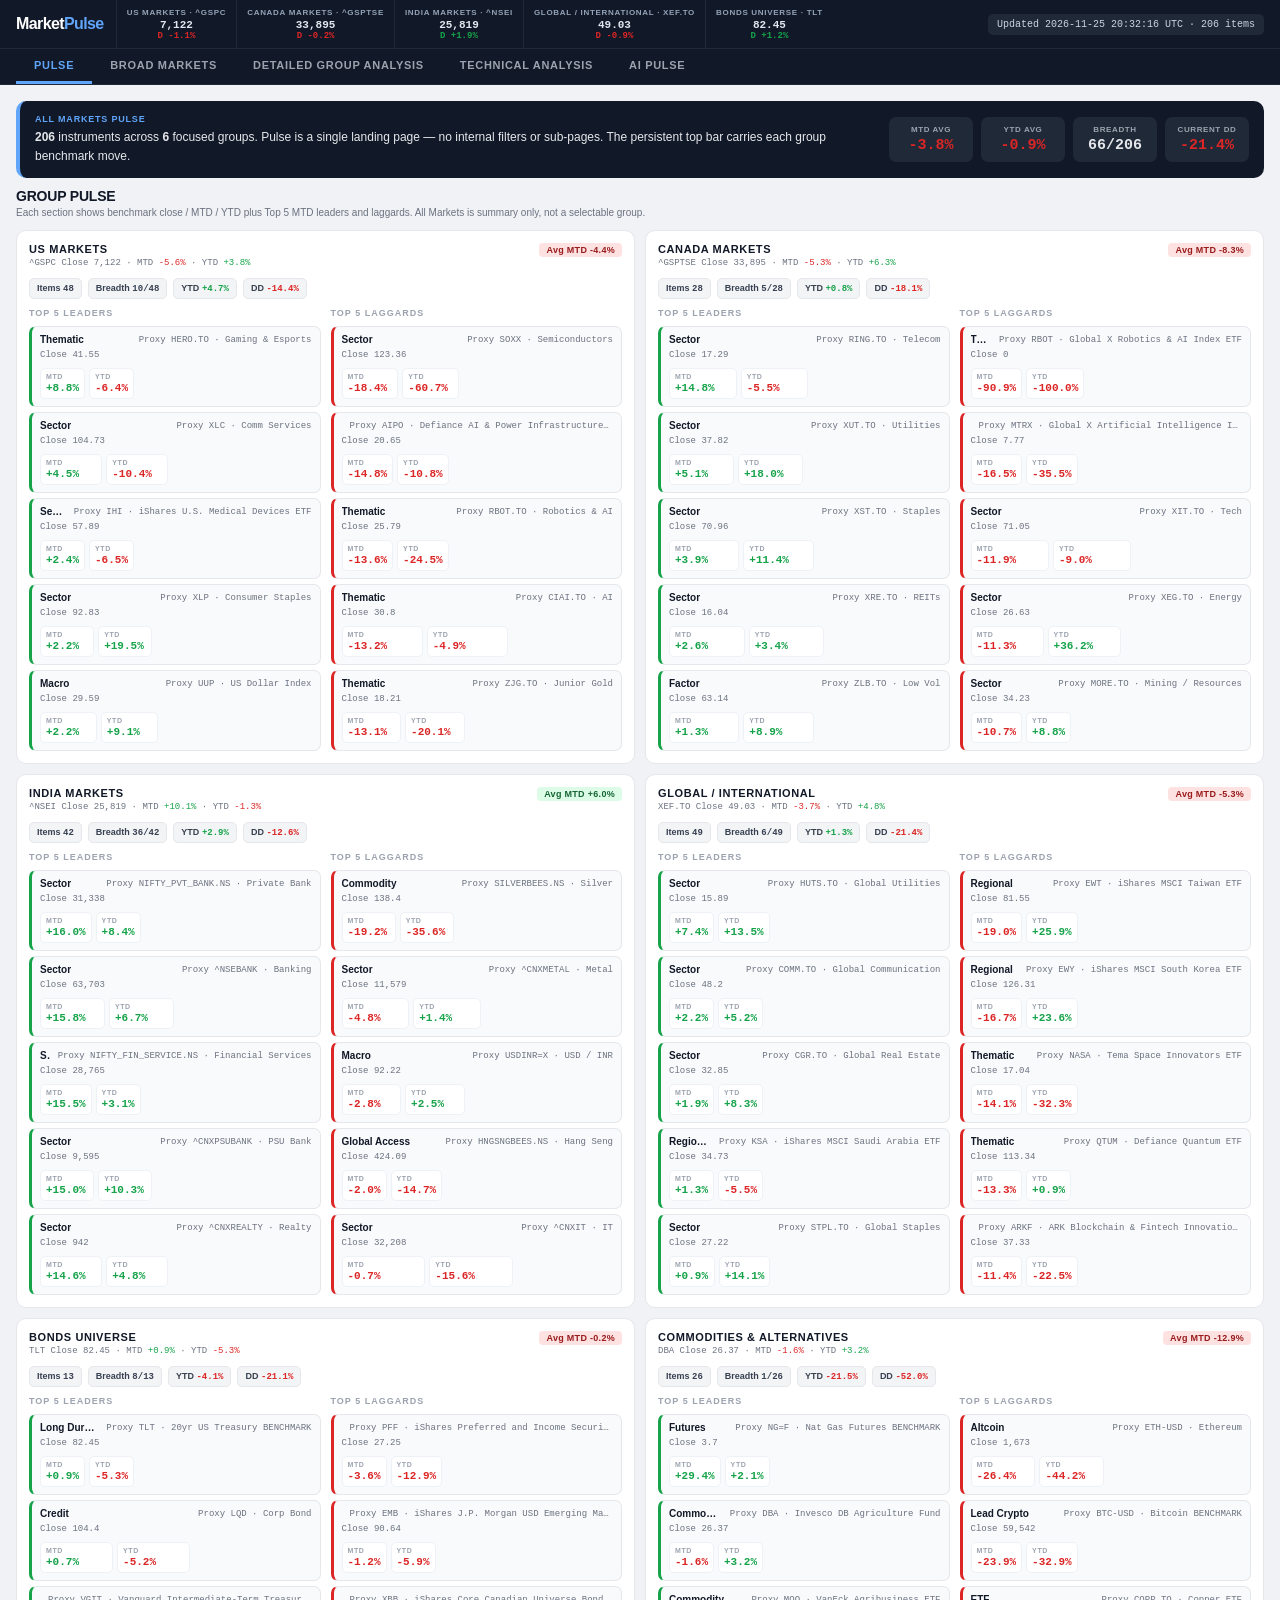
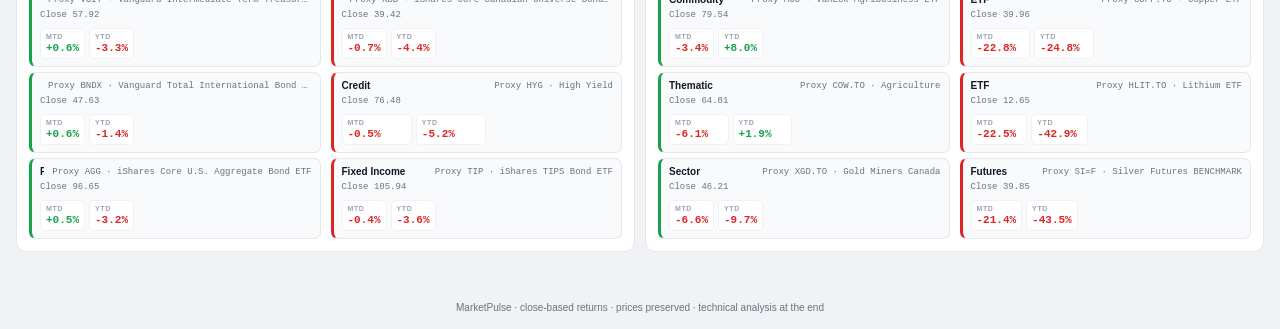
==== commit 0c31fffa: "Add files via upload" ====
--- a/index.html
+++ b/index.html
@@ -341,28 +341,35 @@
  const d=STATE.aiPulse;
  if(!d){document.getElementById('app').innerHTML='<div class="err">AI Pulse is not available yet. The daily AI workflow may not have completed successfully.</div>';return}
  const stale=!!(STATE.techRaw?.generated_at&&d.data_generated_at&&STATE.techRaw.generated_at!==d.data_generated_at);
- const groupRows=Array.isArray(d.group_analysis)?d.group_analysis:[];
- const full=Array.isArray(d.full_data_analysis)?d.full_data_analysis:[];
- const limited=Array.isArray(d.limited_data_analysis)?d.limited_data_analysis:[];
- const opportunities=[...full].filter(x=>x&&x.symbol).sort((a,b)=>priorityRank(a.priority)-priorityRank(b.priority)).slice(0,6);
- const picks=(arr)=>Array.isArray(arr)&&arr.length?arr.slice(0,4).map(x=>`<div class="ai-pick-card"><b>${esc(x.symbol||'Candidate')}</b><p>${esc(x.rationale||'No rationale supplied.')}</p></div>`).join(''):'<div class="ai-muted">No candidates identified from the supplied evidence.</div>';
- const list=(arr)=>Array.isArray(arr)&&arr.length?`<ul class="ai-bullet-list">${arr.slice(0,6).map(x=>`<li>${esc(typeof x==='string'?x:(x.view||x.rationale||JSON.stringify(x)))}</li>`).join('')}</ul>`:'<div class="ai-muted">No material items reported.</div>';
- const groups=groupRows.length?groupRows.map((g,i)=>`<article class="ai-group-card"><div><div class="ai-group-name">${esc(g.group||g.market_group||'Market group')}</div><div class="ai-group-tone">${esc(g.regime||g.assessment||'AI assessment')}</div></div><div><div class="ai-group-view">${esc(g.interpretation||g.summary||g.view||'No group interpretation supplied.')}</div>${g.strengths?.length?`<div class="ai-group-evidence"><b>Strengths:</b> ${esc(g.strengths.join(' · '))}</div>`:''}${g.weaknesses?.length?`<div class="ai-group-evidence"><b>Weaknesses:</b> ${esc(g.weaknesses.join(' · '))}</div>`:''}${g.what_to_watch?.length?`<div class="ai-group-evidence"><b>Watch:</b> ${esc(g.what_to_watch.join(' · '))}</div>`:''}</div></article>`).join(''):'<div class="ai-muted">Group-level AI research will appear when the group-analysis output is available. No group interpretation is being fabricated from instrument labels.</div>';
- const opportunityCards=opportunities.length?opportunities.map((x,i)=>`<article class="ai-opportunity"><div class="ai-opportunity-rank">${i+1}</div><div><b>${esc(x.symbol)}</b><p>${esc(x.view||x.rationale||'AI review not supplied.')}</p><div class="ai-group-evidence">${esc(Array.isArray(x.python_evidence)?x.python_evidence.join(' · '):(Array.isArray(x.evidence)?x.evidence.join(' · '):(x.evidence||'')))}</div></div><span class="ai-priority ${priorityClass(x.priority||x.status)}">${esc(x.priority||x.status||'REVIEW')} ${x.evidence_score!==undefined?'· '+x.evidence_score:''}</span></article>`).join(''):'<div class="ai-muted">No standout opportunities were returned in this run.</div>';
- const counts=d.meta||{};
+ const counts=d.meta||{}, regions=['Canada','United States','India','Global / International','Commodities & Alternatives','Bonds'];
+ const groups=Array.isArray(d.group_analysis)?d.group_analysis:[];
+ const radar=Array.isArray(d.opportunity_radar)?d.opportunity_radar:[];
+ const daily=Array.isArray(d.daily_picks)?d.daily_picks:[];
+ const weekly=Array.isArray(d.weekly_picks)?d.weekly_picks:[];
+ const qgroups=Array.isArray(d.quantitative_group_analysis)?d.quantitative_group_analysis:[];
+ const regionOf=x=>x.region||({'Canada Markets':'Canada','US Markets':'United States','India Markets':'India','Global / International':'Global / International','Commodities & Alternatives':'Commodities & Alternatives','Bonds Universe':'Bonds'}[x.group]||'Unclassified');
+ const fmtList=a=>Array.isArray(a)&&a.length?'<ul class="ai-bullet-list">'+a.map(x=>'<li>'+esc(typeof x==='string'?x:(x.view||x.rationale||JSON.stringify(x)))+'</li>').join('')+'</ul>':'<div class="ai-muted">No material items reported.</div>';
+ const groupCards=qgroups.length?qgroups.map(q=>{const g=groups.find(x=>(x.group||x.market_group)===q.group)||{};const dR=Object.entries(q.daily_rrg_distribution||{}).map(([k,v])=>`${k} ${v}`).join(' · ')||'RRG unavailable';const wR=Object.entries(q.weekly_rrg_distribution||{}).map(([k,v])=>`${k} ${v}`).join(' · ')||'RRG unavailable';const dV=Object.entries(q.daily_vsa_distribution||{}).map(([k,v])=>`${k} ${v}`).join(' · ')||'VSA unavailable';const wV=Object.entries(q.weekly_vsa_distribution||{}).map(([k,v])=>`${k} ${v}`).join(' · ')||'VSA unavailable';return `<article class="ai-group-card"><div><div class="ai-group-name">${esc(q.group)}</div><div class="ai-group-tone">${esc(g.regime||'Quantitative group snapshot')}</div><div class="ai-group-evidence">${Number(q.instrument_count||0)} instruments · Daily MA18 above ${Number(q.daily_above_ma18_count||0)} · Weekly MA18 above ${Number(q.weekly_above_ma18_count||0)}</div><div class="ai-group-evidence">Eligible candidates · Daily ${Number(q.daily_eligible_count||0)} · Weekly ${Number(q.weekly_eligible_count||0)}</div></div><div><div class="ai-group-view">${esc(g.interpretation||'AI interpretation was not returned for this group; quantitative measurements are shown without an inferred narrative.')}</div><div class="ai-group-evidence"><b>Daily RRG:</b> ${esc(dR)}<br><b>Weekly RRG:</b> ${esc(wR)}<br><b>Daily VSA:</b> ${esc(dV)}<br><b>Weekly VSA:</b> ${esc(wV)}</div>${g.strengths?.length?`<div class="ai-group-evidence"><b>Strengths:</b> ${esc(g.strengths.join(' · '))}</div>`:''}${g.weaknesses?.length?`<div class="ai-group-evidence"><b>Weaknesses:</b> ${esc(g.weaknesses.join(' · '))}</div>`:''}${g.what_to_watch?.length?`<div class="ai-group-evidence"><b>Watch:</b> ${esc(g.what_to_watch.join(' · '))}</div>`:''}</div></article>`}).join(''):'<div class="ai-muted">Quantitative group evidence is unavailable for this run.</div>';
+ const pickCards=(arr,region)=>{const xs=arr.filter(x=>regionOf(x)===region);return xs.length?xs.map(x=>`<article class="ai-pick-card"><b>${esc(x.symbol)}</b><p>Score ${esc(x.evidence_score)} · ${esc(x.timeframe)} · ${esc(x.group)}</p><p>${esc((x.evidence||[]).join(' · '))}</p></article>`).join(''):'<div class="ai-muted">No qualifying candidate.</div>'};
+ const radarCards=regions.map(region=>{const xs=radar.filter(x=>regionOf(x)===region);return `<div class="ai-pick-card"><b>${esc(region)}</b>${xs.length?xs.map(x=>`<p><strong>${esc(x.symbol)}</strong> · ${esc(x.timeframe)} · score ${esc(x.evidence_score)}<br>${esc((x.evidence||[]).join(' · '))}</p>`).join(''):'<p>No standout opportunity.</p>'}</div>`}).join('');
+ const pickRegionSections=(arr)=>regions.map(region=>`<div class="ai-exec-panel"><div class="ai-section-head"><h3>${esc(region)}</h3><span class="ai-pill">${arr.filter(x=>regionOf(x)===region).length} candidates</span></div><div class="ai-picks-grid">${pickCards(arr,region)}</div></div>`).join('');
+ const quantRisks=qgroups.map(g=>`${g.group}: ${g.daily_adverse_count||0} daily adverse / ${g.weekly_adverse_count||0} weekly adverse alignments; daily eligible ${g.daily_eligible_count||0}, weekly eligible ${g.weekly_eligible_count||0}.`);
+ const dev=d.developments||{};
+ const batch=d.ai_batch_status||{};
+ const failed=Array.isArray(d.failed_batches)?d.failed_batches:[];
+ const full=Number(counts.full_data_count||0), limited=Number(counts.limited_data_count||0), total=Number(counts.universe_count||0);
  document.getElementById('app').innerHTML=`<div class="ai-pulse-wrap">
-  <section class="ai-exec-hero"><div><div class="ai-eyebrow">MARKETPULSE · EXECUTIVE MARKET INTELLIGENCE</div><h2>AI Pulse</h2><div class="ai-regime-line">${esc(d.market_regime||'Market regime not stated')}</div><p>${esc(d.market_overview||'No executive market overview was supplied for this run.')}</p></div><div class="ai-exec-meta"><div>AI confidence<br><strong>${esc(String(d.confidence||'low').toUpperCase())}</strong></div><div>Market data as of<br><strong>${esc(d.asof||'—')}</strong></div><div>AI generated<br><strong>${esc(String(d.generated_at||'—').replace('T',' ').replace('+00:00',' UTC'))}</strong></div><div>${stale?'<span class="ai-stale">Technical data newer than AI report</span>':'<span class="ai-confidence"><i class="ai-confidence-dot"></i> Snapshot aligned</span>'}</div></div></section>
-  <section class="ai-exec-kpis"><div class="ai-exec-kpi"><span>Instruments analysed</span><b>${Number(counts.universe_count||0)}</b></div><div class="ai-exec-kpi"><span>Full-data</span><b>${Number(counts.full_data_count||0)}</b></div><div class="ai-exec-kpi"><span>Limited-data</span><b>${Number(counts.limited_data_count||0)}</b></div><div class="ai-exec-kpi"><span>AI confidence</span><b>${esc(String(d.confidence||'—').toUpperCase())}</b></div></section>
-  <div class="ai-exec-grid"><div>
-   <section class="ai-exec-panel"><div class="ai-section-head"><div><div class="ai-section-tag">01 · GROUP RESEARCH</div><h3>Detailed Group Analysis — AI Insights</h3><div class="ai-panel-sub">AI interpretation of quantitative evidence prepared from Technical Summary.</div></div><span class="ai-pill">${groupRows.length} groups</span></div><div class="ai-group-list">${groups}</div></section>
-   <section class="ai-exec-panel"><div class="ai-section-head"><div><div class="ai-section-tag">02 · OPPORTUNITY RADAR</div><h3>Opportunities deserving attention</h3><div class="ai-panel-sub">Quantitative candidates reviewed by AI. These are research candidates, not trade instructions.</div></div></div><div class="ai-opportunity-list">${opportunityCards}</div><details style="margin-top:10px"><summary class="ai-expand">View all full-data instrument commentary (${full.length})</summary><div class="ai-pulse-list" style="margin-top:8px">${aiAnalysisCards(full,false)}</div></details><details style="margin-top:8px"><summary class="ai-expand">Limited-data observations (${limited.length})</summary><div class="ai-pulse-list" style="margin-top:8px">${aiAnalysisCards(limited,true)}</div></details></section>
-   <section class="ai-exec-panel"><div class="ai-section-tag">03 · RESEARCH WATCHLIST</div><h3>Daily and Weekly Picks</h3><div class="ai-panel-sub">Different holding horizons; no implied entry instruction.</div><div class="ai-picks-grid"><div><div class="ai-section-tag" style="margin-bottom:6px">DAILY</div>${picks(d.daily_picks)}</div><div><div class="ai-section-tag" style="margin-bottom:6px">WEEKLY</div>${picks(d.weekly_picks)}</div></div></section>
-  </div><div>
-   <section class="ai-exec-panel"><div class="ai-section-tag">04 · MARKET DEVELOPMENTS</div><h3>What changed / What to watch</h3>${list(d.what_to_watch)}</section>
-   <section class="ai-exec-panel"><div class="ai-section-tag">05 · RISK INTELLIGENCE</div><h3>Key risks and contradictions</h3>${list(d.risks)}</section>
-   <section class="ai-analyst"><div class="ai-eyebrow">06 · AI RESEARCH DESK</div><h3>Executive interpretation</h3><p>${esc(d.executive_conclusion||d.market_overview||'The AI report did not provide a separate executive conclusion.')}</p><div class="ai-panel-sub" style="margin-top:10px">The quantitative engine supplies measurements and rankings. AI explains patterns, conflicts and uncertainty without changing the underlying calculations.</div></section>
-   <section class="ai-exec-panel"><div class="ai-section-tag">07 · EVIDENCE QUALITY</div><h3>Data coverage and confidence</h3><div class="ai-confidence"><i class="ai-confidence-dot"></i> Full-data: ${Number(counts.full_data_count||0)}</div><div class="ai-confidence" style="margin-top:6px"><i class="ai-confidence-dot" style="background:#d69b28"></i> Limited-data: ${Number(counts.limited_data_count||0)}</div>${list(d.confidence_notes)}<div class="ai-data-note">Coverage is not a guarantee of correctness. Missing or invalid fields must remain explicitly unavailable. ${esc(d.disclaimer||'')}</div></section>
-  </div></div><div class="ai-data-note">Model ${esc(d.model||'—')} · Prompt ${esc(d.prompt_version||'—')} · Technical snapshot ${esc(d.data_generated_at||'—')}</div></div>`;
+ <section class="ai-exec-hero"><div><div class="ai-eyebrow">MARKETPULSE · EXECUTIVE MARKET INTELLIGENCE</div><h2>AI Pulse</h2><div class="ai-regime-line">${esc(d.market_regime||'Market regime not stated')}</div><p>${esc(d.market_overview||'No executive market overview supplied.')}</p></div><div class="ai-exec-meta"><div>Evidence confidence<br><strong>${esc(String(d.confidence||'—').toUpperCase())}</strong></div><div>Market data as of<br><strong>${esc(d.asof||'—')}</strong></div><div>AI generated<br><strong>${esc(String(d.generated_at||'—').replace('T',' ').replace('+00:00',' UTC'))}</strong></div><div>${stale?'<span class="ai-stale">Technical data newer than AI report</span>':'<span class="ai-confidence"><i class="ai-confidence-dot"></i> Snapshot aligned</span>'}</div></div></section>
+ <section class="ai-exec-kpis"><div class="ai-exec-kpi"><span>Universe</span><b>${total}</b></div><div class="ai-exec-kpi"><span>Full data</span><b>${full}</b></div><div class="ai-exec-kpi"><span>Limited data</span><b>${limited}</b></div><div class="ai-exec-kpi"><span>AI batches</span><b>${Number(batch.succeeded||0)}/${Number(batch.total||0)}</b></div></section>
+ <section class="ai-exec-panel"><div class="ai-section-tag">01 · GROUP RESEARCH</div><h3>What the quantitative evidence says</h3><div class="ai-panel-sub">AI interpretation of deterministic group-level measurements. No missing fields are inferred.</div><div class="ai-group-list">${groupCards}</div></section>
+ <section class="ai-exec-panel"><div class="ai-section-tag">02 · OPPORTUNITY RADAR</div><h3>Standout opportunities by region</h3><div class="ai-panel-sub">Python-qualified candidates only. A region can legitimately have no standout opportunity.</div><div class="ai-picks-grid">${radarCards}</div></section>
+ <section class="ai-exec-panel"><div class="ai-section-tag">03 · DAILY PICKS</div><h3>Daily horizon candidates</h3><div class="ai-panel-sub">Ranked by daily evidence; not trade instructions. No qualifying candidate is preferable to a forced pick.</div>${pickRegionSections(daily)}</section>
+ <section class="ai-exec-panel"><div class="ai-section-tag">04 · WEEKLY PICKS</div><h3>Weekly horizon candidates</h3><div class="ai-panel-sub">Independently ranked using weekly evidence. A symbol may appear in both horizons only if it qualifies independently.</div>${pickRegionSections(weekly)}</section>
+ <section class="ai-exec-panel"><div class="ai-section-tag">05 · MARKET DEVELOPMENTS</div><h3>Changes versus prior snapshot</h3>${dev.status==='available'?fmtList(dev.items):`<div class="ai-muted">${esc(dev.reason||'Change analysis unavailable: no comparable prior Technical Summary snapshot.')}</div>`}<div class="ai-data-note">No change event is reported unless a comparable previous snapshot exists. News research: ${esc((d.news_research||{}).reason||'No sourced news feed is connected; no news catalyst claims are made.')}</div></section>
+ <section class="ai-exec-panel"><div class="ai-section-tag">06 · RISK INTELLIGENCE</div><h3>Measured risks and contradictions</h3>${fmtList(d.risks)}${quantRisks.length?'<div class="ai-data-note"><b>Quantitative group risk counts</b><br>'+quantRisks.map(esc).join('<br>')+'</div>':''}</section>
+ <section class="ai-analyst"><div class="ai-eyebrow">07 · AI RESEARCH DESK</div><h3>Executive conclusion</h3><p>${esc(d.executive_conclusion||d.market_overview||'No separate executive conclusion returned.')}</p><div class="ai-panel-sub" style="margin-top:10px">Python owns measurements, eligibility and rankings. AI interprets the evidence without changing quantitative scores.</div></section>
+ <section class="ai-exec-panel"><div class="ai-section-tag">08 · EVIDENCE QUALITY</div><h3>Coverage, confidence and limitations</h3><div class="ai-confidence"><i class="ai-confidence-dot"></i> Full data: ${full}/${total}</div><div class="ai-confidence" style="margin-top:6px"><i class="ai-confidence-dot" style="background:#d69b28"></i> Limited data: ${limited}/${total}</div>${fmtList(d.confidence_notes)}<div class="ai-data-note">AI batch status: ${esc(d.ai_status||'unknown')} · successful ${Number(batch.succeeded||0)} / ${Number(batch.total||0)} · failed ${failed.length}. ${esc(d.disclaimer||'')}<br>Technical snapshot: ${esc(d.data_generated_at||'—')} · Model: ${esc(d.model||'—')} · Prompt: ${esc(d.prompt_version||'—')}</div>${failed.length?`<details><summary class="ai-expand">Failed AI batches (${failed.length})</summary>${fmtList(failed.map(x=>`Batch ${x.batch}: ${x.error}`))}</details>`:''}</section>
+ </div>`;
 }
 function priorityRank(p){const s=String(p||'').toLowerCase();return s.includes('standout')?0:s.includes('high')?1:s.includes('emerging')?2:s.includes('watch')?3:4}
 function priorityClass(p){const s=String(p||'').toLowerCase();return s.includes('caution')||s.includes('risk')||s.includes('bear')?'risk':s.includes('watch')||s.includes('emerging')?'watch':''}
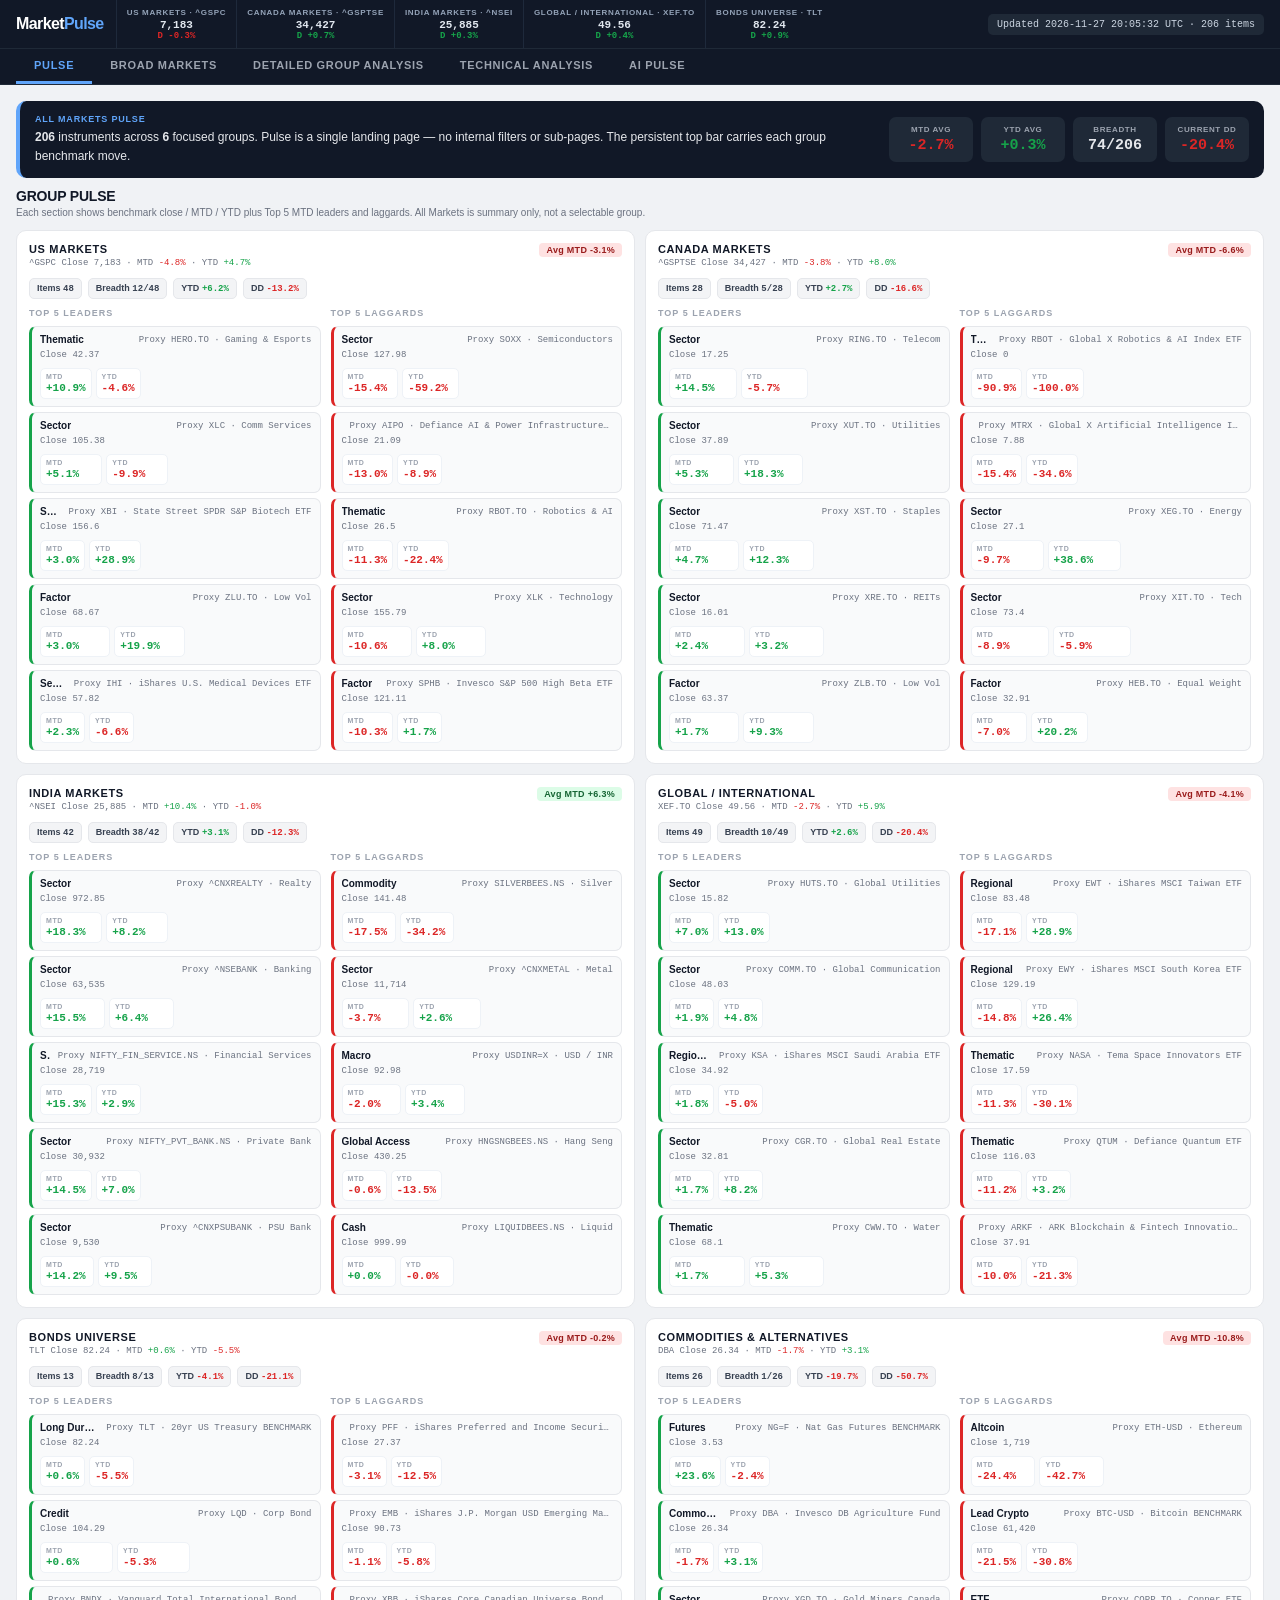
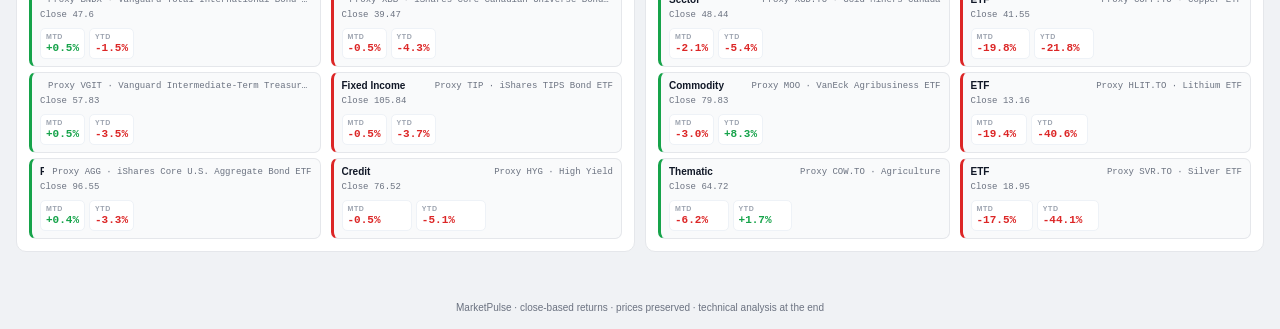
==== commit d6988209: "Add files via upload" ====
--- a/index.html
+++ b/index.html
@@ -48,6 +48,17 @@
 .ai-expand{border:1px solid #dce5ef;background:#f8fafc;color:#34516e;border-radius:7px;padding:6px 9px;font-size:10px;font-weight:800;cursor:pointer}.ai-detail{display:none;margin-top:8px;padding:9px;background:#f8fafc;border-radius:8px;font-size:10px;color:#526174;line-height:1.55}.ai-detail.open{display:block}
 @media(max-width:900px){.ai-exec-grid{grid-template-columns:1fr}.ai-exec-hero{grid-template-columns:1fr}.ai-exec-meta{border-left:0;border-top:1px solid #38516d;padding:10px 0 0;grid-template-columns:repeat(2,minmax(0,1fr))}}
 @media(max-width:650px){.ai-exec-kpis{grid-template-columns:repeat(2,minmax(0,1fr))}.ai-picks-grid{grid-template-columns:1fr}.ai-group-card{grid-template-columns:1fr;gap:4px}.ai-opportunity{grid-template-columns:27px minmax(0,1fr)}.ai-opportunity .ai-priority{grid-column:2;justify-self:start}.ai-exec-hero h2{font-size:20px}}
+
+
+/* Final AI Pulse v3 layout — scoped to the AI Pulse view only */
+.ai-pulse-wrap{max-width:1180px;margin:0 auto;padding:0 2px 14px;color:#111827}
+.ai-v3-hero{background:#111c30;color:#e8f0fb;border-radius:12px;padding:13px 16px;display:flex;justify-content:space-between;gap:14px;flex-wrap:wrap;margin-bottom:9px}
+.ai-v3-hero .ai-eyebrow{font-size:9px;letter-spacing:1.1px;color:#8fc8ff;font-weight:900}.ai-v3-hero h2{font-size:18px;margin:3px 0}.ai-v3-hero p{font-size:11px;color:#c5d6e8;max-width:65ch;line-height:1.45}.ai-v3-meta{display:grid;grid-template-columns:repeat(3,auto);gap:5px 15px;align-content:center;font-size:9px;color:#9db4cb}.ai-v3-meta b{display:block;color:#fff;font-size:11px}
+.ai-v3-groups{display:grid;grid-template-columns:repeat(6,minmax(0,1fr));gap:7px;margin-bottom:9px}.ai-v3-tile{border:1px solid #e5e7eb;background:#fff;border-radius:9px;padding:8px;text-align:left;cursor:pointer;min-width:0;color:#111827}.ai-v3-tile.on{border:1.5px solid #111827;box-shadow:inset 0 0 0 1px #111827}.ai-v3-tile b{display:block;font-size:10px;line-height:1.25;margin-bottom:4px}.ai-v3-tile span{font-size:9px;color:#6b7280}
+.ai-v3-toolbar{display:flex;justify-content:space-between;align-items:center;gap:8px;flex-wrap:wrap;background:#fff;border:1px solid #e5e7eb;border-radius:9px;padding:6px 9px;margin-bottom:9px}.ai-v3-seg{display:flex;gap:3px;background:#f1f5f9;padding:3px;border-radius:8px}.ai-v3-seg button{border:0;background:transparent;color:#6b7280;font-size:10px;font-weight:800;padding:5px 11px;border-radius:6px;cursor:pointer}.ai-v3-seg button[aria-pressed=true]{background:#fff;color:#111827;box-shadow:0 1px 2px #0002}.ai-v3-sub{font-size:10px;color:#6b7280}
+.ai-v3-grid{display:grid;grid-template-columns:1.1fr 1fr;gap:9px;margin-bottom:9px}.ai-v3-card{background:#fff;border:1px solid #e5e7eb;border-radius:10px;padding:11px;min-width:0}.ai-v3-card h3{font-size:12px;margin:0 0 2px}.ai-v3-muted{font-size:9px;color:#6b7280;line-height:1.45}.ai-v3-k{font-size:9px;font-weight:900;letter-spacing:.7px;text-transform:uppercase;color:#6b7280;margin:9px 0 4px}.ai-v3-metric{display:flex;justify-content:space-between;font-size:10px;color:#6b7280;margin-bottom:3px}.ai-v3-metric b{color:#111827}.ai-v3-bar{height:7px;border-radius:4px;background:#f1f5f9;overflow:hidden;margin-bottom:5px}.ai-v3-bar i{display:block;height:100%;background:#111827}.ai-v3-mix{display:flex;height:12px;overflow:hidden;border-radius:3px;gap:1px}.ai-v3-mix i{display:block;min-width:0}.ai-v3-read{margin-top:9px;padding:8px 9px;background:#f8fafc;border-left:3px solid #2563eb;border-radius:6px}.ai-v3-read h4{font-size:10px;margin-bottom:4px}.ai-v3-read p,.ai-v3-read li{font-size:10px;line-height:1.45}.ai-v3-read ul{padding-left:15px;margin:3px 0}.ai-v3-columns{display:grid;grid-template-columns:1fr 1fr;gap:8px}.ai-v3-candidates{margin-bottom:9px}.ai-v3-candidates table{font-size:10px}.ai-v3-candidates th{position:static;padding:5px 7px}.ai-v3-candidates td{padding:5px 7px}.ai-v3-foot{font-size:9px;color:#6b7280;padding:3px 2px 8px;line-height:1.5}
+@media(max-width:900px){.ai-v3-groups{grid-template-columns:repeat(3,minmax(0,1fr))}.ai-v3-grid{grid-template-columns:1fr}}
+@media(max-width:560px){.ai-v3-groups{grid-template-columns:repeat(2,minmax(0,1fr))}.ai-v3-columns{grid-template-columns:1fr}.ai-v3-meta{grid-template-columns:repeat(2,auto)}}
 
 </style>
 </head>
@@ -340,36 +351,53 @@
 function renderAIPulse(){
  const d=STATE.aiPulse;
  if(!d){document.getElementById('app').innerHTML='<div class="err">AI Pulse is not available yet. The daily AI workflow may not have completed successfully.</div>';return}
- const stale=!!(STATE.techRaw?.generated_at&&d.data_generated_at&&STATE.techRaw.generated_at!==d.data_generated_at);
- const counts=d.meta||{}, regions=['Canada','United States','India','Global / International','Commodities & Alternatives','Bonds'];
- const groups=Array.isArray(d.group_analysis)?d.group_analysis:[];
- const radar=Array.isArray(d.opportunity_radar)?d.opportunity_radar:[];
- const daily=Array.isArray(d.daily_picks)?d.daily_picks:[];
- const weekly=Array.isArray(d.weekly_picks)?d.weekly_picks:[];
- const qgroups=Array.isArray(d.quantitative_group_analysis)?d.quantitative_group_analysis:[];
- const regionOf=x=>x.region||({'Canada Markets':'Canada','US Markets':'United States','India Markets':'India','Global / International':'Global / International','Commodities & Alternatives':'Commodities & Alternatives','Bonds Universe':'Bonds'}[x.group]||'Unclassified');
- const fmtList=a=>Array.isArray(a)&&a.length?'<ul class="ai-bullet-list">'+a.map(x=>'<li>'+esc(typeof x==='string'?x:(x.view||x.rationale||JSON.stringify(x)))+'</li>').join('')+'</ul>':'<div class="ai-muted">No material items reported.</div>';
- const groupCards=qgroups.length?qgroups.map(q=>{const g=groups.find(x=>(x.group||x.market_group)===q.group)||{};const dR=Object.entries(q.daily_rrg_distribution||{}).map(([k,v])=>`${k} ${v}`).join(' · ')||'RRG unavailable';const wR=Object.entries(q.weekly_rrg_distribution||{}).map(([k,v])=>`${k} ${v}`).join(' · ')||'RRG unavailable';const dV=Object.entries(q.daily_vsa_distribution||{}).map(([k,v])=>`${k} ${v}`).join(' · ')||'VSA unavailable';const wV=Object.entries(q.weekly_vsa_distribution||{}).map(([k,v])=>`${k} ${v}`).join(' · ')||'VSA unavailable';return `<article class="ai-group-card"><div><div class="ai-group-name">${esc(q.group)}</div><div class="ai-group-tone">${esc(g.regime||'Quantitative group snapshot')}</div><div class="ai-group-evidence">${Number(q.instrument_count||0)} instruments · Daily MA18 above ${Number(q.daily_above_ma18_count||0)} · Weekly MA18 above ${Number(q.weekly_above_ma18_count||0)}</div><div class="ai-group-evidence">Eligible candidates · Daily ${Number(q.daily_eligible_count||0)} · Weekly ${Number(q.weekly_eligible_count||0)}</div></div><div><div class="ai-group-view">${esc(g.interpretation||'AI interpretation was not returned for this group; quantitative measurements are shown without an inferred narrative.')}</div><div class="ai-group-evidence"><b>Daily RRG:</b> ${esc(dR)}<br><b>Weekly RRG:</b> ${esc(wR)}<br><b>Daily VSA:</b> ${esc(dV)}<br><b>Weekly VSA:</b> ${esc(wV)}</div>${g.strengths?.length?`<div class="ai-group-evidence"><b>Strengths:</b> ${esc(g.strengths.join(' · '))}</div>`:''}${g.weaknesses?.length?`<div class="ai-group-evidence"><b>Weaknesses:</b> ${esc(g.weaknesses.join(' · '))}</div>`:''}${g.what_to_watch?.length?`<div class="ai-group-evidence"><b>Watch:</b> ${esc(g.what_to_watch.join(' · '))}</div>`:''}</div></article>`}).join(''):'<div class="ai-muted">Quantitative group evidence is unavailable for this run.</div>';
- const pickCards=(arr,region)=>{const xs=arr.filter(x=>regionOf(x)===region);return xs.length?xs.map(x=>`<article class="ai-pick-card"><b>${esc(x.symbol)}</b><p>Score ${esc(x.evidence_score)} · ${esc(x.timeframe)} · ${esc(x.group)}</p><p>${esc((x.evidence||[]).join(' · '))}</p></article>`).join(''):'<div class="ai-muted">No qualifying candidate.</div>'};
- const radarCards=regions.map(region=>{const xs=radar.filter(x=>regionOf(x)===region);return `<div class="ai-pick-card"><b>${esc(region)}</b>${xs.length?xs.map(x=>`<p><strong>${esc(x.symbol)}</strong> · ${esc(x.timeframe)} · score ${esc(x.evidence_score)}<br>${esc((x.evidence||[]).join(' · '))}</p>`).join(''):'<p>No standout opportunity.</p>'}</div>`}).join('');
- const pickRegionSections=(arr)=>regions.map(region=>`<div class="ai-exec-panel"><div class="ai-section-head"><h3>${esc(region)}</h3><span class="ai-pill">${arr.filter(x=>regionOf(x)===region).length} candidates</span></div><div class="ai-picks-grid">${pickCards(arr,region)}</div></div>`).join('');
- const quantRisks=qgroups.map(g=>`${g.group}: ${g.daily_adverse_count||0} daily adverse / ${g.weekly_adverse_count||0} weekly adverse alignments; daily eligible ${g.daily_eligible_count||0}, weekly eligible ${g.weekly_eligible_count||0}.`);
- const dev=d.developments||{};
- const batch=d.ai_batch_status||{};
- const failed=Array.isArray(d.failed_batches)?d.failed_batches:[];
- const full=Number(counts.full_data_count||0), limited=Number(counts.limited_data_count||0), total=Number(counts.universe_count||0);
- document.getElementById('app').innerHTML=`<div class="ai-pulse-wrap">
- <section class="ai-exec-hero"><div><div class="ai-eyebrow">MARKETPULSE · EXECUTIVE MARKET INTELLIGENCE</div><h2>AI Pulse</h2><div class="ai-regime-line">${esc(d.market_regime||'Market regime not stated')}</div><p>${esc(d.market_overview||'No executive market overview supplied.')}</p></div><div class="ai-exec-meta"><div>Evidence confidence<br><strong>${esc(String(d.confidence||'—').toUpperCase())}</strong></div><div>Market data as of<br><strong>${esc(d.asof||'—')}</strong></div><div>AI generated<br><strong>${esc(String(d.generated_at||'—').replace('T',' ').replace('+00:00',' UTC'))}</strong></div><div>${stale?'<span class="ai-stale">Technical data newer than AI report</span>':'<span class="ai-confidence"><i class="ai-confidence-dot"></i> Snapshot aligned</span>'}</div></div></section>
- <section class="ai-exec-kpis"><div class="ai-exec-kpi"><span>Universe</span><b>${total}</b></div><div class="ai-exec-kpi"><span>Full data</span><b>${full}</b></div><div class="ai-exec-kpi"><span>Limited data</span><b>${limited}</b></div><div class="ai-exec-kpi"><span>AI batches</span><b>${Number(batch.succeeded||0)}/${Number(batch.total||0)}</b></div></section>
- <section class="ai-exec-panel"><div class="ai-section-tag">01 · GROUP RESEARCH</div><h3>What the quantitative evidence says</h3><div class="ai-panel-sub">AI interpretation of deterministic group-level measurements. No missing fields are inferred.</div><div class="ai-group-list">${groupCards}</div></section>
- <section class="ai-exec-panel"><div class="ai-section-tag">02 · OPPORTUNITY RADAR</div><h3>Standout opportunities by region</h3><div class="ai-panel-sub">Python-qualified candidates only. A region can legitimately have no standout opportunity.</div><div class="ai-picks-grid">${radarCards}</div></section>
- <section class="ai-exec-panel"><div class="ai-section-tag">03 · DAILY PICKS</div><h3>Daily horizon candidates</h3><div class="ai-panel-sub">Ranked by daily evidence; not trade instructions. No qualifying candidate is preferable to a forced pick.</div>${pickRegionSections(daily)}</section>
- <section class="ai-exec-panel"><div class="ai-section-tag">04 · WEEKLY PICKS</div><h3>Weekly horizon candidates</h3><div class="ai-panel-sub">Independently ranked using weekly evidence. A symbol may appear in both horizons only if it qualifies independently.</div>${pickRegionSections(weekly)}</section>
- <section class="ai-exec-panel"><div class="ai-section-tag">05 · MARKET DEVELOPMENTS</div><h3>Changes versus prior snapshot</h3>${dev.status==='available'?fmtList(dev.items):`<div class="ai-muted">${esc(dev.reason||'Change analysis unavailable: no comparable prior Technical Summary snapshot.')}</div>`}<div class="ai-data-note">No change event is reported unless a comparable previous snapshot exists. News research: ${esc((d.news_research||{}).reason||'No sourced news feed is connected; no news catalyst claims are made.')}</div></section>
- <section class="ai-exec-panel"><div class="ai-section-tag">06 · RISK INTELLIGENCE</div><h3>Measured risks and contradictions</h3>${fmtList(d.risks)}${quantRisks.length?'<div class="ai-data-note"><b>Quantitative group risk counts</b><br>'+quantRisks.map(esc).join('<br>')+'</div>':''}</section>
- <section class="ai-analyst"><div class="ai-eyebrow">07 · AI RESEARCH DESK</div><h3>Executive conclusion</h3><p>${esc(d.executive_conclusion||d.market_overview||'No separate executive conclusion returned.')}</p><div class="ai-panel-sub" style="margin-top:10px">Python owns measurements, eligibility and rankings. AI interprets the evidence without changing quantitative scores.</div></section>
- <section class="ai-exec-panel"><div class="ai-section-tag">08 · EVIDENCE QUALITY</div><h3>Coverage, confidence and limitations</h3><div class="ai-confidence"><i class="ai-confidence-dot"></i> Full data: ${full}/${total}</div><div class="ai-confidence" style="margin-top:6px"><i class="ai-confidence-dot" style="background:#d69b28"></i> Limited data: ${limited}/${total}</div>${fmtList(d.confidence_notes)}<div class="ai-data-note">AI batch status: ${esc(d.ai_status||'unknown')} · successful ${Number(batch.succeeded||0)} / ${Number(batch.total||0)} · failed ${failed.length}. ${esc(d.disclaimer||'')}<br>Technical snapshot: ${esc(d.data_generated_at||'—')} · Model: ${esc(d.model||'—')} · Prompt: ${esc(d.prompt_version||'—')}</div>${failed.length?`<details><summary class="ai-expand">Failed AI batches (${failed.length})</summary>${fmtList(failed.map(x=>`Batch ${x.batch}: ${x.error}`))}</details>`:''}</section>
- </div>`;
+ const groups=Array.isArray(d.quantitative_group_analysis)?d.quantitative_group_analysis:[];
+ const narratives=Array.isArray(d.group_analysis)?d.group_analysis:[];
+ const daily=Array.isArray(d.daily_picks)?d.daily_picks:[],weekly=Array.isArray(d.weekly_picks)?d.weekly_picks:[];
+ const total=Number((d.meta||{}).universe_count||d.coverage?.technical_symbols||0),full=Number((d.meta||{}).full_data_count||0),limited=Number((d.meta||{}).limited_data_count||0);
+ const regions=['US Markets','Canada Markets','Commodities & Alternatives','Global / International','India Markets','Bonds Universe'];
+ const regionLabel=g=>g.replace(' Markets','').replace(' Universe','');
+ let selected=groups.some(x=>x.group==='US Markets')?'US Markets':(groups[0]?.group||regions[0]),horizon='weekly',showAll=false;
+ const escHtml=x=>esc(String(x??''));
+ const byGroup=()=>groups.find(x=>x.group===selected)||{};
+ const render=()=>{
+  const g=byGroup(),i=horizon==='daily'?'daily':'weekly',above=Number(g[i+'_above_ma18_count']||0),n=Number(g.instrument_count||0),pct=n?Math.round(above/n*100):0;
+  const rr=g[i+'_rrg_distribution']||{},vsa=g[i+'_vsa_distribution']||{};
+  const order=['leading','improving','weakening','lagging'],colors={leading:'#16a34a',improving:'#2563eb',weakening:'#d97706',lagging:'#dc2626'};
+  const rotTotal=order.reduce((a,k)=>a+Number(rr[k]||0),0);
+  const positive=['buying pressure','strength coming in','no supply','stopping volume'];
+  const negative=['selling pressure','supply coming in','no demand','upthrust'];
+  const sumKeys=(o,keys)=>Object.entries(o).reduce((a,[k,v])=>a+(keys.includes(k.toLowerCase())?Number(v||0):0),0);
+  const bull=sumKeys(vsa,positive),bear=sumKeys(vsa,negative),neutral=Number(vsa.neutral||0),unavailable=Number(vsa.unavailable||0);
+  const picks=(horizon==='daily'?daily:weekly).filter(x=>x.group===selected).sort((a,b)=>Number(b.evidence_score||0)-Number(a.evidence_score||0));
+  const displayed=showAll?picks:picks.filter(x=>x.standout);
+  const narrative=narratives.find(x=>(x.group||x.market_group)===selected)||null;
+  const failed=Array.isArray(d.failed_batches)?d.failed_batches:[];
+  const quadrant=order.map(k=>`<div style="display:flex;justify-content:space-between;font-size:9px;margin-top:3px"><span><i style="display:inline-block;width:7px;height:7px;border-radius:50%;background:${colors[k]};margin-right:5px"></i>${k}</span><b>${Number(rr[k]||0)}</b></div>`).join('');
+  const vsaText=Object.entries(vsa).filter(([k,v])=>Number(v)>0).map(([k,v])=>`${k} ${v}`).join(' · ')||'No VSA records';
+  const narrativeHtml=narrative?`<h4>AI read · ${escHtml(regionLabel(selected))}</h4><p>${escHtml(narrative.interpretation||narrative.view||'No narrative supplied.')}</p>${narrative.strengths?.length?`<ul>${narrative.strengths.map(x=>`<li>${escHtml(x)}</li>`).join('')}</ul>`:''}${narrative.weaknesses?.length?`<ul>${narrative.weaknesses.map(x=>`<li>${escHtml(x)}</li>`).join('')}</ul>`:''}${narrative.what_to_watch?.length?`<p><b>Watch:</b> ${escHtml(narrative.what_to_watch.join(' · '))}</p>`:''}`:`<h4>AI read · ${escHtml(regionLabel(selected))}</h4><p>No validated regional insight was supplied in this run. The quantitative analysis and qualified candidates remain available.</p>`;
+  const table=displayed.length?`<div style="overflow:auto"><table><thead><tr><th>Symbol</th><th>Score</th><th>Evidence</th><th>Status</th></tr></thead><tbody>${displayed.map(x=>`<tr><td style="font-weight:900;text-align:left">${x.standout?'★ ':''}${escHtml(x.symbol)}</td><td>${Number(x.evidence_score||0)}/4</td><td style="text-align:left;white-space:normal;min-width:230px">${escHtml((x.evidence||[]).join(' · '))}</td><td>${x.adverse_alignment?'Adverse alignment':x.standout?'Standout':'Qualified'}</td></tr>`).join('')}</tbody></table></div>`:'<div class="ai-v3-muted" style="padding:8px 0">No standout opportunity for this region and horizon.</div>';
+  const riskItems=(narrative?.risks||narrative?.weaknesses||[]).concat(Number(g[i+'_adverse_count']||0)?[`${Number(g[i+'_adverse_count'])} instruments show adverse alignment on the ${horizon} horizon.`]:[]);
+  const watchItems=narrative?.what_to_watch||[];
+  document.getElementById('app').innerHTML=`<div class="ai-pulse-wrap">
+   <section class="ai-v3-hero"><div><div class="ai-eyebrow">MARKETPULSE · EXECUTIVE MARKET INTELLIGENCE</div><h2>AI Pulse</h2><div style="font-size:12px;font-weight:850;color:#58dfa0">${escHtml(d.market_regime||'Market regime not stated')}</div><p>${escHtml(d.market_overview||'No executive market overview supplied.')}</p></div><div class="ai-v3-meta"><div>Confidence<b>${escHtml(String(d.confidence||'—').toUpperCase())}</b></div><div>Market data<b>${escHtml(d.asof||'—')}</b></div><div>AI Pulse run<b>${escHtml(String(d.generated_at||'—').slice(0,10))}</b></div><div>Coverage<b>${full}/${total} full</b></div><div>Limited data<b>${limited}</b></div><div>AI batches<b>${Number((d.ai_batch_status||{}).succeeded||0)}/${Number((d.ai_batch_status||{}).total||0)}</b></div></div></section>
+   <div class="ai-v3-groups">${regions.map(name=>{const x=groups.find(z=>z.group===name)||{};return `<button class="ai-v3-tile ${selected===name?'on':''}" data-ai-group="${escHtml(name)}"><b>${escHtml(regionLabel(name))}</b><span>${Number(x.instrument_count||0)} instruments · ${Number(x.weekly_eligible_count||0)} weekly eligible</span></button>`}).join('')}</div>
+   <div class="ai-v3-toolbar"><div class="ai-v3-seg"><button data-ai-h="daily" aria-pressed="${horizon==='daily'}">Daily</button><button data-ai-h="weekly" aria-pressed="${horizon==='weekly'}">Weekly</button></div><div class="ai-v3-sub">${escHtml(regionLabel(selected))} · ${n} instruments · ${Number(g[i+'_eligible_count']||0)} eligible candidates</div></div>
+   <div class="ai-v3-grid"><section class="ai-v3-card"><h3>Signal breadth</h3><div class="ai-v3-muted">${horizon==='daily'?'Daily':'Weekly'} · share above the 18-period average and signal balance.</div>
+    <div class="ai-v3-k">Above MA18</div><div class="ai-v3-metric"><span>Trend participation</span><b>${above} of ${n} · ${pct}%</b></div><div class="ai-v3-bar"><i style="width:${pct}%"></i></div>
+    <div class="ai-v3-k">Rotation mix</div><div class="ai-v3-mix">${order.map(k=>rr[k]?`<i title="${k}: ${rr[k]}" style="flex:${Number(rr[k])};background:${colors[k]}"></i>`:'').join('')}</div><div class="ai-v3-columns">${quadrant}</div>
+    <div class="ai-v3-k">Volume signals (VSA)</div><div class="ai-v3-metric"><span>Bullish</span><b>${bull}</b><span>Bearish</span><b>${bear}</b></div><div class="ai-v3-muted">${escHtml(vsaText)}${neutral?' · '+neutral+' neutral':''}${unavailable?' · '+unavailable+' unavailable':''}</div>
+    <div class="ai-v3-k">Alignment</div><div class="ai-v3-muted">${Number(g[i+'_adverse_count']||0)} instruments with adverse alignment · ${Number(g[i+'_eligible_count']||0)} eligible candidates</div>
+    <div class="ai-v3-read">${narrativeHtml}</div>
+   </section><section class="ai-v3-card"><h3>Relative rotation · ${horizon==='daily'?'Daily':'Weekly'}</h3><div class="ai-v3-muted">Quadrant distribution from the technical summary. Instrument-level plot coordinates are not included in the live AI Pulse JSON.</div><div style="display:grid;grid-template-columns:1fr 1fr;gap:7px;margin-top:10px">${order.map(k=>`<div style="background:#f8fafc;border:1px solid #e5e7eb;border-radius:7px;padding:9px"><div style="font-size:9px;color:#6b7280;text-transform:uppercase;font-weight:900">${k}</div><b style="font-size:18px;color:${colors[k]}">${Number(rr[k]||0)}</b></div>`).join('')}</div><div class="ai-v3-k">Volume distribution</div><div class="ai-v3-muted">${escHtml(vsaText)}</div></section></div>
+   <section class="ai-v3-card ai-v3-candidates"><div style="display:flex;justify-content:space-between;align-items:center;gap:8px;flex-wrap:wrap"><div><h3>Candidates · ${escHtml(regionLabel(selected))} · ${horizon}</h3><div class="ai-v3-muted">Python-qualified candidates only. Standout opportunities are distinguished from other eligible candidates.</div></div><div class="ai-v3-seg"><button data-ai-filter="standout" aria-pressed="${!showAll}">★ Standout only</button><button data-ai-filter="all" aria-pressed="${showAll}">All qualified</button></div></div>${table}</section>
+   <section class="ai-v3-card"><h3>Risks and what to watch</h3><div class="ai-v3-columns" style="margin-top:7px"><div><div class="ai-v3-k" style="margin-top:0">Measured risks</div>${riskItems.length?`<ul style="padding-left:16px;font-size:10px;line-height:1.5">${riskItems.map(x=>`<li>${escHtml(x)}</li>`).join('')}</ul>`:'<div class="ai-v3-muted">No additional regional risk narrative supplied.</div>'}</div><div><div class="ai-v3-k" style="margin-top:0">What to watch</div>${watchItems.length?`<ul style="padding-left:16px;font-size:10px;line-height:1.5">${watchItems.map(x=>`<li>${escHtml(x)}</li>`).join('')}</ul>`:'<div class="ai-v3-muted">Monitor changes in rotation mix, MA18 participation and adverse alignment.</div>'}</div></div></section>
+   <div class="ai-v3-foot">Evidence quality: ${full}/${total} instruments have full data; ${limited} have limited data. AI batch status: ${escHtml(d.ai_status||'unknown')} · ${failed.length} failed batches. ${escHtml(d.disclaimer||'')} Technical data: ${escHtml(d.data_generated_at||'—')} · Model: ${escHtml(d.model||'—')}.</div></div>`;
+  document.querySelectorAll('[data-ai-group]').forEach(b=>b.onclick=()=>{selected=b.dataset.aiGroup;render()});
+  document.querySelectorAll('[data-ai-h]').forEach(b=>b.onclick=()=>{horizon=b.dataset.aiH;render()});
+  document.querySelectorAll('[data-ai-filter]').forEach(b=>b.onclick=()=>{showAll=b.dataset.aiFilter==='all';render()});
+ };
+ render();
 }
 function priorityRank(p){const s=String(p||'').toLowerCase();return s.includes('standout')?0:s.includes('high')?1:s.includes('emerging')?2:s.includes('watch')?3:4}
 function priorityClass(p){const s=String(p||'').toLowerCase();return s.includes('caution')||s.includes('risk')||s.includes('bear')?'risk':s.includes('watch')||s.includes('emerging')?'watch':''}
